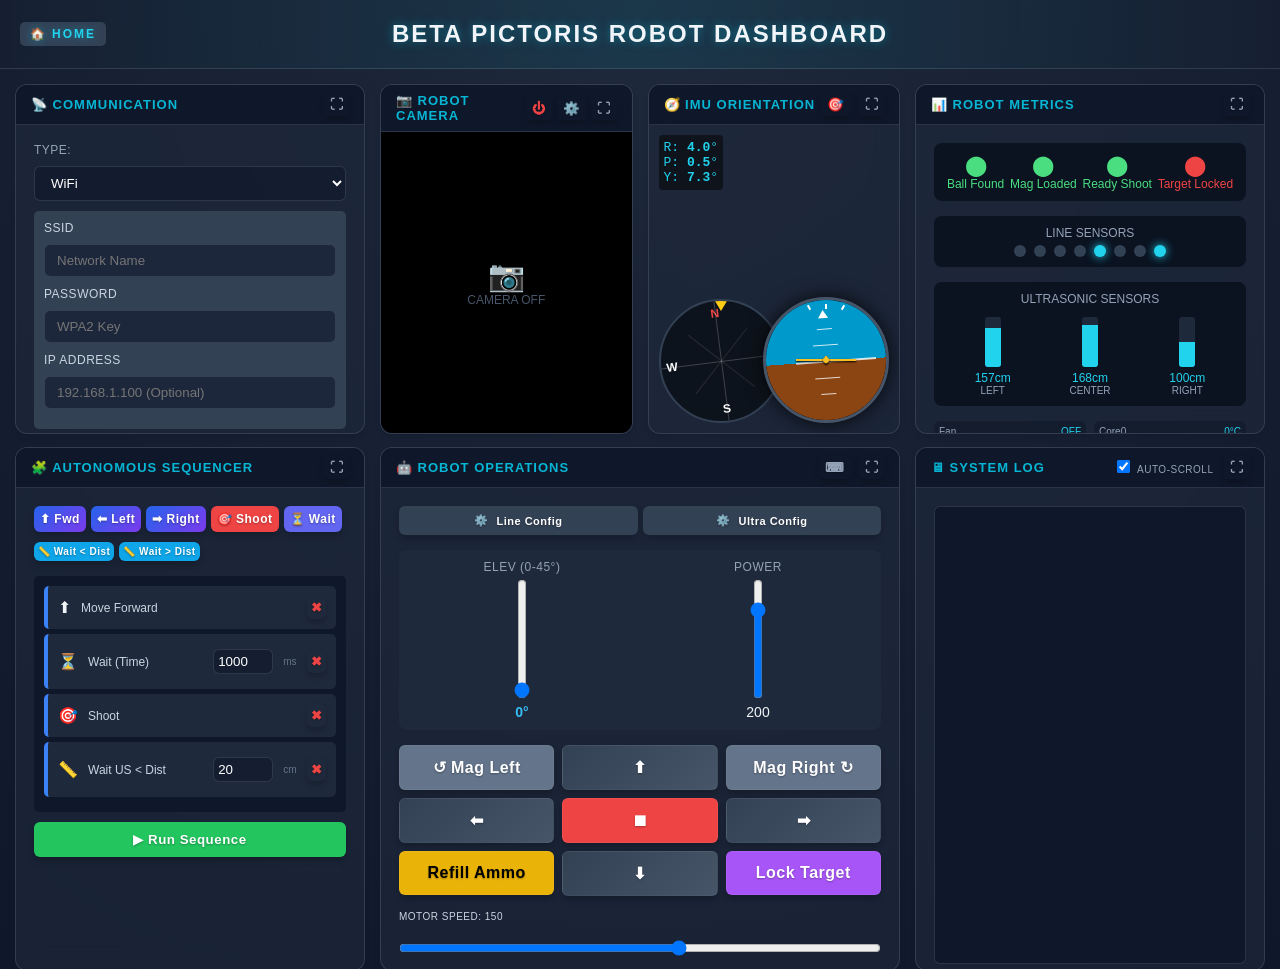
==== control-panel.html @ 8a1cc803 "add" ====
<!DOCTYPE html>
<html>

<head>
    <meta charset="UTF-8">
    <title>Advanced Robot Control Panel</title>
    <script src="https://cdnjs.cloudflare.com/ajax/libs/three.js/r128/three.min.js"></script>
    <script src="https://cdn.jsdelivr.net/npm/chart.js"></script>
    <link rel="stylesheet" href="css/style.css">

    <!-- Firebase SDKs (Compat) -->
    <script src="https://www.gstatic.com/firebasejs/8.10.1/firebase-app.js"></script>
    <script src="https://www.gstatic.com/firebasejs/8.10.1/firebase-auth.js"></script>
    <script src="https://www.gstatic.com/firebasejs/8.10.1/firebase-database.js"></script>

    <!-- Custom Config -->
    <script src="js/firebase-config.js"></script>
    <style>
        /* Small override to ensure modals work if not fully covered in CSS or for specific dynamic overrides */
        #keySettingsModal {
            display: none;
        }

        #backdrop.active {
            display: block;
        }
    </style>









    <!-- /* SHOT ANGLE SLIDER */ -->

</head>

<body>

    <div id="backdrop" onclick="closeAllZooms()"></div>

    <!-- AUTH LOGIN MODAL -->
    <div id="authModal"
        style="display:none; position:fixed; top:0; left:0; width:100%; height:100%; background:rgba(0,0,0,0.9); z-index:9999; justify-content:center; align-items:center;">
        <div
            style="background:#1e293b; padding:40px; border-radius:16px; border:1px solid #475569; text-align:center; max-width:400px; box-shadow:0 0 50px rgba(34,211,238,0.2);">
            <h2 style="color:#f1f5f9; margin-bottom:10px;">Login Required</h2>
            <p style="color:#94a3b8; margin-bottom:30px;">Accessing Real-Time Robot Telemetry & Control.</p>

            <button id="btnLoginGoogle"
                style="width:100%; padding:15px; background:#fff; color:#333; font-weight:bold; border-radius:30px; margin-bottom:15px; display:flex; align-items:center; justify-content:center; gap:10px; cursor:pointer; border:none;">
                <img src="https://www.gstatic.com/firebasejs/ui/2.0.0/images/auth/google.svg" width="20">
                Sign in with Google
            </button>

            <button id="btnContinueGuest"
                style="width:100%; padding:15px; background:rgba(255,255,255,0.1); color:#94a3b8; font-weight:normal; border-radius:30px; cursor:pointer; border:1px solid rgba(255,255,255,0.1);">
                Continue as Guest
            </button>

            <p style="font-size:12px; color:#64748b; margin-top:20px;">
                * Guest mode uses simulated data.<br>
                * Real control requires Admin approval after login.
            </p>
        </div>
    </div>

    <!-- KEY SETTINGS MODAL -->
    <div id="keySettingsModal">
        <h3>⌨ Keyboard Settings</h3>
        <div id="keyBindingList" style="max-height: 300px; overflow-y: auto;">
            <!-- Generated via JS -->
        </div>
        <div style="margin-top:15px; text-align:right;">
            <button onclick="closeKeySettings()" style="background:#64748b">Close</button>
        </div>
    </div>

    <header>
        <div style="display:flex; align-items:center; justify-content:center; gap:15px; position:relative; width:100%;">
            <!-- LOGO PLACEHOLDER -->
            <img id="dashboardLogo" src="" alt="Logo" style="height:40px; display:none;">
            <span>BETA PICTORIS ROBOT DASHBOARD</span>
            <a href="index.html"
                style="position:absolute; left:0; background:#334155; padding:5px 10px; border-radius:5px; text-decoration:none; color:#22d3ee; font-size:12px; display:flex; align-items:center; gap:5px;">
                <span>🏠</span> Home
            </a>

            <!-- USER PROFILE -->
            <div id="userProfile" style="position:absolute; right:0; display:flex; align-items:center; gap:10px;">
                <!-- Content injected via firebase-auth.js -->
            </div>
        </div>
    </header>

    <div class="container" id="dashboard">

        <!-- COMMUNICATION WIDGET -->
        <div class="widget" id="widget_comm">
            <div class="widget-header">
                <h3>📡 Communication</h3>
                <div class="widget-controls">
                    <button class="widget-btn" onclick="toggleMaximize(this)">⛶</button>
                </div>
            </div>
            <div class="widget-content">
                <label>Type:</label>
                <select id="commType" onchange="updateCommConfig()" style="width:100%; margin-bottom:10px;">
                    <option value="wifi">WiFi</option>
                    <option value="bt_classic">Bluetooth Classic</option>
                    <option value="bt_le">Bluetooth Low Energy</option>
                    <option value="esp_now">ESP-NOW</option>
                    <option value="radio">Radio (LoRa/NRF24)</option>
                    <option value="serial">USB Serial</option>
                </select>

                <!-- Dynamic Inputs -->
                <div id="commConfigInputs"
                    style="background:#334155; padding:10px; border-radius:5px; margin-bottom:10px;">
                    <!-- Injected via JS -->
                </div>

                <button onclick="connectComm()" style="width:100%;">Connect</button>

                <!-- Active Connection Status -->
                <div id="activeConnectionDisplay"
                    style="margin-top:15px; padding:10px; background:#0b1220; border-radius:5px; border-left: 4px solid #ef4444; position:relative;">
                    <div style="display:flex; justify-content:space-between; align-items:center;">
                        <div>
                            <strong>Status:</strong> <span id="commStatus">Disconnected</span>
                        </div>
                        <div style="display:flex; gap:10px;">
                            <span id="rxIndicator" style="color:#334155; font-size:14px; transition: color 0.1s;"
                                title="RX (Data In)">▼</span>
                            <span id="txIndicator" style="color:#334155; font-size:14px; transition: color 0.1s;"
                                title="TX (Data Out)">▲</span>
                        </div>
                    </div>
                    <div id="commDetails" style="font-size:12px; color:#94a3b8; margin-top:5px;"></div>
                </div>
            </div>
        </div>

        <!-- ROBOT OPERATIONS WIDGET -->
        <div class="widget" id="widget_ops">
            <div class="widget-header">
                <h3>🤖 Robot Operations</h3>
                <div class="widget-controls">
                    <button class="widget-btn" onclick="openKeySettings()">⌨</button>
                    <button class="widget-btn" onclick="toggleMaximize(this)">⛶</button>
                </div>
            </div>
            <div class="widget-content">
                <!-- SETTINGS BUTTONS (Reordered) -->
                <div style="display:flex; gap:5px; margin-bottom:15px;">
                    <button onclick="openLineSettings()"
                        style="flex:1; background:#334155; padding:8px; display:flex; align-items:center; justify-content:center; gap:8px; font-size:11px; white-space:nowrap;">
                        <span>⚙️</span> Line Config
                    </button>
                    <button onclick="openUltrasonicSettings()"
                        style="flex:1; background:#334155; padding:8px; display:flex; align-items:center; justify-content:center; gap:8px; font-size:11px; white-space:nowrap;">
                        <span>⚙️</span> Ultra Config
                    </button>
                </div>

                <!-- FIRE CONTROL (Dual Sliders) -->
                <div
                    style="display:flex; gap:10px; background:#1e293b; padding:10px; border-radius:8px; margin-bottom:15px; justify-content: center;">

                    <!-- ELEVATION SLIDER (0-45) -->
                    <div style="flex:1; display:flex; flex-direction:column; align-items:center;">
                        <label style="font-size:12px; color:#94a3b8; margin-bottom:5px;">ELEV (0-45°)</label>
                        <div style="height:120px; display:flex; align-items:center;">
                            <input type="range" orient="vertical" min="0" max="45" value="0"
                                oninput="document.getElementById('angleDisplay').innerText=this.value + '°'"
                                onchange="updateSpeed('ANGLE', this.value)"
                                style="-webkit-appearance: slider-vertical; width: 8px; height: 100%;">
                        </div>
                        <span id="angleDisplay"
                            style="font-size:14px; margin-top:5px; font-weight:bold; color:#38bdf8;">0°</span>
                        <input type="hidden" id="shotAngle" value="0">
                    </div>

                    <!-- SHOOTER SPEED SLIDER -->
                    <div style="flex:1; display:flex; flex-direction:column; align-items:center;">
                        <label style="font-size:12px; color:#94a3b8; margin-bottom:5px;">POWER</label>
                        <div style="height:120px; display:flex; align-items:center;">
                            <input type="range" orient="vertical" min="0" max="255" value="200"
                                oninput="document.getElementById('valShoot').innerText=this.value"
                                onchange="updateSpeed('SHOOT', this.value)"
                                style="-webkit-appearance: slider-vertical; width: 8px; height: 100%;">
                        </div>
                        <span id="valShoot" style="font-size:14px; margin-top:5px;">200</span>
                    </div>
                </div>

                <div class="control-grid" style="margin-bottom:15px;">
                    <div><button onclick="sendCommand('ROTATE_MAG_L')"
                            style="background:#64748b; width:100%; white-space:nowrap;">↺ Mag Left</button></div>
                    <button onclick="sendCommand('MOVE_FORWARD')">⬆</button>
                    <div><button onclick="sendCommand('ROTATE_MAG_R')"
                            style="background:#64748b; width:100%; white-space:nowrap;">Mag Right ↻</button></div>

                    <button onclick="sendCommand('TURN_LEFT')">⬅</button>
                    <button onclick="sendCommand('STOP')" style="background:#ef4444">⏹</button>
                    <button onclick="sendCommand('TURN_RIGHT')">➡</button>

                    <div><button onclick="sendCommand('REFILL')"
                            style="background:#eab308; color:black; width:100%; white-space:nowrap;">Refill
                            Ammo</button>
                    </div>
                    <button onclick="sendCommand('MOVE_BACKWARD')">⬇</button>
                    <div><button onclick="sendCommand('LOCK_TARGET')"
                            style="background:#a855f7; width:100%; white-space:nowrap;">Lock Target</button></div>
                </div>

                <!-- Motor Speed Slider (Moved down or kept simple) -->
                <div style="margin-bottom:10px;">
                    <label style="font-size:10px; color:#cbd5e1;">Motor Speed: <span id="valMotor">150</span></label>
                    <input type="range" min="0" max="255" value="150" oninput="updateSpeed('MOTOR', this.value)"
                        style="width:100%">
                </div>

                <!-- Fan Speed Slider -->
                <div style="margin-bottom:10px;">
                    <label style="font-size:10px; color:#cbd5e1;">Fan Speed: <span id="valFan">0</span></label>
                    <input type="range" min="0" max="255" value="0" oninput="updateSpeed('FAN', this.value)"
                        style="width:100%">
                </div>



                <button onclick="sendCommand('SHOOT')"
                    style="width:100%; background:#ef4444; font-weight:bold; padding:12px;">🎯 SHOOT TARGET</button>
            </div>
        </div>

        <!-- CUSTOM COMMAND WIDGET -->
        <div class="widget" id="widget_custom">
            <div class="widget-header">
                <h3>➕ Custom Command</h3>
                <div class="widget-controls">
                    <button class="widget-btn" onclick="toggleMaximize(this)">⛶</button>
                </div>
            </div>
            <div class="widget-content" style="display:flex; flex-direction:column; overflow:hidden;">
                <label>Command Name:</label>
                <input id="cmdName" placeholder="e.g. SET_LED" style="margin-bottom:5px;">

                <div style="display:flex; gap:5px; margin-bottom:5px;">
                    <div style="flex:1;">
                        <label>Control:</label>
                        <select id="controlType" onchange="toggleSliderConfig()" style="width:100%">
                            <option value="boolean">Toggle</option>
                            <option value="slider">Slider</option>
                            <option value="text">Text</option>
                            <option value="number">Num</option>
                        </select>
                    </div>
                    <div style="flex:1;">
                        <label>Mode:</label>
                        <select id="sendMode" style="width:100%">
                            <option value="instant">Instant</option>
                            <option value="manual">Button</option>
                        </select>
                    </div>
                </div>

                <!-- Slider Config -->
                <div id="sliderConfig"
                    style="display:none; background:#0f172a; padding:5px; margin:5px 0; border-radius:5px;">
                    <div style="display:flex; gap:5px;">
                        <div><label style="font-size:10px;">Min</label><input id="slideMin" type="number" value="0"
                                style="width:100%"></div>
                        <div><label style="font-size:10px;">Max</label><input id="slideMax" type="number" value="100"
                                style="width:100%"></div>
                        <div><label style="font-size:10px;">Step</label><input id="slideStep" type="number" value="1"
                                style="width:100%"></div>
                    </div>
                </div>

                <button onclick="createControl()" style="margin-bottom:10px;">Create</button>

                <div id="customControls" style="display:flex; flex-direction:column; gap:5px; overflow-y:auto; flex:1;">
                </div>
            </div>
        </div>

        <!-- SYSTEM LOG WIDGET (Consolidated) -->
        <div class="widget" id="widget_term_sys">
            <div class="widget-header">
                <h3>🖥 System Log</h3>
                <div class="widget-controls" style="display:flex; align-items:center; gap:10px;">
                    <label style="margin:0; cursor:pointer; color:var(--text-secondary); font-size:10px;">
                        <input type="checkbox" id="autoScrollLogs" checked style="width:auto; margin:0 4px 0 0;">
                        Auto-scroll
                    </label>
                    <button class="widget-btn" onclick="toggleMaximize(this)">⛶</button>
                </div>
            </div>
            <div class="widget-content">
                <div id="terminal"
                    style="background:#0f172a; height:100%; overflow-y:auto; padding:5px; font-family:monospace; font-size:12px;">
                </div>
            </div>
        </div>

        <!-- CAMERA WIDGET -->
        <div class="widget" id="widget_camera">
            <div class="widget-header">
                <h3>📷 Robot Camera</h3>
                <div class="widget-controls" style="display:flex; align-items:center; gap:5px;">
                    <button id="btnCamToggle" class="widget-btn" onclick="toggleCameraState()"
                        style="color:#ef4444; font-weight:bold;" title="Turn Camera ON/OFF">⏻</button>
                    <button class="widget-btn" onclick="openCameraSettings()">⚙️</button>
                    <button class="widget-btn" onclick="toggleMaximize(this)">⛶</button>
                </div>
            </div>
            <div class="widget-content"
                style="display:flex; align-items:center; justify-content:center; background:#000;">
                <div style="color:#475569; text-align:center;">
                    <div style="font-size:30px;">📷</div>
                    <div style="font-size:12px;">NO SIGNAL</div>
                </div>
            </div>
        </div>

        <!-- IMU WIDGET -->
        <div class="widget" id="widget_imu">
            <div class="widget-header">
                <h3>🧭 IMU Orientation</h3>
                <div class="widget-controls">
                    <button class="widget-btn" onclick="calibrateIMU()" style="color:#fbbf24;"
                        title="Calibrate Zero">🎯</button>
                    <button class="widget-btn" onclick="toggleMaximize(this)">⛶</button>
                </div>
            </div>
            <div class="widget-content" style="position:relative; padding:0; overflow:hidden;">
                <!-- 3D SCENE (Background) -->
                <div id="imu-container" style="width:100%; height:100%; position:absolute; top:0; left:0;"></div>

                <!-- OVERLAYS -->
                <div
                    style="position:absolute; top:10px; left:10px; z-index:10; font-family:monospace; color:#22d3ee; background:rgba(0,0,0,0.5); padding:5px; border-radius:4px; pointer-events:none;">
                    <div>R: <b id="valRoll">0.0</b>°</div>
                    <div>P: <b id="valPitch">0.0</b>°</div>
                    <div>Y: <b id="valYaw">0.0</b>°</div>
                </div>

                <!-- COMPASS INDICATOR -->
                <div id="compass-indicator"
                    style="position:absolute; bottom:10px; left:10px; width:120px; height:120px; background:rgba(0,0,0,0.5); border-radius:50%; border:2px solid #334155; display:flex; align-items:center; justify-content:center; overflow:hidden; z-index:10;">
                    <!-- Compass Face (Rotates) -->
                    <div id="compass-face"
                        style="position:relative; width:100%; height:100%; border-radius:50%; transition: transform 0.1s linear;">
                        <!-- N/S/E/W Labels -->
                        <div
                            style="position:absolute; top:5px; left:50%; transform:translateX(-50%); font-size:12px; font-weight:bold; color:#ef4444;">
                            N</div>
                        <div
                            style="position:absolute; bottom:5px; left:50%; transform:translateX(-50%); font-size:12px; font-weight:bold; color:white;">
                            S</div>
                        <div
                            style="position:absolute; right:5px; top:50%; transform:translateY(-50%); font-size:12px; font-weight:bold; color:white;">
                            E</div>
                        <div
                            style="position:absolute; left:5px; top:50%; transform:translateY(-50%); font-size:12px; font-weight:bold; color:white;">
                            W</div>
                        <!-- Ticks -->
                        <div
                            style="position:absolute; top:0; left:50%; width:1px; height:100%; background:rgba(255,255,255,0.2);">
                        </div>
                        <div
                            style="position:absolute; top:50%; left:0; width:100%; height:1px; background:rgba(255,255,255,0.2);">
                        </div>
                        <div
                            style="position:absolute; top:15%; left:50%; width:1px; height:70%; background:rgba(255,255,255,0.1); transform:rotate(45deg);">
                        </div>
                        <div
                            style="position:absolute; top:15%; left:50%; width:1px; height:70%; background:rgba(255,255,255,0.1); transform:rotate(-45deg);">
                        </div>
                    </div>
                    <!-- Fixed Needle/Marker -->
                    <div
                        style="position:absolute; top:0; left:50%; transform:translateX(-50%); width:0; height:0; border-left: 6px solid transparent; border-right: 6px solid transparent; border-top: 10px solid #facc15; z-index:11;">
                    </div>
                </div>

                <!-- ATTITUDE INDICATOR (PFD STYLE) - Bottom Right -->
                <div id="ai-container"
                    style="width:120px; height:120px; background:#000; border-radius:50%; border:3px solid #475569; position:absolute; bottom:10px; right:10px; overflow:hidden; box-shadow:0 0 20px rgba(0,0,0,0.8); z-index:10;">

                    <!-- ROTATING HORIZON (Handles ROLL) -->
                    <div id="ai-horizon"
                        style="width:100%; height:100%; position:absolute; top:0; left:0; transform-origin:center;">

                        <!-- PITCH PLANE (Handles PITCH) -->
                        <div id="ai-pitch-plane"
                            style="position:absolute; top:-50%; left:-50%; width:200%; height:200%; background:linear-gradient(to bottom, #0099cc 50%, #8b4513 50%);">
                            <!-- Pitch Ladder -->
                            <div
                                style="position:absolute; top:50%; left:50%; transform:translate(-50%, -50%); width:60px; text-align:center; opacity:0.8;">
                                <!-- +20 -->
                                <div style="height:1px; background:white; margin:15px auto; width:15px;"></div>
                                <!-- +10 -->
                                <div style="height:1px; background:white; margin:15px auto; width:25px;"></div>
                                <!-- Horizon -->
                                <div style="height:2px; background:white; margin:15px auto; width:80px;"></div>
                                <!-- -10 -->
                                <div style="height:1px; background:white; margin:15px auto; width:25px;"></div>
                                <!-- -20 -->
                                <div style="height:1px; background:white; margin:15px auto; width:15px;"></div>
                            </div>
                        </div>

                        <!-- Bank Pointer (Rotates with Horizon) -->
                        <div
                            style="position:absolute; top:10px; left:50%; transform:translateX(-50%); width:0; height:0; border-left:5px solid transparent; border-right:5px solid transparent; border-bottom:8px solid white;">
                        </div>
                    </div>

                    <!-- FIXED BEZEL ELEMENTS (HUD) -->
                    <!-- Center Wings (Aircraft Reference) -->
                    <div
                        style="position:absolute; top:50%; left:50%; transform:translate(-50%, -50%); width:60px; height:2px; background:#fbbf24; box-shadow:0 1px 2px black;">
                    </div>
                    <div
                        style="position:absolute; top:50%; left:50%; transform:translate(-50%, -50%); width:2px; height:8px; background:#fbbf24; box-shadow:0 1px 2px black;">
                    </div>
                    <div
                        style="position:absolute; top:50%; left:50%; width:6px; height:6px; background:#fbbf24; border-radius:50%; transform:translate(-50%, -50%); box-shadow:0 1px 2px black;">
                    </div>

                    <!-- Bank Scale (Fixed on Top) -->
                    <div style="position:absolute; top:0; left:0; width:100%; height:100%; pointer-events:none;">
                        <div
                            style="position:absolute; top:4px; left:50%; transform:translateX(-50%); width:2px; height:5px; background:white;">
                        </div> <!-- 0 -->
                        <div
                            style="position:absolute; top:5px; left:35%; transform:rotate(-30deg); width:2px; height:5px; background:white;">
                        </div> <!-- 30L -->
                        <div
                            style="position:absolute; top:5px; right:35%; transform:rotate(30deg); width:2px; height:5px; background:white;">
                        </div> <!-- 30R -->
                    </div>
                </div>
            </div>
        </div>

        <!-- AUTONOMOUS SEQUENCER WIDGET -->
        <div class="widget" id="widget_auto">
            <div class="widget-header">
                <h3>🧩 Autonomous Sequencer</h3>
                <div class="widget-controls">
                    <button class="widget-btn" onclick="toggleMaximize(this)">⛶</button>
                </div>
            </div>
            <div class="widget-content">
                <!-- Controls -->
                <div style="display:flex; gap:5px; margin-bottom:10px; flex-wrap:wrap;">
                    <button onclick="addCommand('MOVE_FORWARD')" style="font-size:12px; padding:6px;">⬆ Fwd</button>
                    <button onclick="addCommand('TURN_LEFT')" style="font-size:12px; padding:6px;">⬅ Left</button>
                    <button onclick="addCommand('TURN_RIGHT')" style="font-size:12px; padding:6px;">➡ Right</button>
                    <button onclick="addCommand('SHOOT')" style="font-size:12px; padding:6px; background:#ef4444;">🎯
                        Shoot</button>
                    <button onclick="addCommand('WAIT')" style="font-size:12px; padding:6px; background:#6366f1;">⏳
                        Wait</button>
                </div>
                <div style="display:flex; gap:5px; margin-bottom:15px; flex-wrap:wrap;">
                    <button onclick="addCommand('WAIT_US_LESS')"
                        style="font-size:10px; padding:4px; background:#0ea5e9;">📏 Wait < Dist</button>
                            <button onclick="addCommand('WAIT_US_MORE')"
                                style="font-size:10px; padding:4px; background:#0ea5e9;">📏 Wait > Dist</button>
                </div>

                <!-- Sequence List -->
                <div id="autoSequenceList"
                    style="background:#0f172a; min-height:150px; padding:10px; border-radius:5px; margin-bottom:10px; max-height:250px; overflow-y:auto;">
                    <div style="color:#64748b; text-align:center; padding:20px;">No commands added</div>
                </div>

                <!-- Execution Controls -->
                <button id="btnRunAuto" onclick="runSequence()" style="width:100%; background:#22c55e;">▶ Run
                    Sequence</button>
            </div>
        </div>

        <!-- METRICS WIDGET -->
        <div class="widget" id="widget_metrics">
            <div class="widget-header">
                <h3>📊 Robot Metrics</h3>
                <div class="widget-controls">
                    <button class="widget-btn" onclick="toggleMaximize(this)">⛶</button>
                </div>
            </div>
            <div class="widget-content">
                <!-- STATUS INDICATORS -->
                <div
                    style="display:flex; justify-content:space-around; margin-bottom:15px; background:#0b1220; padding:10px; border-radius:8px;">
                    <div id="indBall" style="text-align:center; color:#ef4444;">
                        <div style="font-size:20px;">⬤</div>
                        <div style="font-size:12px;">Ball Found</div>
                    </div>
                    <div id="indMag" style="text-align:center; color:#ef4444;">
                        <div style="font-size:20px;">⬤</div>
                        <div style="font-size:12px;">Mag Loaded</div>
                    </div>
                    <div id="indReady" style="text-align:center; color:#ef4444;">
                        <div style="font-size:20px;">⬤</div>
                        <div style="font-size:12px;">Ready Shoot</div>
                    </div>
                    <div id="indLocked" style="text-align:center; color:#ef4444;">
                        <div style="font-size:20px;">⬤</div>
                        <div style="font-size:12px;">Target Locked</div>
                    </div>
                </div>



                <!-- LINE SENSORS -->

                <!-- LINE SENSORS -->
                <div
                    style="margin-bottom:15px; background:#0b1220; padding:10px; border-radius:8px; text-align:center;">
                    <div style="font-size:12px; color:#94a3b8; margin-bottom:5px;">LINE SENSORS</div>
                    <div style="display:flex; justify-content:center; gap:8px;">
                        <div id="line_0" class="line-sensor"
                            style="width:12px; height:12px; border-radius:50%; background:#ef4444;"></div>
                        <div id="line_1" class="line-sensor"
                            style="width:12px; height:12px; border-radius:50%; background:#ef4444;"></div>
                        <div id="line_2" class="line-sensor"
                            style="width:12px; height:12px; border-radius:50%; background:#ef4444;"></div>
                        <div id="line_3" class="line-sensor"
                            style="width:12px; height:12px; border-radius:50%; background:#ef4444;"></div>
                        <div id="line_4" class="line-sensor"
                            style="width:12px; height:12px; border-radius:50%; background:#ef4444;"></div>
                        <div id="line_5" class="line-sensor"
                            style="width:12px; height:12px; border-radius:50%; background:#ef4444;"></div>
                        <div id="line_6" class="line-sensor"
                            style="width:12px; height:12px; border-radius:50%; background:#ef4444;"></div>
                        <div id="line_7" class="line-sensor"
                            style="width:12px; height:12px; border-radius:50%; background:#ef4444;"></div>
                    </div>
                </div>

                <!-- ULTRASONIC SENSORS -->
                <div
                    style="margin-bottom:15px; background:#0b1220; padding:10px; border-radius:8px; text-align:center;">
                    <div style="font-size:12px; color:#94a3b8; margin-bottom:10px;">ULTRASONIC SENSORS</div>
                    <div style="display:flex; justify-content:space-around; align-items:flex-end; height:80px;">

                        <!-- Sensor 1 -->
                        <div style="text-align:center; width:30%;">
                            <div
                                style="width:16px; height:50px; background:#1e293b; margin:0 auto; position:relative; border-radius:3px; overflow:hidden;">
                                <div id="us_bar_0"
                                    style="width:100%; height:0%; background:#22d3ee; position:absolute; bottom:0; transition: height 0.2s;">
                                </div>
                            </div>
                            <div id="us_val_0" style="font-size:12px; color:#22d3ee; margin-top:4px;">0cm</div>
                            <div style="font-size:10px; color:#94a3b8;">LEFT</div>
                        </div>

                        <!-- Sensor 2 -->
                        <div style="text-align:center; width:30%;">
                            <div
                                style="width:16px; height:50px; background:#1e293b; margin:0 auto; position:relative; border-radius:3px; overflow:hidden;">
                                <div id="us_bar_1"
                                    style="width:100%; height:0%; background:#22d3ee; position:absolute; bottom:0; transition: height 0.2s;">
                                </div>
                            </div>
                            <div id="us_val_1" style="font-size:12px; color:#22d3ee; margin-top:4px;">0cm</div>
                            <div style="font-size:10px; color:#94a3b8;">CENTER</div>
                        </div>

                        <!-- Sensor 3 -->
                        <div style="text-align:center; width:30%;">
                            <div
                                style="width:16px; height:50px; background:#1e293b; margin:0 auto; position:relative; border-radius:3px; overflow:hidden;">
                                <div id="us_bar_2"
                                    style="width:100%; height:0%; background:#22d3ee; position:absolute; bottom:0; transition: height 0.2s;">
                                </div>
                            </div>
                            <div id="us_val_2" style="font-size:12px; color:#22d3ee; margin-top:4px;">0cm</div>
                            <div style="font-size:10px; color:#94a3b8;">RIGHT</div>
                        </div>
                    </div>
                </div>

                <!-- DIAGNOSTICS CHARTS COMBINED -->
                <div class="chart-grid">
                    <!-- NEW DIAGNOSTICS -->
                    <div class="chart-wrapper-container">
                        <div class="chart-header">
                            <span>Fan</span> <span id="val_fanSpeed" style="color:#22d3ee">OFF</span>
                        </div>
                        <div class="chart-wrapper" onclick="toggleZoom(this)"><canvas id="fanSpeedChart"></canvas></div>
                    </div>
                    <div class="chart-wrapper-container">
                        <div class="chart-header">
                            <span>Core0</span> <span id="val_core0Temp" style="color:#22d3ee">0°C</span>
                        </div>
                        <div class="chart-wrapper" onclick="toggleZoom(this)"><canvas id="core0TempChart"></canvas>
                        </div>
                    </div>
                    <div class="chart-wrapper-container">
                        <div class="chart-header">
                            <span>Core1</span> <span id="val_core1Temp" style="color:#22d3ee">0°C</span>
                        </div>
                        <div class="chart-wrapper" onclick="toggleZoom(this)"><canvas id="core1TempChart"></canvas>
                        </div>
                    </div>
                    <div class="chart-wrapper-container">
                        <div class="chart-header">
                            <span>MotA</span> <span id="val_motorATemp" style="color:#22d3ee">0°C</span>
                        </div>
                        <div class="chart-wrapper" onclick="toggleZoom(this)"><canvas id="motorATempChart"></canvas>
                        </div>
                    </div>
                    <div class="chart-wrapper-container">
                        <div class="chart-header">
                            <span>MotB</span> <span id="val_motorBTemp" style="color:#22d3ee">0°C</span>
                        </div>
                        <div class="chart-wrapper" onclick="toggleZoom(this)"><canvas id="motorBTempChart"></canvas>
                        </div>
                    </div>

                    <!-- EXISTING METRICS -->
                    <div class="chart-wrapper-container">
                        <div class="chart-header">
                            <span>Bat</span> <span id="val_batteryChart" style="color:#22d3ee">0%</span>
                        </div>
                        <div class="chart-wrapper" onclick="toggleZoom(this)"><canvas id="batteryChart"></canvas></div>
                    </div>
                    <div class="chart-wrapper-container">
                        <div class="chart-header">
                            <span>Temp</span> <span id="val_tempChart" style="color:#22d3ee">0°C</span>
                        </div>
                        <div class="chart-wrapper" onclick="toggleZoom(this)"><canvas id="tempChart"></canvas></div>
                    </div>
                    <div class="chart-wrapper-container">
                        <div class="chart-header">
                            <span>Spd</span> <span id="val_speedChart" style="color:#22d3ee">0</span>
                        </div>
                        <div class="chart-wrapper" onclick="toggleZoom(this)"><canvas id="speedChart"></canvas></div>
                    </div>
                    <div class="chart-wrapper-container">
                        <div class="chart-header">
                            <span>Sig</span> <span id="val_signalChart" style="color:#22d3ee">0dB</span>
                        </div>
                        <div class="chart-wrapper" onclick="toggleZoom(this)"><canvas id="signalChart"></canvas></div>
                    </div>
                    <div class="chart-wrapper-container">
                        <div class="chart-header">
                            <span>Ping</span> <span id="val_pingChart" style="color:#22d3ee">0ms</span>
                        </div>
                        <div class="chart-wrapper" onclick="toggleZoom(this)"><canvas id="pingChart"></canvas></div>
                    </div>
                </div>
            </div>
        </div>

    </div>

    <!-- LINE SENSOR CONFIG MODAL -->
    <div id="lineConfigModal"
        style="display:none; position:fixed; top:50%; left:50%; transform:translate(-50%, -50%); background:#1e293b; padding:20px; border-radius:12px; z-index:2100; border:1px solid #475569; width:300px; box-shadow:0 0 30px rgba(0,0,0,0.8);">
        <h3 style="color:#22d3ee; margin-top:0;">Line Sensor Config</h3>
        <label style="display:flex; align-items:center; gap:10px; margin-bottom:15px; cursor:pointer;">
            <input type="checkbox" id="line_global_enable" checked> Enable Line Sensors
        </label>
        <div style="display:grid; grid-template-columns: 1fr 1fr; gap:10px; margin-bottom:15px;">
            <label><input type="checkbox" class="line-mask" data-idx="0" checked> Sensor 1</label>
            <label><input type="checkbox" class="line-mask" data-idx="1" checked> Sensor 2</label>
            <label><input type="checkbox" class="line-mask" data-idx="2" checked> Sensor 3</label>
            <label><input type="checkbox" class="line-mask" data-idx="3" checked> Sensor 4</label>
            <label><input type="checkbox" class="line-mask" data-idx="4" checked> Sensor 5</label>
            <label><input type="checkbox" class="line-mask" data-idx="5" checked> Sensor 6</label>
            <label><input type="checkbox" class="line-mask" data-idx="6" checked> Sensor 7</label>
            <label><input type="checkbox" class="line-mask" data-idx="7" checked> Sensor 8</label>
        </div>
        <div style="text-align:right;">
            <button onclick="saveLineConfig()" style="background:#22c55e;">Save</button>
            <button onclick="closeLineSettings()" style="background:#ef4444;">Close</button>
        </div>
    </div>

    <!-- ULTRASONIC CONFIG MODAL -->
    <div id="ultrasonicConfigModal"
        style="display:none; position:fixed; top:50%; left:50%; transform:translate(-50%, -50%); background:#1e293b; padding:20px; border-radius:12px; z-index:2100; border:1px solid #475569; width:300px; box-shadow:0 0 30px rgba(0,0,0,0.8);">
        <h3 style="color:#22d3ee; margin-top:0;">Ultrasonic Config</h3>
        <label style="display:flex; align-items:center; gap:10px; margin-bottom:15px; cursor:pointer;">
            <input type="checkbox" id="us_global_enable" checked> Enable Ultrasonic
        </label>
        <div style="display:grid; grid-template-columns: 1fr; gap:10px; margin-bottom:15px;">
            <label><input type="checkbox" class="us-mask" data-idx="0" checked> Left Sensor</label>
            <label><input type="checkbox" class="us-mask" data-idx="1" checked> Center Sensor</label>
            <label><input type="checkbox" class="us-mask" data-idx="2" checked> Right Sensor</label>
        </div>
        <div style="text-align:right;">
            <button onclick="saveUltrasonicConfig()" style="background:#22c55e;">Save</button>
            <button onclick="closeUltrasonicSettings()" style="background:#ef4444;">Close</button>
        </div>
    </div>
    <!-- CAMERA SETTINGS MODAL -->
    <div id="cameraSettingsModal"
        style="display:none; position:fixed; top:50%; left:50%; transform:translate(-50%, -50%); background:#1e293b; padding:20px; border-radius:12px; z-index:2100; border:1px solid #475569; width:300px; box-shadow:0 0 30px rgba(0,0,0,0.8);">
        <h3 style="color:#22d3ee; margin-top:0;">Camera Settings</h3>

        <label>Source</label>
        <select id="cam_source" onchange="saveCameraSettings(false)" style="margin-bottom:10px;">
            <option value="ip">IP Camera</option>
            <option value="webcam">Desktop Webcam</option>
        </select>

        <div id="ip_settings">
            <label>Stream URL / IP</label>
            <input id="cam_ip" placeholder="http://192.168.4.1:81/stream" value="http://192.168.4.1:81/stream">

            <div style="display:grid; grid-template-columns: 1fr 1fr; gap:10px;">
                <div>
                    <label>Resolution</label>
                    <select id="cam_framesize" onchange="updateCameraParam('framesize', this.value)">
                        <option value="13">UXGA (1600x1200)</option>
                        <option value="12">SXGA (1280x1024)</option>
                        <option value="10">XGA (1024x768)</option>
                        <option value="9">SVGA (800x600)</option>
                        <option value="8">VGA (640x480)</option>
                        <option value="6">CIF (400x296)</option>
                        <option value="5">QVGA (320x240)</option>
                        <option value="3" selected>HQVGA (240x176)</option>
                    </select>
                </div>
                <div>
                    <label>Quality (10-63)</label>
                    <input type="number" id="cam_quality" value="12" min="10" max="63"
                        onchange="updateCameraParam('quality', this.value)">
                </div>
            </div>

            <div style="display:flex; gap:10px; margin-top:10px;">
                <button onclick="toggleCameraFlash()" style="flex:1; background:#eab308; color:black;">🔦 Flash</button>
            </div>
            <div style="margin-top:10px; border-top:1px solid #334155; padding-top:10px;">
                <label style="display:flex; align-items:center; gap:5px;"><input type="checkbox" id="cam_vflip"
                        onchange="updateCameraParam('vflip', this.checked ? 1 : 0)"> Vertical Flip</label>
                <label style="display:flex; align-items:center; gap:5px;"><input type="checkbox" id="cam_hmirror"
                        onchange="updateCameraParam('hmirror', this.checked ? 1 : 0)"> Horizontal Mirror</label>
            </div>
        </div>

        <div style="text-align:right; margin-top:15px;">
            <button onclick="saveCameraSettings()" style="background:#22c55e;">Save & Close</button>
            <button onclick="closeCameraSettings()" style="background:#ef4444;">Close</button>
        </div>
    </div>

    <script src="js/communication.js"></script>
    <script src="js/robot-ops.js"></script>
    <script src="js/autonomous.js"></script>
    <script src="js/charts.js"></script>
    <script src="js/terminals.js"></script>
    <script src="js/custom-controls.js"></script>
    <script src="js/camera.js"></script>
    <script src="js/imu.js"></script>
    <script src="js/dummy-data.js"></script>
    <script src="js/firebase-auth.js"></script>
    <script src="js/main.js"></script>
</body>

</html>
---- css/style.css ----
/* FUTURISTIC THEME */
:root {
    --bg-dark: #0f172a;
    --bg-panel: rgba(30, 41, 59, 0.7);
    --border-color: rgba(148, 163, 184, 0.2);
    --text-primary: #f1f5f9;
    --text-secondary: #94a3b8;
    --accent-cyan: #06b6d4;
    --accent-purple: #8b5cf6;
    --accent-green: #10b981;
    --accent-red: #ef4444;
    --glass-backdrop: blur(12px);
    --shadow-glow: 0 0 10px rgba(6, 182, 212, 0.3);
}

body {
    margin: 0;
    font-family: 'Segoe UI', Roboto, Helvetica, Arial, sans-serif;
    background: radial-gradient(circle at top center, #1e293b, #0f172a);
    color: var(--text-primary);
    min-height: 100vh;
}

header {
    background: rgba(15, 23, 42, 0.9);
    padding: 20px;
    text-align: center;
    font-size: 24px;
    font-weight: 700;
    letter-spacing: 2px;
    text-transform: uppercase;
    border-bottom: 1px solid var(--border-color);
    background: linear-gradient(90deg, transparent, rgba(6, 182, 212, 0.1), transparent);
    text-shadow: 0 0 10px rgba(6, 182, 212, 0.5);
}

/* CUSTOM SCROLLBAR */
::-webkit-scrollbar {
    width: 8px;
    height: 8px;
}

::-webkit-scrollbar-track {
    background: #0f172a;
}

::-webkit-scrollbar-thumb {
    background: #334155;
    border-radius: 4px;
}

::-webkit-scrollbar-thumb:hover {
    background: #475569;
}

/* DASHBOARD STYLES (GCS GRID) */
.container {
    display: grid;
    /* 4 Columns: Left(350), Mid-Left(1fr), Mid-Right(1fr), Right(350) */
    grid-template-columns: 350px 1fr 1fr 350px;
    grid-template-rows: 1fr 1fr;
    gap: 15px;
    padding: 15px;
    height: 100vh;
    box-sizing: border-box;
    overflow: hidden;
    grid-template-areas:
        "comm camera imu metrics"
        "auto ops ops logs";
}

/* WIDGET SPECIFIC LOCATIONS */
#widget_comm {
    grid-area: comm;
}

#widget_ops {
    grid-area: ops;
}

#widget_auto {
    grid-area: auto;
}

/* Swapped with Ops (was bottom-center, now bottom-left) */
#widget_metrics {
    grid-area: metrics;
}

#widget_imu {
    grid-area: imu;
}

#widget_term_sys {
    grid-area: logs;
}

#widget_custom {
    display: none;
    /* Hidden for now or could be a tab in Ops */
}

#widget_camera {
    grid-area: camera;
}

.widget {
    background: var(--bg-panel);
    backdrop-filter: var(--glass-backdrop);
    border-radius: 12px;
    display: flex;
    flex-direction: column;
    overflow: hidden;
    border: 1px solid var(--border-color);
    box-shadow: 0 4px 6px -1px rgba(0, 0, 0, 0.1);
    height: 100%;
    /* Fill grid cell */
}

/* Adjust Ops/Custom to share space if needed, or toggle */
/* For this request, let's stack Ops and Custom using flex if we want both, 
   but user asked for single screen. Let's make Ops take the slot and maybe tab Custom later.
   For now, I'll put Custom in 'ops' area but hidden, or simply stack them.
   Actually, let's split the left column rows if needed.
   Let's try a 3-row layout for left: Comm (small), Ops (med), Custom (small).
   Or just Grid:
   L: Comm, Ops
   C: IMU, Auto
   R: Metrics, Logs
   And squeeze Custom into Ops or below Ops.
   Let's modify container rows to be flexible.
*/
.container {
    grid-template-rows: auto 1fr;
    /* Top row auto height? No, we want fixed viewport. */
    grid-template-rows: 40% 60%;
}

.widget-header {
    background: rgba(15, 23, 42, 0.9);
    padding: 8px 15px;
    display: flex;
    justify-content: space-between;
    align-items: center;
    border-bottom: 1px solid var(--border-color);
    flex-shrink: 0;
    /* Header doesn't shrink */
    cursor: default;
    /* Remove move cursor since grid is fixed? Or keep for reordering if implemented */
}

.widget-content {
    padding: 10px;
    overflow-y: auto;
    /* Scroll inside widgets */
    flex-grow: 1;
}

.widget-header h3 {
    margin: 0;
    font-size: 13px;
    font-weight: 600;
    letter-spacing: 1px;
    color: var(--accent-cyan);
    text-transform: uppercase;

    display: flex;
    align-items: center;
    gap: 10px;
}

.widget-controls {
    display: flex;
    gap: 8px;
}

.widget-btn {
    background: transparent;
    border: none;
    color: var(--text-secondary);
    cursor: pointer;
    padding: 4px 6px;
    border-radius: 4px;
    transition: color 0.2s;
}

.widget-btn:hover {
    color: var(--text-primary);
    text-shadow: 0 0 8px white;
}

.widget-content {
    padding: 18px;
    flex-grow: 1;
    overflow-y: auto;
}

/* DRAG & DROP STATES */
.widget.dragging {
    opacity: 0.5;
    border: 2px dashed var(--text-secondary);
    transform: scale(0.98);
}

.widget.drag-over {
    border: 2px solid var(--accent-cyan);
    box-shadow: 0 0 20px rgba(6, 182, 212, 0.6);
}

/* MAXIMIZE MODE */
.widget.maximized {
    position: fixed;
    top: 0;
    left: 0;
    width: 100vw;
    height: 100vh;
    z-index: 2000;
    border-radius: 0;
    margin: 0;
    background: #0f172a;
    transform: none !important;
    /* Fix stacking context issue */
}

.widget.maximized .widget-content {
    height: 100%;
}

/* CONTROLS */
button {
    padding: 10px 16px;
    background: linear-gradient(135deg, #2563eb, #7c3aed);
    border: none;
    border-radius: 6px;
    color: white;
    cursor: pointer;
    font-weight: 600;
    letter-spacing: 0.5px;
    transition: all 0.2s;
    box-shadow: 0 4px 6px rgba(0, 0, 0, 0.2);
    text-shadow: 0 1px 2px rgba(0, 0, 0, 0.3);
}

button:hover {
    transform: translateY(-1px);
    box-shadow: 0 6px 10px rgba(0, 0, 0, 0.3), 0 0 15px rgba(37, 99, 235, 0.5);
    filter: brightness(110%);
}

button:active {
    transform: translateY(0);
}

label {
    font-size: 12px;
    text-transform: uppercase;
    letter-spacing: 0.5px;
    color: var(--text-secondary);
    margin-bottom: 4px;
    display: block;
}

input,
select {
    padding: 8px 12px;
    border-radius: 6px;
    border: 1px solid var(--border-color);
    background: rgba(15, 23, 42, 0.6);
    color: white;
    margin: 5px 0;
    width: 100%;
    box-sizing: border-box;
    transition: border-color 0.2s;
}

input:focus,
select:focus {
    outline: none;
    border-color: var(--accent-cyan);
    box-shadow: 0 0 0 2px rgba(6, 182, 212, 0.2);
}

/* SPECIFIC WIDGET OVERRIDES */
#backendTerminal,
#terminal {
    background: rgba(0, 0, 0, 0.6);
    border: 1px solid var(--border-color);
    border-radius: 6px;
    font-family: 'Fira Code', 'Courier New', monospace;
    padding: 10px;
}

.control-grid {
    display: grid;
    grid-template-columns: repeat(3, 1fr);
    gap: 8px;
    text-align: center;
}

.control-grid button {
    background: linear-gradient(135deg, #334155, #475569);
    border: 1px solid rgba(255, 255, 255, 0.05);
    padding: 12px 0;
    font-size: 16px;
}

.control-grid button:hover {
    background: linear-gradient(135deg, #475569, #64748b);
    border-color: rgba(255, 255, 255, 0.2);
}

/* SHOT ANGLE SLIDER */
.shot-angle-container {
    display: flex;
    align-items: center;
    justify-content: center;
    gap: 20px;
    background: rgba(0, 0, 0, 0.3);
    border-radius: 8px;
    padding: 15px;
    margin-bottom: 15px;
}

.angle-slider-wrapper {
    position: relative;
    height: 120px;
    width: 40px;
    display: flex;
    justify-content: center;
}

input[type=range][orient=vertical] {
    writing-mode: bt-rl;
    /* IE */
    -webkit-appearance: slider-vertical;
    /* WebKit */
    width: 8px;
    height: 100%;
    padding: 0 5px;
}

.angle-value-display {
    font-size: 28px;
    font-weight: bold;
    color: var(--accent-cyan);
    text-shadow: 0 0 10px rgba(6, 182, 212, 0.6);
    min-width: 60px;
    text-align: center;
}

/* CHART STYLES */
.chart-grid {
    display: grid;
    grid-template-columns: repeat(auto-fit, minmax(100px, 1fr));
    /* Auto fit charts */
    gap: 8px;
    margin-top: 10px;
}

.chart-wrapper-container {
    /* Container to hold header + chart */
    background: rgba(11, 18, 32, 0.4);
    border-radius: 6px;
    padding: 5px;
}

.chart-header {
    display: flex;
    justify-content: space-between;
    align-items: center;
    margin-bottom: 2px;
    font-size: 10px;
    color: var(--text-secondary);
    white-space: nowrap;
}

.chart-wrapper {
    background: rgba(11, 18, 32, 0.6);
    border-radius: 4px;
    padding: 0;
    transition: all 0.2s;
    cursor: pointer;
    position: relative;
    height: 80px;
    /* Smaller charts to fit many */
    border: 1px solid transparent;
    display: flex;
    align-items: center;
    justify-content: center;
    overflow: hidden;
}

.chart-wrapper:hover {
    transform: scale(1.02);
    border-color: var(--accent-cyan);
    background: rgba(11, 18, 32, 0.8);
    z-index: 10;
}

canvas {
    width: 100% !important;
    height: 100% !important;
}

/* ZOOM EFFECT */
.chart-wrapper.zoomed {
    position: fixed;
    top: 50%;
    left: 50%;
    transform: translate(-50%, -50%);
    width: 80vw;
    height: 60vh;
    z-index: 2200;
    box-shadow: 0 0 50px rgba(0, 0, 0, 0.9);
    background: #0f172a;
    padding: 20px;
    border: 2px solid var(--accent-cyan);
    border-radius: 12px;
}

/* PROTRACTOR SCALING */
.protractor-container {
    position: relative;
    width: 100%;
    max-width: 180px;
    /* Limit width */
    height: 90px;
    /* Aspect ratio 2:1 */
    margin: 5px auto;
    overflow: hidden;
}

.protractor-arc {
    width: 180px;
    height: 180px;
    background: radial-gradient(circle, transparent 60%, #334155 60%);
    border-radius: 50%;
    position: absolute;
    top: 0;
    left: 50%;
    transform: translateX(-50%);
    clip-path: polygon(0 0, 100% 0, 100% 50%, 0 50%);
}

.protractor-needle {
    width: 2px;
    height: 80px;
    background: #ef4444;
    position: absolute;
    bottom: 0;
    left: 50%;
    transform-origin: bottom center;
    transform: translateX(-50%) rotate(-45deg);
    pointer-events: none;
    transition: transform 0.1s;
}

/* KEYBOARD SETTINGS MODAL */
#keySettingsModal {
    position: fixed;
    top: 50%;
    left: 50%;
    transform: translate(-50%, -50%);
    background: rgba(30, 41, 59, 0.95);
    backdrop-filter: blur(10px);
    padding: 25px;
    border-radius: 12px;
    z-index: 2100;
    width: 350px;
    box-shadow: 0 0 30px rgba(0, 0, 0, 0.7);
    display: none;
    border: 1px solid var(--border-color);
}

#backdrop.active {
    position: fixed;
    top: 0;
    left: 0;
    width: 100vw;
    height: 100vh;
    background: rgba(0, 0, 0, 0.7);
    backdrop-filter: blur(4px);
    z-index: 2050;
}

.key-row {
    display: flex;
    justify-content: space-between;
    align-items: center;
    margin-bottom: 8px;
    padding: 8px 12px;
    background: rgba(0, 0, 0, 0.3);
    border-radius: 6px;
    border: 1px solid transparent;
    transition: 0.2s;
}

.key-row:hover {
    border-color: var(--accent-purple);
    background: rgba(139, 92, 246, 0.1);
}

.key-btn {
    background: #334155;
    border: 1px solid #475569;
    color: white;
    padding: 4px 10px;
    border-radius: 4px;
    cursor: pointer;
    min-width: 80px;
    text-align: center;
    font-family: monospace;
    box-shadow: 0 2px 0 rgba(0, 0, 0, 0.3);
}

.key-btn:active {
    box-shadow: none;
    transform: translateY(2px);
}

.key-btn.listening {
    background: var(--accent-cyan);
    color: black;
    border-color: var(--accent-cyan);
    animation: pulse 1.5s infinite;
}

@keyframes pulse {
    0% {
        opacity: 1;
    }

    50% {
        opacity: 0.5;
    }

    100% {
        opacity: 1;
    }
}
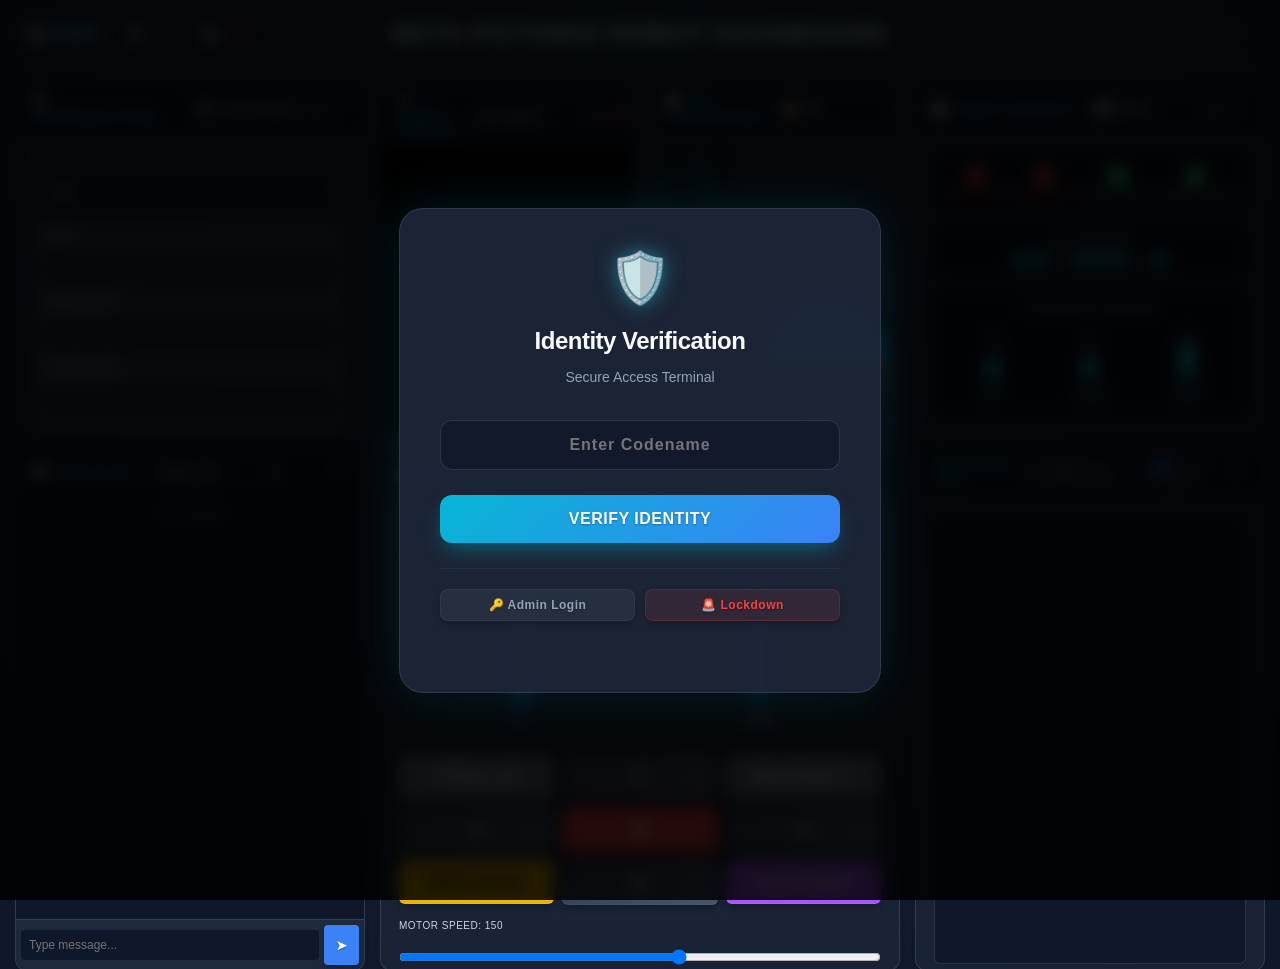
==== commit dd426325: "feat: implement core control panel functionalities including dummy data simulation, protocol mapping" ====
--- a/control-panel.html
+++ b/control-panel.html
@@ -42,29 +42,136 @@
 
     <div id="backdrop" onclick="closeAllZooms()"></div>
 
-    <!-- AUTH LOGIN MODAL -->
+    <!-- AUTH & USER MODAL (REDESIGNED) -->
     <div id="authModal"
-        style="display:none; position:fixed; top:0; left:0; width:100%; height:100%; background:rgba(0,0,0,0.9); z-index:9999; justify-content:center; align-items:center;">
+        style="display:flex; position:fixed; top:0; left:0; width:100%; height:100%; background:rgba(0,0,0,0.85); z-index:3000; align-items:center; justify-content:center; backdrop-filter:blur(8px);">
         <div
-            style="background:#1e293b; padding:40px; border-radius:16px; border:1px solid #475569; text-align:center; max-width:400px; box-shadow:0 0 50px rgba(34,211,238,0.2);">
-            <h2 style="color:#f1f5f9; margin-bottom:10px;">Login Required</h2>
-            <p style="color:#94a3b8; margin-bottom:30px;">Accessing Real-Time Robot Telemetry & Control.</p>
-
-            <button id="btnLoginGoogle"
-                style="width:100%; padding:15px; background:#fff; color:#333; font-weight:bold; border-radius:30px; margin-bottom:15px; display:flex; align-items:center; justify-content:center; gap:10px; cursor:pointer; border:none;">
-                <img src="https://www.gstatic.com/firebasejs/ui/2.0.0/images/auth/google.svg" width="20">
-                Sign in with Google
+            style="background: rgba(30, 41, 59, 0.9); padding: 40px; border-radius: 24px; text-align: center; border: 1px solid rgba(255, 255, 255, 0.1); max-width: 400px; width: 90%; box-shadow: 0 0 50px rgba(6, 182, 212, 0.15);">
+            <div style="font-size: 50px; margin-bottom: 20px; filter: drop-shadow(0 0 10px rgba(34, 211, 238, 0.5));">
+                🛡️</div>
+            <h2 style="color: #f8fafc; margin: 0 0 10px 0; font-weight: 700; letter-spacing: -0.5px;">Identity
+                Verification</h2>
+            <p style="color: #94a3b8; font-size: 14px; margin-bottom: 30px;">Secure Access Terminal</p>
+
+            <div style="position: relative; margin-bottom: 20px;">
+                <input type="text" id="usernameInput" placeholder="Enter Codename" autocomplete="off"
+                    style="width: 100%; padding: 15px; border-radius: 12px; border: 1px solid rgba(71, 85, 105, 0.5); background: rgba(15, 23, 42, 0.8); color: white; text-align: center; font-size: 16px; font-weight: 600; letter-spacing: 1px; outline: none; transition: border-color 0.3s; box-sizing: border-box;">
+            </div>
+
+            <button id="btnRequestAccess"
+                style="width: 100%; padding: 15px; border-radius: 12px; border: none; background: linear-gradient(135deg, #06b6d4, #3b82f6); color: white; font-weight: 700; cursor: pointer; font-size: 16px; margin-bottom: 25px; transition: transform 0.2s, box-shadow 0.2s; box-shadow: 0 10px 20px -5px rgba(6, 182, 212, 0.4);">
+                VERIFY IDENTITY
             </button>
 
-            <button id="btnContinueGuest"
-                style="width:100%; padding:15px; background:rgba(255,255,255,0.1); color:#94a3b8; font-weight:normal; border-radius:30px; cursor:pointer; border:1px solid rgba(255,255,255,0.1);">
-                Continue as Guest
-            </button>
-
-            <p style="font-size:12px; color:#64748b; margin-top:20px;">
-                * Guest mode uses simulated data.<br>
-                * Real control requires Admin approval after login.
-            </p>
+            <div
+                style="display: flex; gap: 10px; justify-content: center; border-top: 1px solid rgba(255, 255, 255, 0.05); padding-top: 20px;">
+                <button id="btnShowAdmin"
+                    style="flex: 1; background: rgba(255, 255, 255, 0.05); border: 1px solid rgba(255, 255, 255, 0.05); color: #94a3b8; font-size: 12px; padding: 8px; border-radius: 8px; cursor: pointer; transition: all 0.2s;">
+                    🔑 Admin Login
+                </button>
+                <button id="btnShowLockdown"
+                    style="flex: 1; background: rgba(239, 68, 68, 0.1); border: 1px solid rgba(239, 68, 68, 0.2); color: #ef4444; font-size: 12px; padding: 8px; border-radius: 8px; cursor: pointer; transition: all 0.2s;">
+                    🚨 Lockdown
+                </button>
+            </div>
+
+            <div id="authError"
+                style="color: #f87171; font-size: 12px; margin-top: 15px; min-height: 16px; font-weight: 600;"></div>
+        </div>
+    </div>
+
+    <!-- ADMIN LOGIN MODAL -->
+    <div id="adminLoginModal"
+        style="display:none; position:fixed; top:0; left:0; width:100%; height:100%; background:rgba(0,0,0,0.9); z-index:3100; align-items:center; justify-content:center;">
+        <div
+            style="background:#1e293b; padding:25px; border-radius:12px; border:1px solid #facc15; text-align:center; width:300px;">
+            <h3 style="color:#facc15; margin-top:0;">Admin Access</h3>
+            <input type="password" id="adminPassInput" placeholder="Admin Password"
+                style="width:100%; padding:10px; margin-bottom:15px; background:#0f172a; border:1px solid #475569; color:white; text-align:center;">
+            <div style="display:flex; gap:10px;">
+                <button onclick="handleAdminLogin()"
+                    style="flex:1; background:#facc15; color:black; border:none; padding:8px; border-radius:5px; font-weight:bold; cursor:pointer;">Login</button>
+                <button onclick="closeAdminLogin()"
+                    style="flex:1; background:#334155; color:white; border:none; padding:8px; border-radius:5px; cursor:pointer;">Cancel</button>
+            </div>
+            <div id="adminLoginError" style="color:#ef4444; font-size:12px; margin-top:10px;"></div>
+        </div>
+    </div>
+
+    <!-- LOCKDOWN MODAL (Code Entry) -->
+    <div id="lockdownModal"
+        style="display:none; position:fixed; top:0; left:0; width:100%; height:100%; background:rgba(0,0,0,0.95); z-index:3200; align-items:center; justify-content:center;">
+        <div
+            style="background:#1e293b; padding:25px; border-radius:12px; border:2px solid #ef4444; text-align:center; width:300px;">
+            <h3 style="color:#ef4444; margin-top:0;" id="lockdownTitle">SYSTEM LOCK</h3>
+            <p style="color:#94a3b8; font-size:12px; margin-bottom:15px;" id="lockdownDesc">Enter code to LOCK the
+                system.</p>
+
+            <input type="text" id="lockdownReasonInput" placeholder="Reason (Optional)"
+                style="width:100%; padding:10px; margin-bottom:10px; background:#0f172a; border:1px solid #475569; color:white; text-align:center; font-size:14px; display:none;">
+
+            <input type="password" id="lockdownInput" placeholder="8-Digit Code" maxlength="12"
+                style="width:100%; padding:10px; margin-bottom:15px; background:#450a0a; border:1px solid #7f1d1d; color:white; text-align:center; font-size:18px; letter-spacing:3px;">
+            <div style="display:flex; gap:10px;">
+                <button id="btnLockAction"
+                    style="flex:1; background:#ef4444; color:white; border:none; padding:8px; border-radius:5px; font-weight:bold; cursor:pointer;">CONFIRM</button>
+                <button onclick="closeLockdownModal()"
+                    style="flex:1; background:#334155; color:white; border:none; padding:8px; border-radius:5px; cursor:pointer;">Cancel</button>
+            </div>
+            <div id="lockdownError" style="color:#ef4444; font-size:12px; margin-top:10px;"></div>
+        </div>
+    </div>
+
+    <!-- LOCKDOWN SCREEN OVERLAY (Global Lock) -->
+    <div id="systemLockOverlay"
+        style="display:none; position:fixed; top:0; left:0; width:100%; height:100%; background:#290202; z-index:9000; flex-direction:column; align-items:center; justify-content:center;">
+        <h1 style="color:#ef4444; font-size:48px; border:4px solid #ef4444; padding:20px; border-radius:10px;">⚠
+            DETENTION ⚠</h1>
+        <p style="color:#f87171; font-size:18px; margin-top:20px;">SYSTEM HAS BEEN LOCKED.</p>
+        <p id="lockdownReasonDisplay"
+            style="color:#facc15; font-size:16px; font-weight:bold; margin:10px 0; max-width:80%; text-align:center;">
+        </p>
+        <p style="color:#fca5a5; font-size:14px;">Contact Admin to manually unlock via Database.</p>
+    </div>
+
+    <!-- NETWORK & ADMIN PANEL MODAL -->
+    <div id="networkPanelModal"
+        style="display:none; position:fixed; top:0; left:0; width:100%; height:100%; background:rgba(0,0,0,0.85); z-index:2900; align-items:center; justify-content:center; backdrop-filter:blur(3px);">
+        <div
+            style="background:#1e293b; padding:20px; border-radius:12px; border:1px solid #475569; width:600px; max-width:90%; height:80%; display:flex; flex-direction:column; box-shadow:0 0 50px rgba(0,0,0,0.5);">
+            <div
+                style="display:flex; justify-content:space-between; align-items:center; margin-bottom:15px; border-bottom:1px solid #334155; padding-bottom:10px;">
+                <h3 style="margin:0; color:#f8fafc;">🌐 Network & Users</h3>
+                <button onclick="closeNetworkPanel()"
+                    style="background:#ef4444; border:none; color:white; padding:5px 10px; border-radius:5px; cursor:pointer;">Close</button>
+            </div>
+
+            <!-- ADMIN CONTROLS (Hidden for regular users) -->
+            <div id="adminControlsArea"
+                style="display:none; background:#0f172a; padding:10px; border-radius:8px; margin-bottom:15px; border:1px solid #334155;">
+                <div style="display:flex; justify-content:space-between; align-items:center;">
+                    <span style="color:#facc15; font-weight:bold;">🛡 Admin Controls</span>
+                    <label style="color:#cbd5e1; font-size:12px; display:flex; align-items:center; cursor:pointer;">
+                        <input type="checkbox" id="chkAutoAccept" onchange="toggleAutoAccept(this)"
+                            style="margin-right:5px;">
+                        Auto-Accept New Users
+                    </label>
+                </div>
+            </div>
+
+            <div style="flex:1; overflow-y:auto;">
+                <div style="display:flex; justify-content:space-between; align-items:center; margin-bottom:10px;">
+                    <h4 style="color:#94a3b8; margin:0;">📡 Online Users</h4>
+                    <span id="userCountBadge"
+                        style="background:#334155; color:white; padding:2px 8px; border-radius:10px; font-size:10px;">0</span>
+                </div>
+
+                <div id="connectedUsersList" style="display:grid; grid-template-columns: 1fr; gap:10px;">
+                    <!-- Injected via JS -->
+                    <div style="padding:10px; background:#0f172a; border-radius:5px; color:#64748b; text-align:center;">
+                        Loading...</div>
+                </div>
+            </div>
         </div>
     </div>
 
@@ -84,10 +191,24 @@
             <!-- LOGO PLACEHOLDER -->
             <img id="dashboardLogo" src="" alt="Logo" style="height:40px; display:none;">
             <span>BETA PICTORIS ROBOT DASHBOARD</span>
-            <a href="index.html"
-                style="position:absolute; left:0; background:#334155; padding:5px 10px; border-radius:5px; text-decoration:none; color:#22d3ee; font-size:12px; display:flex; align-items:center; gap:5px;">
-                <span>🏠</span> Home
-            </a>
+            <div style="position:absolute; left:0; display:flex; gap:10px; align-items:center;">
+                <a href="index.html"
+                    style="background:#334155; padding:5px 10px; border-radius:5px; text-decoration:none; color:#22d3ee; font-size:12px; display:flex; align-items:center; gap:5px;">
+                    <span>🏠</span> Home
+                </a>
+
+                <!-- Layout Controls -->
+                <div style="display:flex; gap:5px;">
+                    <button onclick="saveLayout()" title="Save Layout as Default"
+                        style="padding:5px 10px; font-size:12px; background:#0f172a; border:1px solid #475569; color:#94a3b8;">
+                        💾 Save
+                    </button>
+                    <button onclick="resetLayout()" title="Reset Layout"
+                        style="padding:5px 10px; font-size:12px; background:#0f172a; border:1px solid #475569; color:#ef4444;">
+                        🔄 Reset
+                    </button>
+                </div>
+            </div>
 
             <!-- USER PROFILE -->
             <div id="userProfile" style="position:absolute; right:0; display:flex; align-items:center; gap:10px;">
@@ -220,15 +341,15 @@
                 <!-- Motor Speed Slider (Moved down or kept simple) -->
                 <div style="margin-bottom:10px;">
                     <label style="font-size:10px; color:#cbd5e1;">Motor Speed: <span id="valMotor">150</span></label>
-                    <input type="range" min="0" max="255" value="150" oninput="updateSpeed('MOTOR', this.value)"
-                        style="width:100%">
+                    <input type="range" min="0" max="255" value="150" oninput="updateSpeedDisplay('MOTOR', this.value)"
+                        onchange="updateSpeed('MOTOR', this.value)" style="width:100%">
                 </div>
 
                 <!-- Fan Speed Slider -->
                 <div style="margin-bottom:10px;">
                     <label style="font-size:10px; color:#cbd5e1;">Fan Speed: <span id="valFan">0</span></label>
-                    <input type="range" min="0" max="255" value="0" oninput="updateSpeed('FAN', this.value)"
-                        style="width:100%">
+                    <input type="range" min="0" max="255" value="0" oninput="updateSpeedDisplay('FAN', this.value)"
+                        onchange="updateSpeed('FAN', this.value)" style="width:100%">
                 </div>
 
 
@@ -289,6 +410,30 @@
             </div>
         </div>
 
+        <!-- CHAT WIDGET -->
+        <div class="widget" id="widget_chat">
+            <div class="widget-header">
+                <h3>💬 Team Chat</h3>
+                <div class="widget-controls" style="display:flex; align-items:center; gap:5px;">
+                    <button id="btnClearChat" onclick="clearChat()"
+                        style="display:none; background:#ef4444; border:none; color:white; font-size:10px; padding:2px 5px; border-radius:3px; cursor:pointer;"
+                        title="Clear All Chat">🗑 Clear</button>
+                    <button class="widget-btn" onclick="toggleMaximize(this)">⛶</button>
+                </div>
+            </div>
+            <div class="widget-content" style="display:flex; flex-direction:column; padding:0;">
+                <div id="chatMessages" style="flex:1; overflow-y:auto; padding:10px; background:#0f172a;">
+                    <div style="color:#64748b; font-size:12px; text-align:center;">--- Chat Started ---</div>
+                </div>
+                <div style="display:flex; padding:5px; background:#1e293b; border-top:1px solid #334155;">
+                    <input id="chatInput" placeholder="Type message..."
+                        style="flex:1; background:#0f172a; border:none; color:white; padding:8px; border-radius:4px; font-size:12px;">
+                    <button id="chatSendBtn"
+                        style="background:#3b82f6; border:none; color:white; padding:0 12px; margin-left:5px; border-radius:4px; cursor:pointer;">➤</button>
+                </div>
+            </div>
+        </div>
+
         <!-- SYSTEM LOG WIDGET (Consolidated) -->
         <div class="widget" id="widget_term_sys">
             <div class="widget-header">
@@ -390,6 +535,7 @@
                 </div>
 
                 <!-- ATTITUDE INDICATOR (PFD STYLE) - Bottom Right -->
+
                 <div id="ai-container"
                     style="width:120px; height:120px; background:#000; border-radius:50%; border:3px solid #475569; position:absolute; bottom:10px; right:10px; overflow:hidden; box-shadow:0 0 20px rgba(0,0,0,0.8); z-index:10;">
 
@@ -663,6 +809,80 @@
             </div>
         </div>
 
+        <!-- ROBOT INFO WIDGET -->
+        <div class="widget" id="widget_info" style="display:none;">
+            <div class="widget-header">
+                <h3>ℹ Robot Specs</h3>
+                <div class="widget-controls">
+                    <button class="widget-btn" onclick="toggleMaximize(this)">⛶</button>
+                </div>
+            </div>
+            <div class="widget-content" style="padding:15px; font-size:13px; line-height:1.6; color:#e2e8f0;">
+
+                <div style="margin-bottom:15px; border-bottom:1px solid #334155; padding-bottom:10px;">
+                    <h4 style="color:#22d3ee; margin:0 0 5px 0;">🧠 Processing Unit</h4>
+                    <div style="display:flex; justify-content:space-between;">
+                        <span>Microcontroller:</span> <span style="color:#94a3b8">ESP32-WROOM-32 (DevKit V1)</span>
+                    </div>
+                    <div style="display:flex; justify-content:space-between;">
+                        <span>Architecture:</span> <span style="color:#94a3b8">Dual Core Xtensa® 32-bit LX6</span>
+                    </div>
+                    <div style="display:flex; justify-content:space-between;">
+                        <span>Clock Speed:</span> <span style="color:#94a3b8">Up to 240 MHz</span>
+                    </div>
+                    <div style="display:flex; justify-content:space-between;">
+                        <span>Memory:</span> <span style="color:#94a3b8">520 KB SRAM / 4 MB Flash</span>
+                    </div>
+                </div>
+
+                <div style="margin-bottom:15px; border-bottom:1px solid #334155; padding-bottom:10px;">
+                    <h4 style="color:#a855f7; margin:0 0 5px 0;">🔌 Power System</h4>
+                    <div style="display:flex; justify-content:space-between;">
+                        <span>Battery:</span> <span style="color:#94a3b8">3S LiPo (11.1V - 12.6V)</span>
+                    </div>
+                    <div style="display:flex; justify-content:space-between;">
+                        <span>Voltage Reg:</span> <span style="color:#94a3b8">LM2596 (Buck Converter 5V 3A)</span>
+                    </div>
+                    <div style="display:flex; justify-content:space-between;">
+                        <span>Motor Driver:</span> <span style="color:#94a3b8">2x L298N (Dual H-Bridge)</span>
+                    </div>
+                </div>
+
+                <div style="margin-bottom:15px; border-bottom:1px solid #334155; padding-bottom:10px;">
+                    <h4 style="color:#ef4444; margin:0 0 5px 0;">⚙ Actuators</h4>
+                    <div style="display:flex; justify-content:space-between;">
+                        <span>Drive Motors:</span> <span style="color:#94a3b8">4x TT DC Gear Motors (1:48)</span>
+                    </div>
+                    <div style="display:flex; justify-content:space-between;">
+                        <span>Shooter:</span> <span style="color:#94a3b8">2x High-RPM DC Motors (Flywheel)</span>
+                    </div>
+                    <div style="display:flex; justify-content:space-between;">
+                        <span>Turret:</span> <span style="color:#94a3b8">1x MG996R Servo (Pitch Control)</span>
+                    </div>
+                    <div style="display:flex; justify-content:space-between;">
+                        <span>Cooling:</span> <span style="color:#94a3b8">1x 12V DC Fan (Active Cooling)</span>
+                    </div>
+                </div>
+
+                <div>
+                    <h4 style="color:#fbbf24; margin:0 0 5px 0;">📡 Sensors & Vision</h4>
+                    <div style="display:flex; justify-content:space-between;">
+                        <span>Camera:</span> <span style="color:#94a3b8">OV2640 (2 Megapixel)</span>
+                    </div>
+                    <div style="display:flex; justify-content:space-between;">
+                        <span>IMU (Gyro/Acc):</span> <span style="color:#94a3b8">MPU6050 (6-Axis I2C)</span>
+                    </div>
+                    <div style="display:flex; justify-content:space-between;">
+                        <span>Line Sensors:</span> <span style="color:#94a3b8">8-Channel IR Array (TCRT5000)</span>
+                    </div>
+                    <div style="display:flex; justify-content:space-between;">
+                        <span>Distance:</span> <span style="color:#94a3b8">3x HC-SR04 Ultrasonic</span>
+                    </div>
+                </div>
+
+            </div>
+        </div>
+
     </div>
 
     <!-- LINE SENSOR CONFIG MODAL -->
@@ -758,6 +978,7 @@
         </div>
     </div>
 
+    <script src="js/protocol-map.js"></script>
     <script src="js/communication.js"></script>
     <script src="js/robot-ops.js"></script>
     <script src="js/autonomous.js"></script>
@@ -768,7 +989,9 @@
     <script src="js/imu.js"></script>
     <script src="js/dummy-data.js"></script>
     <script src="js/firebase-auth.js"></script>
+    <script src="js/panel-switcher.js"></script>
     <script src="js/main.js"></script>
+    <script src="js/chat.js"></script> <!-- Chat Logic -->
 </body>
 
 </html>
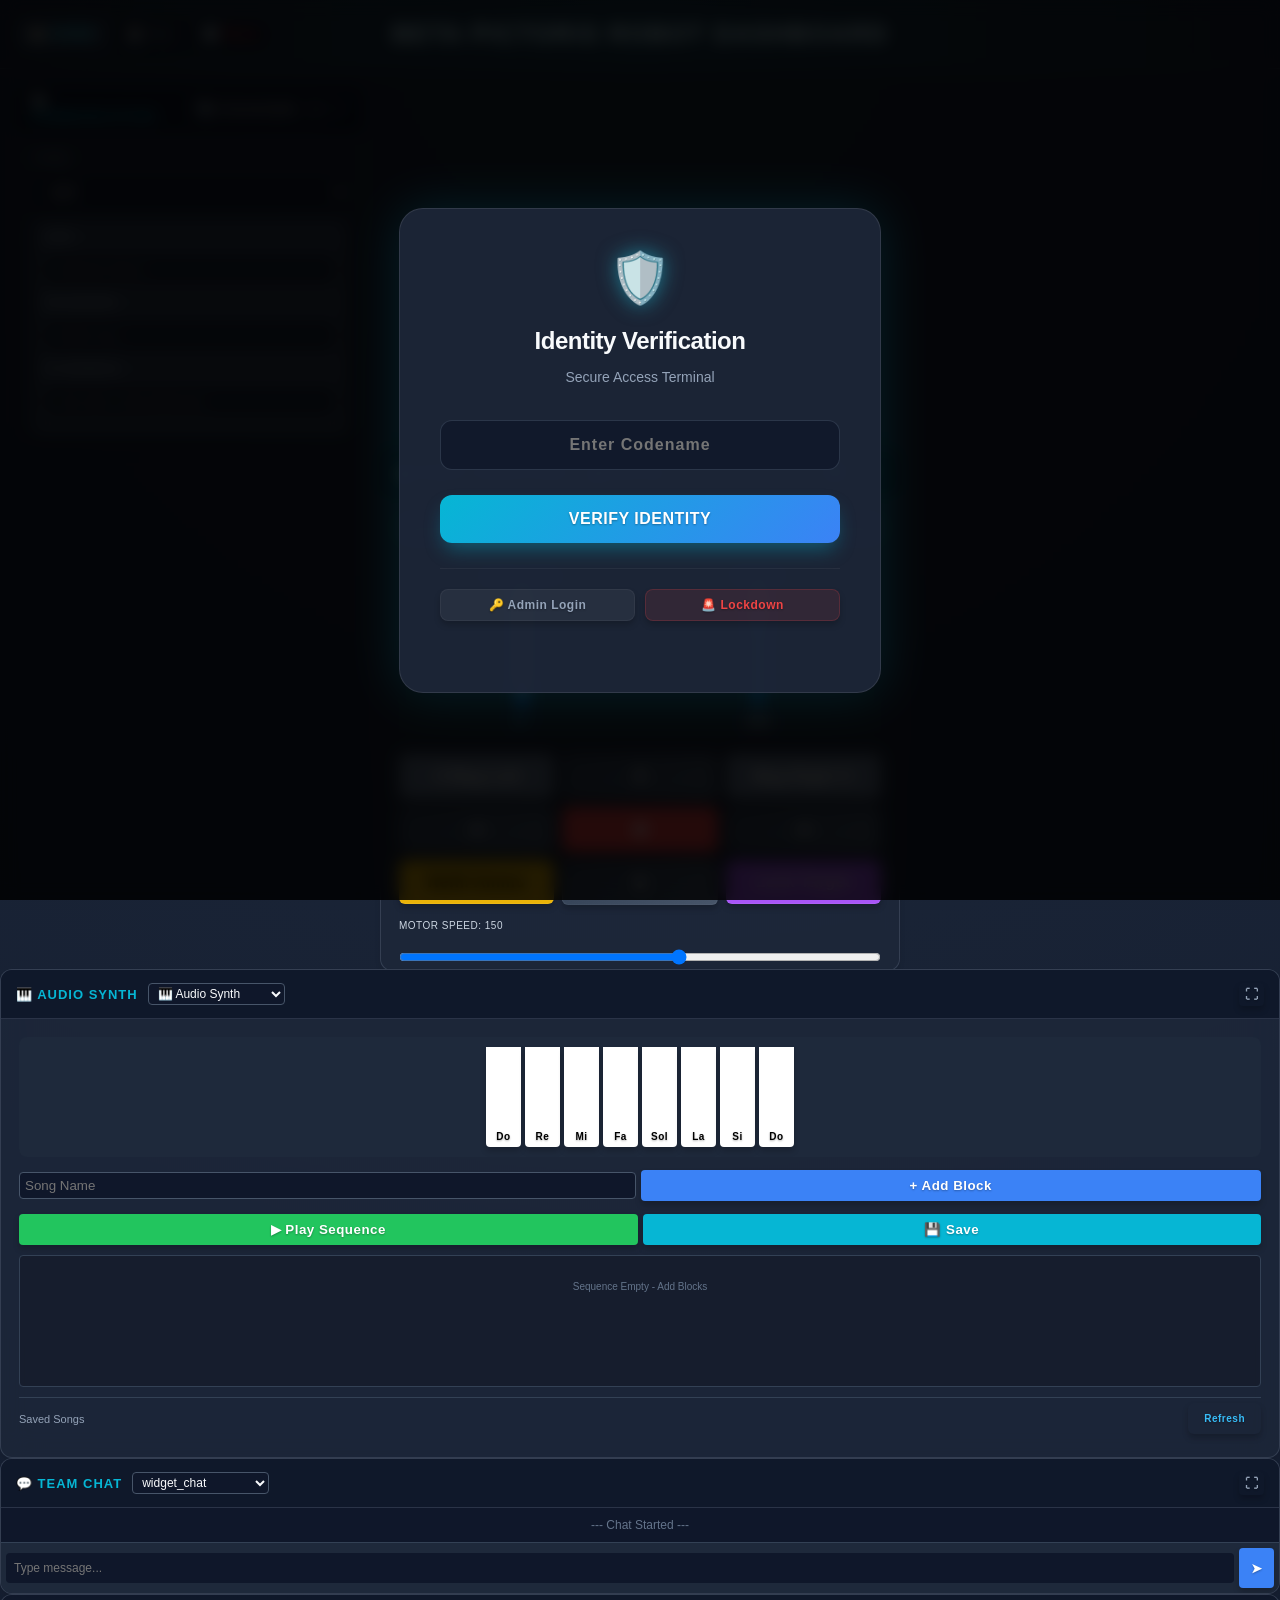
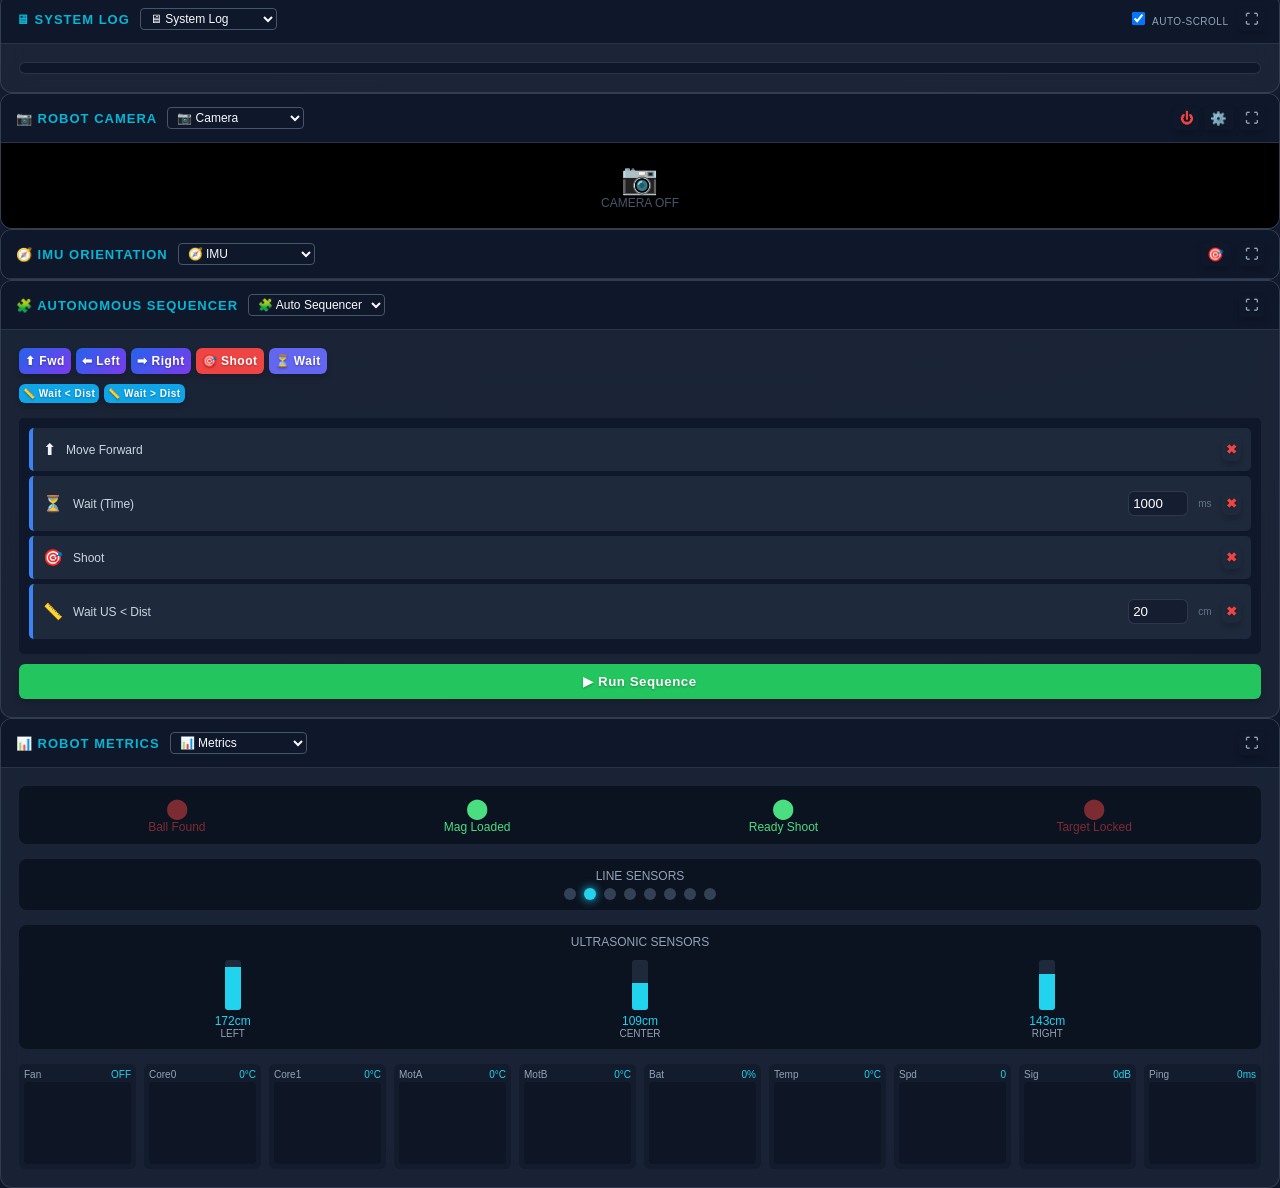
==== commit b0a5a9c7: "feat: Implement Firebase authentication, panel switching, buzzer control, and initial control panel " ====
--- a/control-panel.html
+++ b/control-panel.html
@@ -410,478 +410,567 @@
             </div>
         </div>
 
-        <!-- CHAT WIDGET -->
-        <div class="widget" id="widget_chat">
-            <div class="widget-header">
-                <h3>💬 Team Chat</h3>
-                <div class="widget-controls" style="display:flex; align-items:center; gap:5px;">
-                    <button id="btnClearChat" onclick="clearChat()"
-                        style="display:none; background:#ef4444; border:none; color:white; font-size:10px; padding:2px 5px; border-radius:3px; cursor:pointer;"
-                        title="Clear All Chat">🗑 Clear</button>
-                    <button class="widget-btn" onclick="toggleMaximize(this)">⛶</button>
-                </div>
-            </div>
-            <div class="widget-content" style="display:flex; flex-direction:column; padding:0;">
-                <div id="chatMessages" style="flex:1; overflow-y:auto; padding:10px; background:#0f172a;">
-                    <div style="color:#64748b; font-size:12px; text-align:center;">--- Chat Started ---</div>
-                </div>
-                <div style="display:flex; padding:5px; background:#1e293b; border-top:1px solid #334155;">
-                    <input id="chatInput" placeholder="Type message..."
-                        style="flex:1; background:#0f172a; border:none; color:white; padding:8px; border-radius:4px; font-size:12px;">
-                    <button id="chatSendBtn"
-                        style="background:#3b82f6; border:none; color:white; padding:0 12px; margin-left:5px; border-radius:4px; cursor:pointer;">➤</button>
-                </div>
-            </div>
-        </div>
-
-        <!-- SYSTEM LOG WIDGET (Consolidated) -->
-        <div class="widget" id="widget_term_sys">
-            <div class="widget-header">
-                <h3>🖥 System Log</h3>
-                <div class="widget-controls" style="display:flex; align-items:center; gap:10px;">
-                    <label style="margin:0; cursor:pointer; color:var(--text-secondary); font-size:10px;">
-                        <input type="checkbox" id="autoScrollLogs" checked style="width:auto; margin:0 4px 0 0;">
-                        Auto-scroll
-                    </label>
-                    <button class="widget-btn" onclick="toggleMaximize(this)">⛶</button>
-                </div>
-            </div>
-            <div class="widget-content">
-                <div id="terminal"
-                    style="background:#0f172a; height:100%; overflow-y:auto; padding:5px; font-family:monospace; font-size:12px;">
-                </div>
-            </div>
-        </div>
-
-        <!-- CAMERA WIDGET -->
-        <div class="widget" id="widget_camera">
-            <div class="widget-header">
-                <h3>📷 Robot Camera</h3>
-                <div class="widget-controls" style="display:flex; align-items:center; gap:5px;">
-                    <button id="btnCamToggle" class="widget-btn" onclick="toggleCameraState()"
-                        style="color:#ef4444; font-weight:bold;" title="Turn Camera ON/OFF">⏻</button>
-                    <button class="widget-btn" onclick="openCameraSettings()">⚙️</button>
-                    <button class="widget-btn" onclick="toggleMaximize(this)">⛶</button>
-                </div>
-            </div>
-            <div class="widget-content"
-                style="display:flex; align-items:center; justify-content:center; background:#000;">
-                <div style="color:#475569; text-align:center;">
-                    <div style="font-size:30px;">📷</div>
-                    <div style="font-size:12px;">NO SIGNAL</div>
-                </div>
-            </div>
-        </div>
-
-        <!-- IMU WIDGET -->
-        <div class="widget" id="widget_imu">
-            <div class="widget-header">
-                <h3>🧭 IMU Orientation</h3>
-                <div class="widget-controls">
-                    <button class="widget-btn" onclick="calibrateIMU()" style="color:#fbbf24;"
-                        title="Calibrate Zero">🎯</button>
-                    <button class="widget-btn" onclick="toggleMaximize(this)">⛶</button>
-                </div>
-            </div>
-            <div class="widget-content" style="position:relative; padding:0; overflow:hidden;">
-                <!-- 3D SCENE (Background) -->
-                <div id="imu-container" style="width:100%; height:100%; position:absolute; top:0; left:0;"></div>
-
-                <!-- OVERLAYS -->
+    </div>
+
+    <!-- BUZZER WIDGET -->
+    <div class="widget" id="widget_buzzer">
+        <div class="widget-header">
+            <h3>🎹 Audio Synth</h3>
+            <div class="widget-controls">
+                <button class="widget-btn" onclick="toggleMaximize(this)">⛶</button>
+            </div>
+        </div>
+        <div class="widget-content" style="display:flex; flex-direction:column; gap:10px;">
+            <!-- PIANO KEYS (Do to Do) -->
+            <div
+                style="background: #1e293b; padding: 10px; border-radius: 8px; overflow-x:auto; display:flex; justify-content:center; gap:4px;">
+                <button class="piano-key" onclick="playTone('C4')"
+                    style="width:35px; height:100px; background:white; color:black; border:none; border-radius:0 0 4px 4px; cursor:pointer; position:relative;">
+                    <span
+                        style="position:absolute; bottom:5px; left:0; width:100%; text-align:center; font-size:10px; font-weight:bold;">Do</span>
+                </button>
+                <button class="piano-key" onclick="playTone('D4')"
+                    style="width:35px; height:100px; background:white; color:black; border:none; border-radius:0 0 4px 4px; cursor:pointer; position:relative;">
+                    <span
+                        style="position:absolute; bottom:5px; left:0; width:100%; text-align:center; font-size:10px; font-weight:bold;">Re</span>
+                </button>
+                <button class="piano-key" onclick="playTone('E4')"
+                    style="width:35px; height:100px; background:white; color:black; border:none; border-radius:0 0 4px 4px; cursor:pointer; position:relative;">
+                    <span
+                        style="position:absolute; bottom:5px; left:0; width:100%; text-align:center; font-size:10px; font-weight:bold;">Mi</span>
+                </button>
+                <button class="piano-key" onclick="playTone('F4')"
+                    style="width:35px; height:100px; background:white; color:black; border:none; border-radius:0 0 4px 4px; cursor:pointer; position:relative;">
+                    <span
+                        style="position:absolute; bottom:5px; left:0; width:100%; text-align:center; font-size:10px; font-weight:bold;">Fa</span>
+                </button>
+                <button class="piano-key" onclick="playTone('G4')"
+                    style="width:35px; height:100px; background:white; color:black; border:none; border-radius:0 0 4px 4px; cursor:pointer; position:relative;">
+                    <span
+                        style="position:absolute; bottom:5px; left:0; width:100%; text-align:center; font-size:10px; font-weight:bold;">Sol</span>
+                </button>
+                <button class="piano-key" onclick="playTone('A4')"
+                    style="width:35px; height:100px; background:white; color:black; border:none; border-radius:0 0 4px 4px; cursor:pointer; position:relative;">
+                    <span
+                        style="position:absolute; bottom:5px; left:0; width:100%; text-align:center; font-size:10px; font-weight:bold;">La</span>
+                </button>
+                <button class="piano-key" onclick="playTone('B4')"
+                    style="width:35px; height:100px; background:white; color:black; border:none; border-radius:0 0 4px 4px; cursor:pointer; position:relative;">
+                    <span
+                        style="position:absolute; bottom:5px; left:0; width:100%; text-align:center; font-size:10px; font-weight:bold;">Si</span>
+                </button>
+                <button class="piano-key" onclick="playTone('C5')"
+                    style="width:35px; height:100px; background:white; color:black; border:none; border-radius:0 0 4px 4px; cursor:pointer; position:relative;">
+                    <span
+                        style="position:absolute; bottom:5px; left:0; width:100%; text-align:center; font-size:10px; font-weight:bold;">Do</span>
+                </button>
+            </div>
+
+            <!-- CONTROLS -->
+            <div style="display:flex; gap:5px; align-items:center;">
+                <input id="songNameInput" placeholder="Song Name"
+                    style="flex:1; width:50px; background:#0f172a; border:1px solid #475569; color:white; padding:5px; border-radius:4px;">
+                <button onclick="addNoteBlock()"
+                    style="flex:1; background:#3b82f6; color:white; border:none; padding:8px; border-radius:4px; cursor:pointer;">+
+                    Add Block</button>
+            </div>
+            <div style="display:flex; gap:5px;">
+                <button onclick="playSequence()"
+                    style="flex:1; background:#22c55e; color:white; border:none; padding:8px; border-radius:4px; cursor:pointer; font-weight:bold;">▶
+                    Play Sequence</button>
+                <button onclick="saveSong()"
+                    style="flex:1; background:#06b6d4; color:white; border:none; padding:8px; border-radius:4px; cursor:pointer;">💾
+                    Save</button>
+            </div>
+
+            <!-- COMPOSER AREA -->
+            <div id="composerSequence"
+                style="flex:1; background:rgba(0,0,0,0.2); overflow-y:auto; padding:5px; border-radius:4px; min-height:120px; border:1px solid #334155;">
+                <div style="text-align:center; color:#64748b; font-size:10px; margin-top:20px;">Sequence Empty - Add
+                    Blocks</div>
+            </div>
+
+            <!-- LIBRARY -->
+            <div style="border-top:1px solid #334155; padding-top:5px;">
+                <div style="display:flex; justify-content:space-between; align-items:center; margin-bottom:5px;">
+                    <span style="font-size:11px; color:#94a3b8;">Saved Songs</span>
+                    <button onclick="loadCommonSongs()"
+                        style="font-size:10px; background:transparent; border:none; color:#38bdf8; cursor:pointer;">Refresh</button>
+                </div>
+                <div id="savedSongsList" style="max-height:80px; overflow-y:auto; font-size:10px;"></div>
+            </div>
+        </div>
+    </div>
+
+    <!-- CHAT WIDGET -->
+    <div class="widget" id="widget_chat">
+        <div class="widget-header">
+            <h3>💬 Team Chat</h3>
+            <div class="widget-controls" style="display:flex; align-items:center; gap:5px;">
+                <button id="btnClearChat" onclick="clearChat()"
+                    style="display:none; background:#ef4444; border:none; color:white; font-size:10px; padding:2px 5px; border-radius:3px; cursor:pointer;"
+                    title="Clear All Chat">🗑 Clear</button>
+                <button class="widget-btn" onclick="toggleMaximize(this)">⛶</button>
+            </div>
+        </div>
+        <div class="widget-content" style="display:flex; flex-direction:column; padding:0;">
+            <div id="chatMessages" style="flex:1; overflow-y:auto; padding:10px; background:#0f172a;">
+                <div style="color:#64748b; font-size:12px; text-align:center;">--- Chat Started ---</div>
+            </div>
+            <div style="display:flex; padding:5px; background:#1e293b; border-top:1px solid #334155;">
+                <input id="chatInput" placeholder="Type message..."
+                    style="flex:1; background:#0f172a; border:none; color:white; padding:8px; border-radius:4px; font-size:12px;">
+                <button id="chatSendBtn"
+                    style="background:#3b82f6; border:none; color:white; padding:0 12px; margin-left:5px; border-radius:4px; cursor:pointer;">➤</button>
+            </div>
+        </div>
+    </div>
+
+    <!-- SYSTEM LOG WIDGET (Consolidated) -->
+    <div class="widget" id="widget_term_sys">
+        <div class="widget-header">
+            <h3>🖥 System Log</h3>
+            <div class="widget-controls" style="display:flex; align-items:center; gap:10px;">
+                <label style="margin:0; cursor:pointer; color:var(--text-secondary); font-size:10px;">
+                    <input type="checkbox" id="autoScrollLogs" checked style="width:auto; margin:0 4px 0 0;">
+                    Auto-scroll
+                </label>
+                <button class="widget-btn" onclick="toggleMaximize(this)">⛶</button>
+            </div>
+        </div>
+        <div class="widget-content">
+            <div id="terminal"
+                style="background:#0f172a; height:100%; overflow-y:auto; padding:5px; font-family:monospace; font-size:12px;">
+            </div>
+        </div>
+    </div>
+
+    <!-- CAMERA WIDGET -->
+    <div class="widget" id="widget_camera">
+        <div class="widget-header">
+            <h3>📷 Robot Camera</h3>
+            <div class="widget-controls" style="display:flex; align-items:center; gap:5px;">
+                <button id="btnCamToggle" class="widget-btn" onclick="toggleCameraState()"
+                    style="color:#ef4444; font-weight:bold;" title="Turn Camera ON/OFF">⏻</button>
+                <button class="widget-btn" onclick="openCameraSettings()">⚙️</button>
+                <button class="widget-btn" onclick="toggleMaximize(this)">⛶</button>
+            </div>
+        </div>
+        <div class="widget-content" style="display:flex; align-items:center; justify-content:center; background:#000;">
+            <div style="color:#475569; text-align:center;">
+                <div style="font-size:30px;">📷</div>
+                <div style="font-size:12px;">NO SIGNAL</div>
+            </div>
+        </div>
+    </div>
+
+    <!-- IMU WIDGET -->
+    <div class="widget" id="widget_imu">
+        <div class="widget-header">
+            <h3>🧭 IMU Orientation</h3>
+            <div class="widget-controls">
+                <button class="widget-btn" onclick="calibrateIMU()" style="color:#fbbf24;"
+                    title="Calibrate Zero">🎯</button>
+                <button class="widget-btn" onclick="toggleMaximize(this)">⛶</button>
+            </div>
+        </div>
+        <div class="widget-content" style="position:relative; padding:0; overflow:hidden;">
+            <!-- 3D SCENE (Background) -->
+            <div id="imu-container" style="width:100%; height:100%; position:absolute; top:0; left:0;"></div>
+
+            <!-- OVERLAYS -->
+            <div
+                style="position:absolute; top:10px; left:10px; z-index:10; font-family:monospace; color:#22d3ee; background:rgba(0,0,0,0.5); padding:5px; border-radius:4px; pointer-events:none;">
+                <div>R: <b id="valRoll">0.0</b>°</div>
+                <div>P: <b id="valPitch">0.0</b>°</div>
+                <div>Y: <b id="valYaw">0.0</b>°</div>
+            </div>
+
+            <!-- COMPASS INDICATOR -->
+            <div id="compass-indicator"
+                style="position:absolute; bottom:10px; left:10px; width:120px; height:120px; background:rgba(0,0,0,0.5); border-radius:50%; border:2px solid #334155; display:flex; align-items:center; justify-content:center; overflow:hidden; z-index:10;">
+                <!-- Compass Face (Rotates) -->
+                <div id="compass-face"
+                    style="position:relative; width:100%; height:100%; border-radius:50%; transition: transform 0.1s linear;">
+                    <!-- N/S/E/W Labels -->
+                    <div
+                        style="position:absolute; top:5px; left:50%; transform:translateX(-50%); font-size:12px; font-weight:bold; color:#ef4444;">
+                        N</div>
+                    <div
+                        style="position:absolute; bottom:5px; left:50%; transform:translateX(-50%); font-size:12px; font-weight:bold; color:white;">
+                        S</div>
+                    <div
+                        style="position:absolute; right:5px; top:50%; transform:translateY(-50%); font-size:12px; font-weight:bold; color:white;">
+                        E</div>
+                    <div
+                        style="position:absolute; left:5px; top:50%; transform:translateY(-50%); font-size:12px; font-weight:bold; color:white;">
+                        W</div>
+                    <!-- Ticks -->
+                    <div
+                        style="position:absolute; top:0; left:50%; width:1px; height:100%; background:rgba(255,255,255,0.2);">
+                    </div>
+                    <div
+                        style="position:absolute; top:50%; left:0; width:100%; height:1px; background:rgba(255,255,255,0.2);">
+                    </div>
+                    <div
+                        style="position:absolute; top:15%; left:50%; width:1px; height:70%; background:rgba(255,255,255,0.1); transform:rotate(45deg);">
+                    </div>
+                    <div
+                        style="position:absolute; top:15%; left:50%; width:1px; height:70%; background:rgba(255,255,255,0.1); transform:rotate(-45deg);">
+                    </div>
+                </div>
+                <!-- Fixed Needle/Marker -->
                 <div
-                    style="position:absolute; top:10px; left:10px; z-index:10; font-family:monospace; color:#22d3ee; background:rgba(0,0,0,0.5); padding:5px; border-radius:4px; pointer-events:none;">
-                    <div>R: <b id="valRoll">0.0</b>°</div>
-                    <div>P: <b id="valPitch">0.0</b>°</div>
-                    <div>Y: <b id="valYaw">0.0</b>°</div>
-                </div>
-
-                <!-- COMPASS INDICATOR -->
-                <div id="compass-indicator"
-                    style="position:absolute; bottom:10px; left:10px; width:120px; height:120px; background:rgba(0,0,0,0.5); border-radius:50%; border:2px solid #334155; display:flex; align-items:center; justify-content:center; overflow:hidden; z-index:10;">
-                    <!-- Compass Face (Rotates) -->
-                    <div id="compass-face"
-                        style="position:relative; width:100%; height:100%; border-radius:50%; transition: transform 0.1s linear;">
-                        <!-- N/S/E/W Labels -->
+                    style="position:absolute; top:0; left:50%; transform:translateX(-50%); width:0; height:0; border-left: 6px solid transparent; border-right: 6px solid transparent; border-top: 10px solid #facc15; z-index:11;">
+                </div>
+            </div>
+
+            <!-- ATTITUDE INDICATOR (PFD STYLE) - Bottom Right -->
+
+            <div id="ai-container"
+                style="width:120px; height:120px; background:#000; border-radius:50%; border:3px solid #475569; position:absolute; bottom:10px; right:10px; overflow:hidden; box-shadow:0 0 20px rgba(0,0,0,0.8); z-index:10;">
+
+                <!-- ROTATING HORIZON (Handles ROLL) -->
+                <div id="ai-horizon"
+                    style="width:100%; height:100%; position:absolute; top:0; left:0; transform-origin:center;">
+
+                    <!-- PITCH PLANE (Handles PITCH) -->
+                    <div id="ai-pitch-plane"
+                        style="position:absolute; top:-50%; left:-50%; width:200%; height:200%; background:linear-gradient(to bottom, #0099cc 50%, #8b4513 50%);">
+                        <!-- Pitch Ladder -->
                         <div
-                            style="position:absolute; top:5px; left:50%; transform:translateX(-50%); font-size:12px; font-weight:bold; color:#ef4444;">
-                            N</div>
+                            style="position:absolute; top:50%; left:50%; transform:translate(-50%, -50%); width:60px; text-align:center; opacity:0.8;">
+                            <!-- +20 -->
+                            <div style="height:1px; background:white; margin:15px auto; width:15px;"></div>
+                            <!-- +10 -->
+                            <div style="height:1px; background:white; margin:15px auto; width:25px;"></div>
+                            <!-- Horizon -->
+                            <div style="height:2px; background:white; margin:15px auto; width:80px;"></div>
+                            <!-- -10 -->
+                            <div style="height:1px; background:white; margin:15px auto; width:25px;"></div>
+                            <!-- -20 -->
+                            <div style="height:1px; background:white; margin:15px auto; width:15px;"></div>
+                        </div>
+                    </div>
+
+                    <!-- Bank Pointer (Rotates with Horizon) -->
+                    <div
+                        style="position:absolute; top:10px; left:50%; transform:translateX(-50%); width:0; height:0; border-left:5px solid transparent; border-right:5px solid transparent; border-bottom:8px solid white;">
+                    </div>
+                </div>
+
+                <!-- FIXED BEZEL ELEMENTS (HUD) -->
+                <!-- Center Wings (Aircraft Reference) -->
+                <div
+                    style="position:absolute; top:50%; left:50%; transform:translate(-50%, -50%); width:60px; height:2px; background:#fbbf24; box-shadow:0 1px 2px black;">
+                </div>
+                <div
+                    style="position:absolute; top:50%; left:50%; transform:translate(-50%, -50%); width:2px; height:8px; background:#fbbf24; box-shadow:0 1px 2px black;">
+                </div>
+                <div
+                    style="position:absolute; top:50%; left:50%; width:6px; height:6px; background:#fbbf24; border-radius:50%; transform:translate(-50%, -50%); box-shadow:0 1px 2px black;">
+                </div>
+
+                <!-- Bank Scale (Fixed on Top) -->
+                <div style="position:absolute; top:0; left:0; width:100%; height:100%; pointer-events:none;">
+                    <div
+                        style="position:absolute; top:4px; left:50%; transform:translateX(-50%); width:2px; height:5px; background:white;">
+                    </div> <!-- 0 -->
+                    <div
+                        style="position:absolute; top:5px; left:35%; transform:rotate(-30deg); width:2px; height:5px; background:white;">
+                    </div> <!-- 30L -->
+                    <div
+                        style="position:absolute; top:5px; right:35%; transform:rotate(30deg); width:2px; height:5px; background:white;">
+                    </div> <!-- 30R -->
+                </div>
+            </div>
+        </div>
+    </div>
+
+    <!-- AUTONOMOUS SEQUENCER WIDGET -->
+    <div class="widget" id="widget_auto">
+        <div class="widget-header">
+            <h3>🧩 Autonomous Sequencer</h3>
+            <div class="widget-controls">
+                <button class="widget-btn" onclick="toggleMaximize(this)">⛶</button>
+            </div>
+        </div>
+        <div class="widget-content">
+            <!-- Controls -->
+            <div style="display:flex; gap:5px; margin-bottom:10px; flex-wrap:wrap;">
+                <button onclick="addCommand('MOVE_FORWARD')" style="font-size:12px; padding:6px;">⬆ Fwd</button>
+                <button onclick="addCommand('TURN_LEFT')" style="font-size:12px; padding:6px;">⬅ Left</button>
+                <button onclick="addCommand('TURN_RIGHT')" style="font-size:12px; padding:6px;">➡ Right</button>
+                <button onclick="addCommand('SHOOT')" style="font-size:12px; padding:6px; background:#ef4444;">🎯
+                    Shoot</button>
+                <button onclick="addCommand('WAIT')" style="font-size:12px; padding:6px; background:#6366f1;">⏳
+                    Wait</button>
+            </div>
+            <div style="display:flex; gap:5px; margin-bottom:15px; flex-wrap:wrap;">
+                <button onclick="addCommand('WAIT_US_LESS')" style="font-size:10px; padding:4px; background:#0ea5e9;">📏
+                    Wait < Dist</button>
+                        <button onclick="addCommand('WAIT_US_MORE')"
+                            style="font-size:10px; padding:4px; background:#0ea5e9;">📏 Wait > Dist</button>
+            </div>
+
+            <!-- Sequence List -->
+            <div id="autoSequenceList"
+                style="background:#0f172a; min-height:150px; padding:10px; border-radius:5px; margin-bottom:10px; max-height:250px; overflow-y:auto;">
+                <div style="color:#64748b; text-align:center; padding:20px;">No commands added</div>
+            </div>
+
+            <!-- Execution Controls -->
+            <button id="btnRunAuto" onclick="runSequence()" style="width:100%; background:#22c55e;">▶ Run
+                Sequence</button>
+        </div>
+    </div>
+
+    <!-- METRICS WIDGET -->
+    <div class="widget" id="widget_metrics">
+        <div class="widget-header">
+            <h3>📊 Robot Metrics</h3>
+            <div class="widget-controls">
+                <button class="widget-btn" onclick="toggleMaximize(this)">⛶</button>
+            </div>
+        </div>
+        <div class="widget-content">
+            <!-- STATUS INDICATORS -->
+            <div
+                style="display:flex; justify-content:space-around; margin-bottom:15px; background:#0b1220; padding:10px; border-radius:8px;">
+                <div id="indBall" style="text-align:center; color:#ef4444;">
+                    <div style="font-size:20px;">⬤</div>
+                    <div style="font-size:12px;">Ball Found</div>
+                </div>
+                <div id="indMag" style="text-align:center; color:#ef4444;">
+                    <div style="font-size:20px;">⬤</div>
+                    <div style="font-size:12px;">Mag Loaded</div>
+                </div>
+                <div id="indReady" style="text-align:center; color:#ef4444;">
+                    <div style="font-size:20px;">⬤</div>
+                    <div style="font-size:12px;">Ready Shoot</div>
+                </div>
+                <div id="indLocked" style="text-align:center; color:#ef4444;">
+                    <div style="font-size:20px;">⬤</div>
+                    <div style="font-size:12px;">Target Locked</div>
+                </div>
+            </div>
+
+
+
+            <!-- LINE SENSORS -->
+
+            <!-- LINE SENSORS -->
+            <div style="margin-bottom:15px; background:#0b1220; padding:10px; border-radius:8px; text-align:center;">
+                <div style="font-size:12px; color:#94a3b8; margin-bottom:5px;">LINE SENSORS</div>
+                <div style="display:flex; justify-content:center; gap:8px;">
+                    <div id="line_0" class="line-sensor"
+                        style="width:12px; height:12px; border-radius:50%; background:#ef4444;"></div>
+                    <div id="line_1" class="line-sensor"
+                        style="width:12px; height:12px; border-radius:50%; background:#ef4444;"></div>
+                    <div id="line_2" class="line-sensor"
+                        style="width:12px; height:12px; border-radius:50%; background:#ef4444;"></div>
+                    <div id="line_3" class="line-sensor"
+                        style="width:12px; height:12px; border-radius:50%; background:#ef4444;"></div>
+                    <div id="line_4" class="line-sensor"
+                        style="width:12px; height:12px; border-radius:50%; background:#ef4444;"></div>
+                    <div id="line_5" class="line-sensor"
+                        style="width:12px; height:12px; border-radius:50%; background:#ef4444;"></div>
+                    <div id="line_6" class="line-sensor"
+                        style="width:12px; height:12px; border-radius:50%; background:#ef4444;"></div>
+                    <div id="line_7" class="line-sensor"
+                        style="width:12px; height:12px; border-radius:50%; background:#ef4444;"></div>
+                </div>
+            </div>
+
+            <!-- ULTRASONIC SENSORS -->
+            <div style="margin-bottom:15px; background:#0b1220; padding:10px; border-radius:8px; text-align:center;">
+                <div style="font-size:12px; color:#94a3b8; margin-bottom:10px;">ULTRASONIC SENSORS</div>
+                <div style="display:flex; justify-content:space-around; align-items:flex-end; height:80px;">
+
+                    <!-- Sensor 1 -->
+                    <div style="text-align:center; width:30%;">
                         <div
-                            style="position:absolute; bottom:5px; left:50%; transform:translateX(-50%); font-size:12px; font-weight:bold; color:white;">
-                            S</div>
-                        <div
-                            style="position:absolute; right:5px; top:50%; transform:translateY(-50%); font-size:12px; font-weight:bold; color:white;">
-                            E</div>
-                        <div
-                            style="position:absolute; left:5px; top:50%; transform:translateY(-50%); font-size:12px; font-weight:bold; color:white;">
-                            W</div>
-                        <!-- Ticks -->
-                        <div
-                            style="position:absolute; top:0; left:50%; width:1px; height:100%; background:rgba(255,255,255,0.2);">
-                        </div>
-                        <div
-                            style="position:absolute; top:50%; left:0; width:100%; height:1px; background:rgba(255,255,255,0.2);">
-                        </div>
-                        <div
-                            style="position:absolute; top:15%; left:50%; width:1px; height:70%; background:rgba(255,255,255,0.1); transform:rotate(45deg);">
-                        </div>
-                        <div
-                            style="position:absolute; top:15%; left:50%; width:1px; height:70%; background:rgba(255,255,255,0.1); transform:rotate(-45deg);">
-                        </div>
-                    </div>
-                    <!-- Fixed Needle/Marker -->
-                    <div
-                        style="position:absolute; top:0; left:50%; transform:translateX(-50%); width:0; height:0; border-left: 6px solid transparent; border-right: 6px solid transparent; border-top: 10px solid #facc15; z-index:11;">
-                    </div>
-                </div>
-
-                <!-- ATTITUDE INDICATOR (PFD STYLE) - Bottom Right -->
-
-                <div id="ai-container"
-                    style="width:120px; height:120px; background:#000; border-radius:50%; border:3px solid #475569; position:absolute; bottom:10px; right:10px; overflow:hidden; box-shadow:0 0 20px rgba(0,0,0,0.8); z-index:10;">
-
-                    <!-- ROTATING HORIZON (Handles ROLL) -->
-                    <div id="ai-horizon"
-                        style="width:100%; height:100%; position:absolute; top:0; left:0; transform-origin:center;">
-
-                        <!-- PITCH PLANE (Handles PITCH) -->
-                        <div id="ai-pitch-plane"
-                            style="position:absolute; top:-50%; left:-50%; width:200%; height:200%; background:linear-gradient(to bottom, #0099cc 50%, #8b4513 50%);">
-                            <!-- Pitch Ladder -->
-                            <div
-                                style="position:absolute; top:50%; left:50%; transform:translate(-50%, -50%); width:60px; text-align:center; opacity:0.8;">
-                                <!-- +20 -->
-                                <div style="height:1px; background:white; margin:15px auto; width:15px;"></div>
-                                <!-- +10 -->
-                                <div style="height:1px; background:white; margin:15px auto; width:25px;"></div>
-                                <!-- Horizon -->
-                                <div style="height:2px; background:white; margin:15px auto; width:80px;"></div>
-                                <!-- -10 -->
-                                <div style="height:1px; background:white; margin:15px auto; width:25px;"></div>
-                                <!-- -20 -->
-                                <div style="height:1px; background:white; margin:15px auto; width:15px;"></div>
+                            style="width:16px; height:50px; background:#1e293b; margin:0 auto; position:relative; border-radius:3px; overflow:hidden;">
+                            <div id="us_bar_0"
+                                style="width:100%; height:0%; background:#22d3ee; position:absolute; bottom:0; transition: height 0.2s;">
                             </div>
                         </div>
-
-                        <!-- Bank Pointer (Rotates with Horizon) -->
+                        <div id="us_val_0" style="font-size:12px; color:#22d3ee; margin-top:4px;">0cm</div>
+                        <div style="font-size:10px; color:#94a3b8;">LEFT</div>
+                    </div>
+
+                    <!-- Sensor 2 -->
+                    <div style="text-align:center; width:30%;">
                         <div
-                            style="position:absolute; top:10px; left:50%; transform:translateX(-50%); width:0; height:0; border-left:5px solid transparent; border-right:5px solid transparent; border-bottom:8px solid white;">
+                            style="width:16px; height:50px; background:#1e293b; margin:0 auto; position:relative; border-radius:3px; overflow:hidden;">
+                            <div id="us_bar_1"
+                                style="width:100%; height:0%; background:#22d3ee; position:absolute; bottom:0; transition: height 0.2s;">
+                            </div>
                         </div>
-                    </div>
-
-                    <!-- FIXED BEZEL ELEMENTS (HUD) -->
-                    <!-- Center Wings (Aircraft Reference) -->
-                    <div
-                        style="position:absolute; top:50%; left:50%; transform:translate(-50%, -50%); width:60px; height:2px; background:#fbbf24; box-shadow:0 1px 2px black;">
-                    </div>
-                    <div
-                        style="position:absolute; top:50%; left:50%; transform:translate(-50%, -50%); width:2px; height:8px; background:#fbbf24; box-shadow:0 1px 2px black;">
-                    </div>
-                    <div
-                        style="position:absolute; top:50%; left:50%; width:6px; height:6px; background:#fbbf24; border-radius:50%; transform:translate(-50%, -50%); box-shadow:0 1px 2px black;">
-                    </div>
-
-                    <!-- Bank Scale (Fixed on Top) -->
-                    <div style="position:absolute; top:0; left:0; width:100%; height:100%; pointer-events:none;">
+                        <div id="us_val_1" style="font-size:12px; color:#22d3ee; margin-top:4px;">0cm</div>
+                        <div style="font-size:10px; color:#94a3b8;">CENTER</div>
+                    </div>
+
+                    <!-- Sensor 3 -->
+                    <div style="text-align:center; width:30%;">
                         <div
-                            style="position:absolute; top:4px; left:50%; transform:translateX(-50%); width:2px; height:5px; background:white;">
-                        </div> <!-- 0 -->
-                        <div
-                            style="position:absolute; top:5px; left:35%; transform:rotate(-30deg); width:2px; height:5px; background:white;">
-                        </div> <!-- 30L -->
-                        <div
-                            style="position:absolute; top:5px; right:35%; transform:rotate(30deg); width:2px; height:5px; background:white;">
-                        </div> <!-- 30R -->
-                    </div>
-                </div>
-            </div>
-        </div>
-
-        <!-- AUTONOMOUS SEQUENCER WIDGET -->
-        <div class="widget" id="widget_auto">
-            <div class="widget-header">
-                <h3>🧩 Autonomous Sequencer</h3>
-                <div class="widget-controls">
-                    <button class="widget-btn" onclick="toggleMaximize(this)">⛶</button>
-                </div>
-            </div>
-            <div class="widget-content">
-                <!-- Controls -->
-                <div style="display:flex; gap:5px; margin-bottom:10px; flex-wrap:wrap;">
-                    <button onclick="addCommand('MOVE_FORWARD')" style="font-size:12px; padding:6px;">⬆ Fwd</button>
-                    <button onclick="addCommand('TURN_LEFT')" style="font-size:12px; padding:6px;">⬅ Left</button>
-                    <button onclick="addCommand('TURN_RIGHT')" style="font-size:12px; padding:6px;">➡ Right</button>
-                    <button onclick="addCommand('SHOOT')" style="font-size:12px; padding:6px; background:#ef4444;">🎯
-                        Shoot</button>
-                    <button onclick="addCommand('WAIT')" style="font-size:12px; padding:6px; background:#6366f1;">⏳
-                        Wait</button>
-                </div>
-                <div style="display:flex; gap:5px; margin-bottom:15px; flex-wrap:wrap;">
-                    <button onclick="addCommand('WAIT_US_LESS')"
-                        style="font-size:10px; padding:4px; background:#0ea5e9;">📏 Wait < Dist</button>
-                            <button onclick="addCommand('WAIT_US_MORE')"
-                                style="font-size:10px; padding:4px; background:#0ea5e9;">📏 Wait > Dist</button>
-                </div>
-
-                <!-- Sequence List -->
-                <div id="autoSequenceList"
-                    style="background:#0f172a; min-height:150px; padding:10px; border-radius:5px; margin-bottom:10px; max-height:250px; overflow-y:auto;">
-                    <div style="color:#64748b; text-align:center; padding:20px;">No commands added</div>
-                </div>
-
-                <!-- Execution Controls -->
-                <button id="btnRunAuto" onclick="runSequence()" style="width:100%; background:#22c55e;">▶ Run
-                    Sequence</button>
-            </div>
-        </div>
-
-        <!-- METRICS WIDGET -->
-        <div class="widget" id="widget_metrics">
-            <div class="widget-header">
-                <h3>📊 Robot Metrics</h3>
-                <div class="widget-controls">
-                    <button class="widget-btn" onclick="toggleMaximize(this)">⛶</button>
-                </div>
-            </div>
-            <div class="widget-content">
-                <!-- STATUS INDICATORS -->
-                <div
-                    style="display:flex; justify-content:space-around; margin-bottom:15px; background:#0b1220; padding:10px; border-radius:8px;">
-                    <div id="indBall" style="text-align:center; color:#ef4444;">
-                        <div style="font-size:20px;">⬤</div>
-                        <div style="font-size:12px;">Ball Found</div>
-                    </div>
-                    <div id="indMag" style="text-align:center; color:#ef4444;">
-                        <div style="font-size:20px;">⬤</div>
-                        <div style="font-size:12px;">Mag Loaded</div>
-                    </div>
-                    <div id="indReady" style="text-align:center; color:#ef4444;">
-                        <div style="font-size:20px;">⬤</div>
-                        <div style="font-size:12px;">Ready Shoot</div>
-                    </div>
-                    <div id="indLocked" style="text-align:center; color:#ef4444;">
-                        <div style="font-size:20px;">⬤</div>
-                        <div style="font-size:12px;">Target Locked</div>
-                    </div>
-                </div>
-
-
-
-                <!-- LINE SENSORS -->
-
-                <!-- LINE SENSORS -->
-                <div
-                    style="margin-bottom:15px; background:#0b1220; padding:10px; border-radius:8px; text-align:center;">
-                    <div style="font-size:12px; color:#94a3b8; margin-bottom:5px;">LINE SENSORS</div>
-                    <div style="display:flex; justify-content:center; gap:8px;">
-                        <div id="line_0" class="line-sensor"
-                            style="width:12px; height:12px; border-radius:50%; background:#ef4444;"></div>
-                        <div id="line_1" class="line-sensor"
-                            style="width:12px; height:12px; border-radius:50%; background:#ef4444;"></div>
-                        <div id="line_2" class="line-sensor"
-                            style="width:12px; height:12px; border-radius:50%; background:#ef4444;"></div>
-                        <div id="line_3" class="line-sensor"
-                            style="width:12px; height:12px; border-radius:50%; background:#ef4444;"></div>
-                        <div id="line_4" class="line-sensor"
-                            style="width:12px; height:12px; border-radius:50%; background:#ef4444;"></div>
-                        <div id="line_5" class="line-sensor"
-                            style="width:12px; height:12px; border-radius:50%; background:#ef4444;"></div>
-                        <div id="line_6" class="line-sensor"
-                            style="width:12px; height:12px; border-radius:50%; background:#ef4444;"></div>
-                        <div id="line_7" class="line-sensor"
-                            style="width:12px; height:12px; border-radius:50%; background:#ef4444;"></div>
-                    </div>
-                </div>
-
-                <!-- ULTRASONIC SENSORS -->
-                <div
-                    style="margin-bottom:15px; background:#0b1220; padding:10px; border-radius:8px; text-align:center;">
-                    <div style="font-size:12px; color:#94a3b8; margin-bottom:10px;">ULTRASONIC SENSORS</div>
-                    <div style="display:flex; justify-content:space-around; align-items:flex-end; height:80px;">
-
-                        <!-- Sensor 1 -->
-                        <div style="text-align:center; width:30%;">
-                            <div
-                                style="width:16px; height:50px; background:#1e293b; margin:0 auto; position:relative; border-radius:3px; overflow:hidden;">
-                                <div id="us_bar_0"
-                                    style="width:100%; height:0%; background:#22d3ee; position:absolute; bottom:0; transition: height 0.2s;">
-                                </div>
+                            style="width:16px; height:50px; background:#1e293b; margin:0 auto; position:relative; border-radius:3px; overflow:hidden;">
+                            <div id="us_bar_2"
+                                style="width:100%; height:0%; background:#22d3ee; position:absolute; bottom:0; transition: height 0.2s;">
                             </div>
-                            <div id="us_val_0" style="font-size:12px; color:#22d3ee; margin-top:4px;">0cm</div>
-                            <div style="font-size:10px; color:#94a3b8;">LEFT</div>
                         </div>
-
-                        <!-- Sensor 2 -->
-                        <div style="text-align:center; width:30%;">
-                            <div
-                                style="width:16px; height:50px; background:#1e293b; margin:0 auto; position:relative; border-radius:3px; overflow:hidden;">
-                                <div id="us_bar_1"
-                                    style="width:100%; height:0%; background:#22d3ee; position:absolute; bottom:0; transition: height 0.2s;">
-                                </div>
-                            </div>
-                            <div id="us_val_1" style="font-size:12px; color:#22d3ee; margin-top:4px;">0cm</div>
-                            <div style="font-size:10px; color:#94a3b8;">CENTER</div>
-                        </div>
-
-                        <!-- Sensor 3 -->
-                        <div style="text-align:center; width:30%;">
-                            <div
-                                style="width:16px; height:50px; background:#1e293b; margin:0 auto; position:relative; border-radius:3px; overflow:hidden;">
-                                <div id="us_bar_2"
-                                    style="width:100%; height:0%; background:#22d3ee; position:absolute; bottom:0; transition: height 0.2s;">
-                                </div>
-                            </div>
-                            <div id="us_val_2" style="font-size:12px; color:#22d3ee; margin-top:4px;">0cm</div>
-                            <div style="font-size:10px; color:#94a3b8;">RIGHT</div>
-                        </div>
-                    </div>
-                </div>
-
-                <!-- DIAGNOSTICS CHARTS COMBINED -->
-                <div class="chart-grid">
-                    <!-- NEW DIAGNOSTICS -->
-                    <div class="chart-wrapper-container">
-                        <div class="chart-header">
-                            <span>Fan</span> <span id="val_fanSpeed" style="color:#22d3ee">OFF</span>
-                        </div>
-                        <div class="chart-wrapper" onclick="toggleZoom(this)"><canvas id="fanSpeedChart"></canvas></div>
-                    </div>
-                    <div class="chart-wrapper-container">
-                        <div class="chart-header">
-                            <span>Core0</span> <span id="val_core0Temp" style="color:#22d3ee">0°C</span>
-                        </div>
-                        <div class="chart-wrapper" onclick="toggleZoom(this)"><canvas id="core0TempChart"></canvas>
-                        </div>
-                    </div>
-                    <div class="chart-wrapper-container">
-                        <div class="chart-header">
-                            <span>Core1</span> <span id="val_core1Temp" style="color:#22d3ee">0°C</span>
-                        </div>
-                        <div class="chart-wrapper" onclick="toggleZoom(this)"><canvas id="core1TempChart"></canvas>
-                        </div>
-                    </div>
-                    <div class="chart-wrapper-container">
-                        <div class="chart-header">
-                            <span>MotA</span> <span id="val_motorATemp" style="color:#22d3ee">0°C</span>
-                        </div>
-                        <div class="chart-wrapper" onclick="toggleZoom(this)"><canvas id="motorATempChart"></canvas>
-                        </div>
-                    </div>
-                    <div class="chart-wrapper-container">
-                        <div class="chart-header">
-                            <span>MotB</span> <span id="val_motorBTemp" style="color:#22d3ee">0°C</span>
-                        </div>
-                        <div class="chart-wrapper" onclick="toggleZoom(this)"><canvas id="motorBTempChart"></canvas>
-                        </div>
-                    </div>
-
-                    <!-- EXISTING METRICS -->
-                    <div class="chart-wrapper-container">
-                        <div class="chart-header">
-                            <span>Bat</span> <span id="val_batteryChart" style="color:#22d3ee">0%</span>
-                        </div>
-                        <div class="chart-wrapper" onclick="toggleZoom(this)"><canvas id="batteryChart"></canvas></div>
-                    </div>
-                    <div class="chart-wrapper-container">
-                        <div class="chart-header">
-                            <span>Temp</span> <span id="val_tempChart" style="color:#22d3ee">0°C</span>
-                        </div>
-                        <div class="chart-wrapper" onclick="toggleZoom(this)"><canvas id="tempChart"></canvas></div>
-                    </div>
-                    <div class="chart-wrapper-container">
-                        <div class="chart-header">
-                            <span>Spd</span> <span id="val_speedChart" style="color:#22d3ee">0</span>
-                        </div>
-                        <div class="chart-wrapper" onclick="toggleZoom(this)"><canvas id="speedChart"></canvas></div>
-                    </div>
-                    <div class="chart-wrapper-container">
-                        <div class="chart-header">
-                            <span>Sig</span> <span id="val_signalChart" style="color:#22d3ee">0dB</span>
-                        </div>
-                        <div class="chart-wrapper" onclick="toggleZoom(this)"><canvas id="signalChart"></canvas></div>
-                    </div>
-                    <div class="chart-wrapper-container">
-                        <div class="chart-header">
-                            <span>Ping</span> <span id="val_pingChart" style="color:#22d3ee">0ms</span>
-                        </div>
-                        <div class="chart-wrapper" onclick="toggleZoom(this)"><canvas id="pingChart"></canvas></div>
-                    </div>
-                </div>
-            </div>
-        </div>
-
-        <!-- ROBOT INFO WIDGET -->
-        <div class="widget" id="widget_info" style="display:none;">
-            <div class="widget-header">
-                <h3>ℹ Robot Specs</h3>
-                <div class="widget-controls">
-                    <button class="widget-btn" onclick="toggleMaximize(this)">⛶</button>
-                </div>
-            </div>
-            <div class="widget-content" style="padding:15px; font-size:13px; line-height:1.6; color:#e2e8f0;">
-
-                <div style="margin-bottom:15px; border-bottom:1px solid #334155; padding-bottom:10px;">
-                    <h4 style="color:#22d3ee; margin:0 0 5px 0;">🧠 Processing Unit</h4>
-                    <div style="display:flex; justify-content:space-between;">
-                        <span>Microcontroller:</span> <span style="color:#94a3b8">ESP32-WROOM-32 (DevKit V1)</span>
-                    </div>
-                    <div style="display:flex; justify-content:space-between;">
-                        <span>Architecture:</span> <span style="color:#94a3b8">Dual Core Xtensa® 32-bit LX6</span>
-                    </div>
-                    <div style="display:flex; justify-content:space-between;">
-                        <span>Clock Speed:</span> <span style="color:#94a3b8">Up to 240 MHz</span>
-                    </div>
-                    <div style="display:flex; justify-content:space-between;">
-                        <span>Memory:</span> <span style="color:#94a3b8">520 KB SRAM / 4 MB Flash</span>
-                    </div>
-                </div>
-
-                <div style="margin-bottom:15px; border-bottom:1px solid #334155; padding-bottom:10px;">
-                    <h4 style="color:#a855f7; margin:0 0 5px 0;">🔌 Power System</h4>
-                    <div style="display:flex; justify-content:space-between;">
-                        <span>Battery:</span> <span style="color:#94a3b8">3S LiPo (11.1V - 12.6V)</span>
-                    </div>
-                    <div style="display:flex; justify-content:space-between;">
-                        <span>Voltage Reg:</span> <span style="color:#94a3b8">LM2596 (Buck Converter 5V 3A)</span>
-                    </div>
-                    <div style="display:flex; justify-content:space-between;">
-                        <span>Motor Driver:</span> <span style="color:#94a3b8">2x L298N (Dual H-Bridge)</span>
-                    </div>
-                </div>
-
-                <div style="margin-bottom:15px; border-bottom:1px solid #334155; padding-bottom:10px;">
-                    <h4 style="color:#ef4444; margin:0 0 5px 0;">⚙ Actuators</h4>
-                    <div style="display:flex; justify-content:space-between;">
-                        <span>Drive Motors:</span> <span style="color:#94a3b8">4x TT DC Gear Motors (1:48)</span>
-                    </div>
-                    <div style="display:flex; justify-content:space-between;">
-                        <span>Shooter:</span> <span style="color:#94a3b8">2x High-RPM DC Motors (Flywheel)</span>
-                    </div>
-                    <div style="display:flex; justify-content:space-between;">
-                        <span>Turret:</span> <span style="color:#94a3b8">1x MG996R Servo (Pitch Control)</span>
-                    </div>
-                    <div style="display:flex; justify-content:space-between;">
-                        <span>Cooling:</span> <span style="color:#94a3b8">1x 12V DC Fan (Active Cooling)</span>
-                    </div>
-                </div>
-
-                <div>
-                    <h4 style="color:#fbbf24; margin:0 0 5px 0;">📡 Sensors & Vision</h4>
-                    <div style="display:flex; justify-content:space-between;">
-                        <span>Camera:</span> <span style="color:#94a3b8">OV2640 (2 Megapixel)</span>
-                    </div>
-                    <div style="display:flex; justify-content:space-between;">
-                        <span>IMU (Gyro/Acc):</span> <span style="color:#94a3b8">MPU6050 (6-Axis I2C)</span>
-                    </div>
-                    <div style="display:flex; justify-content:space-between;">
-                        <span>Line Sensors:</span> <span style="color:#94a3b8">8-Channel IR Array (TCRT5000)</span>
-                    </div>
-                    <div style="display:flex; justify-content:space-between;">
-                        <span>Distance:</span> <span style="color:#94a3b8">3x HC-SR04 Ultrasonic</span>
-                    </div>
-                </div>
-
-            </div>
-        </div>
+                        <div id="us_val_2" style="font-size:12px; color:#22d3ee; margin-top:4px;">0cm</div>
+                        <div style="font-size:10px; color:#94a3b8;">RIGHT</div>
+                    </div>
+                </div>
+            </div>
+
+            <!-- DIAGNOSTICS CHARTS COMBINED -->
+            <div class="chart-grid">
+                <!-- NEW DIAGNOSTICS -->
+                <div class="chart-wrapper-container">
+                    <div class="chart-header">
+                        <span>Fan</span> <span id="val_fanSpeed" style="color:#22d3ee">OFF</span>
+                    </div>
+                    <div class="chart-wrapper" onclick="toggleZoom(this)"><canvas id="fanSpeedChart"></canvas></div>
+                </div>
+                <div class="chart-wrapper-container">
+                    <div class="chart-header">
+                        <span>Core0</span> <span id="val_core0Temp" style="color:#22d3ee">0°C</span>
+                    </div>
+                    <div class="chart-wrapper" onclick="toggleZoom(this)"><canvas id="core0TempChart"></canvas>
+                    </div>
+                </div>
+                <div class="chart-wrapper-container">
+                    <div class="chart-header">
+                        <span>Core1</span> <span id="val_core1Temp" style="color:#22d3ee">0°C</span>
+                    </div>
+                    <div class="chart-wrapper" onclick="toggleZoom(this)"><canvas id="core1TempChart"></canvas>
+                    </div>
+                </div>
+                <div class="chart-wrapper-container">
+                    <div class="chart-header">
+                        <span>MotA</span> <span id="val_motorATemp" style="color:#22d3ee">0°C</span>
+                    </div>
+                    <div class="chart-wrapper" onclick="toggleZoom(this)"><canvas id="motorATempChart"></canvas>
+                    </div>
+                </div>
+                <div class="chart-wrapper-container">
+                    <div class="chart-header">
+                        <span>MotB</span> <span id="val_motorBTemp" style="color:#22d3ee">0°C</span>
+                    </div>
+                    <div class="chart-wrapper" onclick="toggleZoom(this)"><canvas id="motorBTempChart"></canvas>
+                    </div>
+                </div>
+
+                <!-- EXISTING METRICS -->
+                <div class="chart-wrapper-container">
+                    <div class="chart-header">
+                        <span>Bat</span> <span id="val_batteryChart" style="color:#22d3ee">0%</span>
+                    </div>
+                    <div class="chart-wrapper" onclick="toggleZoom(this)"><canvas id="batteryChart"></canvas></div>
+                </div>
+                <div class="chart-wrapper-container">
+                    <div class="chart-header">
+                        <span>Temp</span> <span id="val_tempChart" style="color:#22d3ee">0°C</span>
+                    </div>
+                    <div class="chart-wrapper" onclick="toggleZoom(this)"><canvas id="tempChart"></canvas></div>
+                </div>
+                <div class="chart-wrapper-container">
+                    <div class="chart-header">
+                        <span>Spd</span> <span id="val_speedChart" style="color:#22d3ee">0</span>
+                    </div>
+                    <div class="chart-wrapper" onclick="toggleZoom(this)"><canvas id="speedChart"></canvas></div>
+                </div>
+                <div class="chart-wrapper-container">
+                    <div class="chart-header">
+                        <span>Sig</span> <span id="val_signalChart" style="color:#22d3ee">0dB</span>
+                    </div>
+                    <div class="chart-wrapper" onclick="toggleZoom(this)"><canvas id="signalChart"></canvas></div>
+                </div>
+                <div class="chart-wrapper-container">
+                    <div class="chart-header">
+                        <span>Ping</span> <span id="val_pingChart" style="color:#22d3ee">0ms</span>
+                    </div>
+                    <div class="chart-wrapper" onclick="toggleZoom(this)"><canvas id="pingChart"></canvas></div>
+                </div>
+            </div>
+        </div>
+    </div>
+
+    <!-- ROBOT INFO WIDGET -->
+    <div class="widget" id="widget_info" style="display:none;">
+        <div class="widget-header">
+            <h3>ℹ Robot Specs</h3>
+            <div class="widget-controls">
+                <button class="widget-btn" onclick="toggleMaximize(this)">⛶</button>
+            </div>
+        </div>
+        <div class="widget-content" style="padding:15px; font-size:13px; line-height:1.6; color:#e2e8f0;">
+
+            <div style="margin-bottom:15px; border-bottom:1px solid #334155; padding-bottom:10px;">
+                <h4 style="color:#22d3ee; margin:0 0 5px 0;">🧠 Processing Unit</h4>
+                <div style="display:flex; justify-content:space-between;">
+                    <span>Microcontroller:</span> <span style="color:#94a3b8">ESP32-WROOM-32 (DevKit V1)</span>
+                </div>
+                <div style="display:flex; justify-content:space-between;">
+                    <span>Architecture:</span> <span style="color:#94a3b8">Dual Core Xtensa® 32-bit LX6</span>
+                </div>
+                <div style="display:flex; justify-content:space-between;">
+                    <span>Clock Speed:</span> <span style="color:#94a3b8">Up to 240 MHz</span>
+                </div>
+                <div style="display:flex; justify-content:space-between;">
+                    <span>Memory:</span> <span style="color:#94a3b8">520 KB SRAM / 4 MB Flash</span>
+                </div>
+            </div>
+
+            <div style="margin-bottom:15px; border-bottom:1px solid #334155; padding-bottom:10px;">
+                <h4 style="color:#a855f7; margin:0 0 5px 0;">🔌 Power System</h4>
+                <div style="display:flex; justify-content:space-between;">
+                    <span>Battery:</span> <span style="color:#94a3b8">3S LiPo (11.1V - 12.6V)</span>
+                </div>
+                <div style="display:flex; justify-content:space-between;">
+                    <span>Voltage Reg:</span> <span style="color:#94a3b8">LM2596 (Buck Converter 5V 3A)</span>
+                </div>
+                <div style="display:flex; justify-content:space-between;">
+                    <span>Motor Driver:</span> <span style="color:#94a3b8">2x L298N (Dual H-Bridge)</span>
+                </div>
+            </div>
+
+            <div style="margin-bottom:15px; border-bottom:1px solid #334155; padding-bottom:10px;">
+                <h4 style="color:#ef4444; margin:0 0 5px 0;">⚙ Actuators</h4>
+                <div style="display:flex; justify-content:space-between;">
+                    <span>Drive Motors:</span> <span style="color:#94a3b8">4x TT DC Gear Motors (1:48)</span>
+                </div>
+                <div style="display:flex; justify-content:space-between;">
+                    <span>Shooter:</span> <span style="color:#94a3b8">2x High-RPM DC Motors (Flywheel)</span>
+                </div>
+                <div style="display:flex; justify-content:space-between;">
+                    <span>Turret:</span> <span style="color:#94a3b8">1x MG996R Servo (Pitch Control)</span>
+                </div>
+                <div style="display:flex; justify-content:space-between;">
+                    <span>Cooling:</span> <span style="color:#94a3b8">1x 12V DC Fan (Active Cooling)</span>
+                </div>
+            </div>
+
+            <div>
+                <h4 style="color:#fbbf24; margin:0 0 5px 0;">📡 Sensors & Vision</h4>
+                <div style="display:flex; justify-content:space-between;">
+                    <span>Camera:</span> <span style="color:#94a3b8">OV2640 (2 Megapixel)</span>
+                </div>
+                <div style="display:flex; justify-content:space-between;">
+                    <span>IMU (Gyro/Acc):</span> <span style="color:#94a3b8">MPU6050 (6-Axis I2C)</span>
+                </div>
+                <div style="display:flex; justify-content:space-between;">
+                    <span>Line Sensors:</span> <span style="color:#94a3b8">8-Channel IR Array (TCRT5000)</span>
+                </div>
+                <div style="display:flex; justify-content:space-between;">
+                    <span>Distance:</span> <span style="color:#94a3b8">3x HC-SR04 Ultrasonic</span>
+                </div>
+            </div>
+
+        </div>
+    </div>
 
     </div>
 
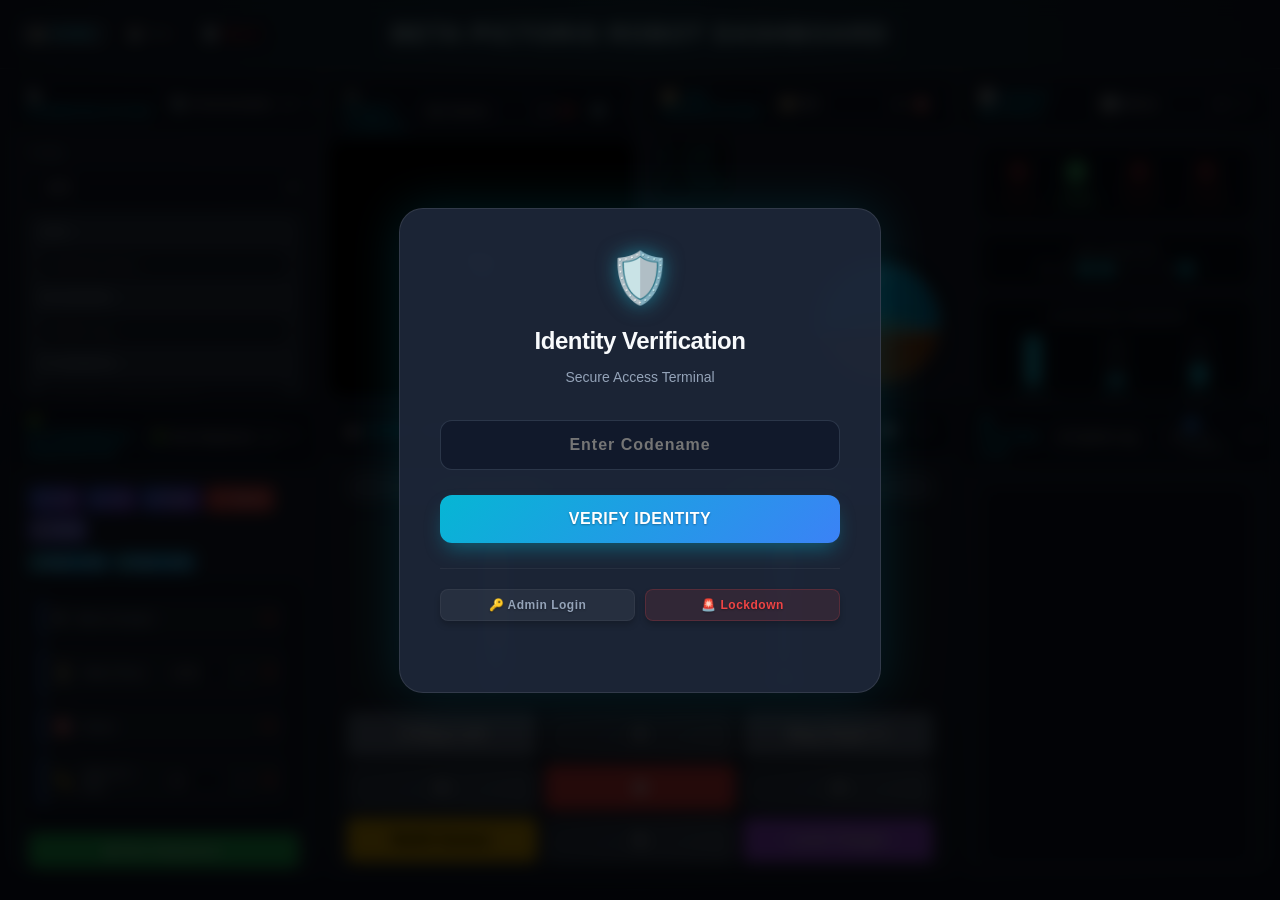
==== commit 7158988c: "Refactor dashboard layout and remove unused buzzer functionality - Updated CSS for the dashboard gri" ====
--- a/control-panel.html
+++ b/control-panel.html
@@ -410,567 +410,478 @@
             </div>
         </div>
 
-    </div>
-
-    <!-- BUZZER WIDGET -->
-    <div class="widget" id="widget_buzzer">
-        <div class="widget-header">
-            <h3>🎹 Audio Synth</h3>
-            <div class="widget-controls">
-                <button class="widget-btn" onclick="toggleMaximize(this)">⛶</button>
-            </div>
-        </div>
-        <div class="widget-content" style="display:flex; flex-direction:column; gap:10px;">
-            <!-- PIANO KEYS (Do to Do) -->
-            <div
-                style="background: #1e293b; padding: 10px; border-radius: 8px; overflow-x:auto; display:flex; justify-content:center; gap:4px;">
-                <button class="piano-key" onclick="playTone('C4')"
-                    style="width:35px; height:100px; background:white; color:black; border:none; border-radius:0 0 4px 4px; cursor:pointer; position:relative;">
-                    <span
-                        style="position:absolute; bottom:5px; left:0; width:100%; text-align:center; font-size:10px; font-weight:bold;">Do</span>
-                </button>
-                <button class="piano-key" onclick="playTone('D4')"
-                    style="width:35px; height:100px; background:white; color:black; border:none; border-radius:0 0 4px 4px; cursor:pointer; position:relative;">
-                    <span
-                        style="position:absolute; bottom:5px; left:0; width:100%; text-align:center; font-size:10px; font-weight:bold;">Re</span>
-                </button>
-                <button class="piano-key" onclick="playTone('E4')"
-                    style="width:35px; height:100px; background:white; color:black; border:none; border-radius:0 0 4px 4px; cursor:pointer; position:relative;">
-                    <span
-                        style="position:absolute; bottom:5px; left:0; width:100%; text-align:center; font-size:10px; font-weight:bold;">Mi</span>
-                </button>
-                <button class="piano-key" onclick="playTone('F4')"
-                    style="width:35px; height:100px; background:white; color:black; border:none; border-radius:0 0 4px 4px; cursor:pointer; position:relative;">
-                    <span
-                        style="position:absolute; bottom:5px; left:0; width:100%; text-align:center; font-size:10px; font-weight:bold;">Fa</span>
-                </button>
-                <button class="piano-key" onclick="playTone('G4')"
-                    style="width:35px; height:100px; background:white; color:black; border:none; border-radius:0 0 4px 4px; cursor:pointer; position:relative;">
-                    <span
-                        style="position:absolute; bottom:5px; left:0; width:100%; text-align:center; font-size:10px; font-weight:bold;">Sol</span>
-                </button>
-                <button class="piano-key" onclick="playTone('A4')"
-                    style="width:35px; height:100px; background:white; color:black; border:none; border-radius:0 0 4px 4px; cursor:pointer; position:relative;">
-                    <span
-                        style="position:absolute; bottom:5px; left:0; width:100%; text-align:center; font-size:10px; font-weight:bold;">La</span>
-                </button>
-                <button class="piano-key" onclick="playTone('B4')"
-                    style="width:35px; height:100px; background:white; color:black; border:none; border-radius:0 0 4px 4px; cursor:pointer; position:relative;">
-                    <span
-                        style="position:absolute; bottom:5px; left:0; width:100%; text-align:center; font-size:10px; font-weight:bold;">Si</span>
-                </button>
-                <button class="piano-key" onclick="playTone('C5')"
-                    style="width:35px; height:100px; background:white; color:black; border:none; border-radius:0 0 4px 4px; cursor:pointer; position:relative;">
-                    <span
-                        style="position:absolute; bottom:5px; left:0; width:100%; text-align:center; font-size:10px; font-weight:bold;">Do</span>
-                </button>
-            </div>
-
-            <!-- CONTROLS -->
-            <div style="display:flex; gap:5px; align-items:center;">
-                <input id="songNameInput" placeholder="Song Name"
-                    style="flex:1; width:50px; background:#0f172a; border:1px solid #475569; color:white; padding:5px; border-radius:4px;">
-                <button onclick="addNoteBlock()"
-                    style="flex:1; background:#3b82f6; color:white; border:none; padding:8px; border-radius:4px; cursor:pointer;">+
-                    Add Block</button>
-            </div>
-            <div style="display:flex; gap:5px;">
-                <button onclick="playSequence()"
-                    style="flex:1; background:#22c55e; color:white; border:none; padding:8px; border-radius:4px; cursor:pointer; font-weight:bold;">▶
-                    Play Sequence</button>
-                <button onclick="saveSong()"
-                    style="flex:1; background:#06b6d4; color:white; border:none; padding:8px; border-radius:4px; cursor:pointer;">💾
-                    Save</button>
-            </div>
-
-            <!-- COMPOSER AREA -->
-            <div id="composerSequence"
-                style="flex:1; background:rgba(0,0,0,0.2); overflow-y:auto; padding:5px; border-radius:4px; min-height:120px; border:1px solid #334155;">
-                <div style="text-align:center; color:#64748b; font-size:10px; margin-top:20px;">Sequence Empty - Add
-                    Blocks</div>
-            </div>
-
-            <!-- LIBRARY -->
-            <div style="border-top:1px solid #334155; padding-top:5px;">
-                <div style="display:flex; justify-content:space-between; align-items:center; margin-bottom:5px;">
-                    <span style="font-size:11px; color:#94a3b8;">Saved Songs</span>
-                    <button onclick="loadCommonSongs()"
-                        style="font-size:10px; background:transparent; border:none; color:#38bdf8; cursor:pointer;">Refresh</button>
-                </div>
-                <div id="savedSongsList" style="max-height:80px; overflow-y:auto; font-size:10px;"></div>
-            </div>
-        </div>
-    </div>
-
-    <!-- CHAT WIDGET -->
-    <div class="widget" id="widget_chat">
-        <div class="widget-header">
-            <h3>💬 Team Chat</h3>
-            <div class="widget-controls" style="display:flex; align-items:center; gap:5px;">
-                <button id="btnClearChat" onclick="clearChat()"
-                    style="display:none; background:#ef4444; border:none; color:white; font-size:10px; padding:2px 5px; border-radius:3px; cursor:pointer;"
-                    title="Clear All Chat">🗑 Clear</button>
-                <button class="widget-btn" onclick="toggleMaximize(this)">⛶</button>
-            </div>
-        </div>
-        <div class="widget-content" style="display:flex; flex-direction:column; padding:0;">
-            <div id="chatMessages" style="flex:1; overflow-y:auto; padding:10px; background:#0f172a;">
-                <div style="color:#64748b; font-size:12px; text-align:center;">--- Chat Started ---</div>
-            </div>
-            <div style="display:flex; padding:5px; background:#1e293b; border-top:1px solid #334155;">
-                <input id="chatInput" placeholder="Type message..."
-                    style="flex:1; background:#0f172a; border:none; color:white; padding:8px; border-radius:4px; font-size:12px;">
-                <button id="chatSendBtn"
-                    style="background:#3b82f6; border:none; color:white; padding:0 12px; margin-left:5px; border-radius:4px; cursor:pointer;">➤</button>
-            </div>
-        </div>
-    </div>
-
-    <!-- SYSTEM LOG WIDGET (Consolidated) -->
-    <div class="widget" id="widget_term_sys">
-        <div class="widget-header">
-            <h3>🖥 System Log</h3>
-            <div class="widget-controls" style="display:flex; align-items:center; gap:10px;">
-                <label style="margin:0; cursor:pointer; color:var(--text-secondary); font-size:10px;">
-                    <input type="checkbox" id="autoScrollLogs" checked style="width:auto; margin:0 4px 0 0;">
-                    Auto-scroll
-                </label>
-                <button class="widget-btn" onclick="toggleMaximize(this)">⛶</button>
-            </div>
-        </div>
-        <div class="widget-content">
-            <div id="terminal"
-                style="background:#0f172a; height:100%; overflow-y:auto; padding:5px; font-family:monospace; font-size:12px;">
-            </div>
-        </div>
-    </div>
-
-    <!-- CAMERA WIDGET -->
-    <div class="widget" id="widget_camera">
-        <div class="widget-header">
-            <h3>📷 Robot Camera</h3>
-            <div class="widget-controls" style="display:flex; align-items:center; gap:5px;">
-                <button id="btnCamToggle" class="widget-btn" onclick="toggleCameraState()"
-                    style="color:#ef4444; font-weight:bold;" title="Turn Camera ON/OFF">⏻</button>
-                <button class="widget-btn" onclick="openCameraSettings()">⚙️</button>
-                <button class="widget-btn" onclick="toggleMaximize(this)">⛶</button>
-            </div>
-        </div>
-        <div class="widget-content" style="display:flex; align-items:center; justify-content:center; background:#000;">
-            <div style="color:#475569; text-align:center;">
-                <div style="font-size:30px;">📷</div>
-                <div style="font-size:12px;">NO SIGNAL</div>
-            </div>
-        </div>
-    </div>
-
-    <!-- IMU WIDGET -->
-    <div class="widget" id="widget_imu">
-        <div class="widget-header">
-            <h3>🧭 IMU Orientation</h3>
-            <div class="widget-controls">
-                <button class="widget-btn" onclick="calibrateIMU()" style="color:#fbbf24;"
-                    title="Calibrate Zero">🎯</button>
-                <button class="widget-btn" onclick="toggleMaximize(this)">⛶</button>
-            </div>
-        </div>
-        <div class="widget-content" style="position:relative; padding:0; overflow:hidden;">
-            <!-- 3D SCENE (Background) -->
-            <div id="imu-container" style="width:100%; height:100%; position:absolute; top:0; left:0;"></div>
-
-            <!-- OVERLAYS -->
-            <div
-                style="position:absolute; top:10px; left:10px; z-index:10; font-family:monospace; color:#22d3ee; background:rgba(0,0,0,0.5); padding:5px; border-radius:4px; pointer-events:none;">
-                <div>R: <b id="valRoll">0.0</b>°</div>
-                <div>P: <b id="valPitch">0.0</b>°</div>
-                <div>Y: <b id="valYaw">0.0</b>°</div>
-            </div>
-
-            <!-- COMPASS INDICATOR -->
-            <div id="compass-indicator"
-                style="position:absolute; bottom:10px; left:10px; width:120px; height:120px; background:rgba(0,0,0,0.5); border-radius:50%; border:2px solid #334155; display:flex; align-items:center; justify-content:center; overflow:hidden; z-index:10;">
-                <!-- Compass Face (Rotates) -->
-                <div id="compass-face"
-                    style="position:relative; width:100%; height:100%; border-radius:50%; transition: transform 0.1s linear;">
-                    <!-- N/S/E/W Labels -->
+        <!-- CHAT WIDGET -->
+        <div class="widget" id="widget_chat">
+            <div class="widget-header">
+                <h3>💬 Team Chat</h3>
+                <div class="widget-controls" style="display:flex; align-items:center; gap:5px;">
+                    <button id="btnClearChat" onclick="clearChat()"
+                        style="display:none; background:#ef4444; border:none; color:white; font-size:10px; padding:2px 5px; border-radius:3px; cursor:pointer;"
+                        title="Clear All Chat">🗑 Clear</button>
+                    <button class="widget-btn" onclick="toggleMaximize(this)">⛶</button>
+                </div>
+            </div>
+            <div class="widget-content" style="display:flex; flex-direction:column; padding:0;">
+                <div id="chatMessages" style="flex:1; overflow-y:auto; padding:10px; background:#0f172a;">
+                    <div style="color:#64748b; font-size:12px; text-align:center;">--- Chat Started ---</div>
+                </div>
+                <div style="display:flex; padding:5px; background:#1e293b; border-top:1px solid #334155;">
+                    <input id="chatInput" placeholder="Type message..."
+                        style="flex:1; background:#0f172a; border:none; color:white; padding:8px; border-radius:4px; font-size:12px;">
+                    <button id="chatSendBtn"
+                        style="background:#3b82f6; border:none; color:white; padding:0 12px; margin-left:5px; border-radius:4px; cursor:pointer;">➤</button>
+                </div>
+            </div>
+        </div>
+
+        <!-- SYSTEM LOG WIDGET (Consolidated) -->
+        <div class="widget" id="widget_term_sys">
+            <div class="widget-header">
+                <h3>🖥 System Log</h3>
+                <div class="widget-controls" style="display:flex; align-items:center; gap:10px;">
+                    <label style="margin:0; cursor:pointer; color:var(--text-secondary); font-size:10px;">
+                        <input type="checkbox" id="autoScrollLogs" checked style="width:auto; margin:0 4px 0 0;">
+                        Auto-scroll
+                    </label>
+                    <button class="widget-btn" onclick="toggleMaximize(this)">⛶</button>
+                </div>
+            </div>
+            <div class="widget-content">
+                <div id="terminal"
+                    style="background:#0f172a; height:100%; overflow-y:auto; padding:5px; font-family:monospace; font-size:12px;">
+                </div>
+            </div>
+        </div>
+
+        <!-- CAMERA WIDGET -->
+        <div class="widget" id="widget_camera">
+            <div class="widget-header">
+                <h3>📷 Robot Camera</h3>
+                <div class="widget-controls" style="display:flex; align-items:center; gap:5px;">
+                    <button id="btnCamToggle" class="widget-btn" onclick="toggleCameraState()"
+                        style="color:#ef4444; font-weight:bold;" title="Turn Camera ON/OFF">⏻</button>
+                    <button class="widget-btn" onclick="openCameraSettings()">⚙️</button>
+                    <button class="widget-btn" onclick="toggleMaximize(this)">⛶</button>
+                </div>
+            </div>
+            <div class="widget-content"
+                style="display:flex; align-items:center; justify-content:center; background:#000;">
+                <div style="color:#475569; text-align:center;">
+                    <div style="font-size:30px;">📷</div>
+                    <div style="font-size:12px;">NO SIGNAL</div>
+                </div>
+            </div>
+        </div>
+
+        <!-- IMU WIDGET -->
+        <div class="widget" id="widget_imu">
+            <div class="widget-header">
+                <h3>🧭 IMU Orientation</h3>
+                <div class="widget-controls">
+                    <button class="widget-btn" onclick="calibrateIMU()" style="color:#fbbf24;"
+                        title="Calibrate Zero">🎯</button>
+                    <button class="widget-btn" onclick="toggleMaximize(this)">⛶</button>
+                </div>
+            </div>
+            <div class="widget-content" style="position:relative; padding:0; overflow:hidden;">
+                <!-- 3D SCENE (Background) -->
+                <div id="imu-container" style="width:100%; height:100%; position:absolute; top:0; left:0;"></div>
+
+                <!-- OVERLAYS -->
+                <div
+                    style="position:absolute; top:10px; left:10px; z-index:10; font-family:monospace; color:#22d3ee; background:rgba(0,0,0,0.5); padding:5px; border-radius:4px; pointer-events:none;">
+                    <div>R: <b id="valRoll">0.0</b>°</div>
+                    <div>P: <b id="valPitch">0.0</b>°</div>
+                    <div>Y: <b id="valYaw">0.0</b>°</div>
+                </div>
+
+                <!-- COMPASS INDICATOR -->
+                <div id="compass-indicator"
+                    style="position:absolute; bottom:10px; left:10px; width:120px; height:120px; background:rgba(0,0,0,0.5); border-radius:50%; border:2px solid #334155; display:flex; align-items:center; justify-content:center; overflow:hidden; z-index:10;">
+                    <!-- Compass Face (Rotates) -->
+                    <div id="compass-face"
+                        style="position:relative; width:100%; height:100%; border-radius:50%; transition: transform 0.1s linear;">
+                        <!-- N/S/E/W Labels -->
+                        <div
+                            style="position:absolute; top:5px; left:50%; transform:translateX(-50%); font-size:12px; font-weight:bold; color:#ef4444;">
+                            N</div>
+                        <div
+                            style="position:absolute; bottom:5px; left:50%; transform:translateX(-50%); font-size:12px; font-weight:bold; color:white;">
+                            S</div>
+                        <div
+                            style="position:absolute; right:5px; top:50%; transform:translateY(-50%); font-size:12px; font-weight:bold; color:white;">
+                            E</div>
+                        <div
+                            style="position:absolute; left:5px; top:50%; transform:translateY(-50%); font-size:12px; font-weight:bold; color:white;">
+                            W</div>
+                        <!-- Ticks -->
+                        <div
+                            style="position:absolute; top:0; left:50%; width:1px; height:100%; background:rgba(255,255,255,0.2);">
+                        </div>
+                        <div
+                            style="position:absolute; top:50%; left:0; width:100%; height:1px; background:rgba(255,255,255,0.2);">
+                        </div>
+                        <div
+                            style="position:absolute; top:15%; left:50%; width:1px; height:70%; background:rgba(255,255,255,0.1); transform:rotate(45deg);">
+                        </div>
+                        <div
+                            style="position:absolute; top:15%; left:50%; width:1px; height:70%; background:rgba(255,255,255,0.1); transform:rotate(-45deg);">
+                        </div>
+                    </div>
+                    <!-- Fixed Needle/Marker -->
                     <div
-                        style="position:absolute; top:5px; left:50%; transform:translateX(-50%); font-size:12px; font-weight:bold; color:#ef4444;">
-                        N</div>
+                        style="position:absolute; top:0; left:50%; transform:translateX(-50%); width:0; height:0; border-left: 6px solid transparent; border-right: 6px solid transparent; border-top: 10px solid #facc15; z-index:11;">
+                    </div>
+                </div>
+
+                <!-- ATTITUDE INDICATOR (PFD STYLE) - Bottom Right -->
+
+                <div id="ai-container"
+                    style="width:120px; height:120px; background:#000; border-radius:50%; border:3px solid #475569; position:absolute; bottom:10px; right:10px; overflow:hidden; box-shadow:0 0 20px rgba(0,0,0,0.8); z-index:10;">
+
+                    <!-- ROTATING HORIZON (Handles ROLL) -->
+                    <div id="ai-horizon"
+                        style="width:100%; height:100%; position:absolute; top:0; left:0; transform-origin:center;">
+
+                        <!-- PITCH PLANE (Handles PITCH) -->
+                        <div id="ai-pitch-plane"
+                            style="position:absolute; top:-50%; left:-50%; width:200%; height:200%; background:linear-gradient(to bottom, #0099cc 50%, #8b4513 50%);">
+                            <!-- Pitch Ladder -->
+                            <div
+                                style="position:absolute; top:50%; left:50%; transform:translate(-50%, -50%); width:60px; text-align:center; opacity:0.8;">
+                                <!-- +20 -->
+                                <div style="height:1px; background:white; margin:15px auto; width:15px;"></div>
+                                <!-- +10 -->
+                                <div style="height:1px; background:white; margin:15px auto; width:25px;"></div>
+                                <!-- Horizon -->
+                                <div style="height:2px; background:white; margin:15px auto; width:80px;"></div>
+                                <!-- -10 -->
+                                <div style="height:1px; background:white; margin:15px auto; width:25px;"></div>
+                                <!-- -20 -->
+                                <div style="height:1px; background:white; margin:15px auto; width:15px;"></div>
+                            </div>
+                        </div>
+
+                        <!-- Bank Pointer (Rotates with Horizon) -->
+                        <div
+                            style="position:absolute; top:10px; left:50%; transform:translateX(-50%); width:0; height:0; border-left:5px solid transparent; border-right:5px solid transparent; border-bottom:8px solid white;">
+                        </div>
+                    </div>
+
+                    <!-- FIXED BEZEL ELEMENTS (HUD) -->
+                    <!-- Center Wings (Aircraft Reference) -->
                     <div
-                        style="position:absolute; bottom:5px; left:50%; transform:translateX(-50%); font-size:12px; font-weight:bold; color:white;">
-                        S</div>
+                        style="position:absolute; top:50%; left:50%; transform:translate(-50%, -50%); width:60px; height:2px; background:#fbbf24; box-shadow:0 1px 2px black;">
+                    </div>
                     <div
-                        style="position:absolute; right:5px; top:50%; transform:translateY(-50%); font-size:12px; font-weight:bold; color:white;">
-                        E</div>
+                        style="position:absolute; top:50%; left:50%; transform:translate(-50%, -50%); width:2px; height:8px; background:#fbbf24; box-shadow:0 1px 2px black;">
+                    </div>
                     <div
-                        style="position:absolute; left:5px; top:50%; transform:translateY(-50%); font-size:12px; font-weight:bold; color:white;">
-                        W</div>
-                    <!-- Ticks -->
-                    <div
-                        style="position:absolute; top:0; left:50%; width:1px; height:100%; background:rgba(255,255,255,0.2);">
-                    </div>
-                    <div
-                        style="position:absolute; top:50%; left:0; width:100%; height:1px; background:rgba(255,255,255,0.2);">
-                    </div>
-                    <div
-                        style="position:absolute; top:15%; left:50%; width:1px; height:70%; background:rgba(255,255,255,0.1); transform:rotate(45deg);">
-                    </div>
-                    <div
-                        style="position:absolute; top:15%; left:50%; width:1px; height:70%; background:rgba(255,255,255,0.1); transform:rotate(-45deg);">
-                    </div>
-                </div>
-                <!-- Fixed Needle/Marker -->
+                        style="position:absolute; top:50%; left:50%; width:6px; height:6px; background:#fbbf24; border-radius:50%; transform:translate(-50%, -50%); box-shadow:0 1px 2px black;">
+                    </div>
+
+                    <!-- Bank Scale (Fixed on Top) -->
+                    <div style="position:absolute; top:0; left:0; width:100%; height:100%; pointer-events:none;">
+                        <div
+                            style="position:absolute; top:4px; left:50%; transform:translateX(-50%); width:2px; height:5px; background:white;">
+                        </div> <!-- 0 -->
+                        <div
+                            style="position:absolute; top:5px; left:35%; transform:rotate(-30deg); width:2px; height:5px; background:white;">
+                        </div> <!-- 30L -->
+                        <div
+                            style="position:absolute; top:5px; right:35%; transform:rotate(30deg); width:2px; height:5px; background:white;">
+                        </div> <!-- 30R -->
+                    </div>
+                </div>
+            </div>
+        </div>
+
+        <!-- AUTONOMOUS SEQUENCER WIDGET -->
+        <div class="widget" id="widget_auto">
+            <div class="widget-header">
+                <h3>🧩 Autonomous Sequencer</h3>
+                <div class="widget-controls">
+                    <button class="widget-btn" onclick="toggleMaximize(this)">⛶</button>
+                </div>
+            </div>
+            <div class="widget-content">
+                <!-- Controls -->
+                <div style="display:flex; gap:5px; margin-bottom:10px; flex-wrap:wrap;">
+                    <button onclick="addCommand('MOVE_FORWARD')" style="font-size:12px; padding:6px;">⬆ Fwd</button>
+                    <button onclick="addCommand('TURN_LEFT')" style="font-size:12px; padding:6px;">⬅ Left</button>
+                    <button onclick="addCommand('TURN_RIGHT')" style="font-size:12px; padding:6px;">➡ Right</button>
+                    <button onclick="addCommand('SHOOT')" style="font-size:12px; padding:6px; background:#ef4444;">🎯
+                        Shoot</button>
+                    <button onclick="addCommand('WAIT')" style="font-size:12px; padding:6px; background:#6366f1;">⏳
+                        Wait</button>
+                </div>
+                <div style="display:flex; gap:5px; margin-bottom:15px; flex-wrap:wrap;">
+                    <button onclick="addCommand('WAIT_US_LESS')"
+                        style="font-size:10px; padding:4px; background:#0ea5e9;">📏 Wait < Dist</button>
+                            <button onclick="addCommand('WAIT_US_MORE')"
+                                style="font-size:10px; padding:4px; background:#0ea5e9;">📏 Wait > Dist</button>
+                </div>
+
+                <!-- Sequence List -->
+                <div id="autoSequenceList"
+                    style="background:#0f172a; min-height:150px; padding:10px; border-radius:5px; margin-bottom:10px; max-height:250px; overflow-y:auto;">
+                    <div style="color:#64748b; text-align:center; padding:20px;">No commands added</div>
+                </div>
+
+                <!-- Execution Controls -->
+                <button id="btnRunAuto" onclick="runSequence()" style="width:100%; background:#22c55e;">▶ Run
+                    Sequence</button>
+            </div>
+        </div>
+
+        <!-- METRICS WIDGET -->
+        <div class="widget" id="widget_metrics">
+            <div class="widget-header">
+                <h3>📊 Robot Metrics</h3>
+                <div class="widget-controls">
+                    <button class="widget-btn" onclick="toggleMaximize(this)">⛶</button>
+                </div>
+            </div>
+            <div class="widget-content">
+                <!-- STATUS INDICATORS -->
                 <div
-                    style="position:absolute; top:0; left:50%; transform:translateX(-50%); width:0; height:0; border-left: 6px solid transparent; border-right: 6px solid transparent; border-top: 10px solid #facc15; z-index:11;">
-                </div>
-            </div>
-
-            <!-- ATTITUDE INDICATOR (PFD STYLE) - Bottom Right -->
-
-            <div id="ai-container"
-                style="width:120px; height:120px; background:#000; border-radius:50%; border:3px solid #475569; position:absolute; bottom:10px; right:10px; overflow:hidden; box-shadow:0 0 20px rgba(0,0,0,0.8); z-index:10;">
-
-                <!-- ROTATING HORIZON (Handles ROLL) -->
-                <div id="ai-horizon"
-                    style="width:100%; height:100%; position:absolute; top:0; left:0; transform-origin:center;">
-
-                    <!-- PITCH PLANE (Handles PITCH) -->
-                    <div id="ai-pitch-plane"
-                        style="position:absolute; top:-50%; left:-50%; width:200%; height:200%; background:linear-gradient(to bottom, #0099cc 50%, #8b4513 50%);">
-                        <!-- Pitch Ladder -->
-                        <div
-                            style="position:absolute; top:50%; left:50%; transform:translate(-50%, -50%); width:60px; text-align:center; opacity:0.8;">
-                            <!-- +20 -->
-                            <div style="height:1px; background:white; margin:15px auto; width:15px;"></div>
-                            <!-- +10 -->
-                            <div style="height:1px; background:white; margin:15px auto; width:25px;"></div>
-                            <!-- Horizon -->
-                            <div style="height:2px; background:white; margin:15px auto; width:80px;"></div>
-                            <!-- -10 -->
-                            <div style="height:1px; background:white; margin:15px auto; width:25px;"></div>
-                            <!-- -20 -->
-                            <div style="height:1px; background:white; margin:15px auto; width:15px;"></div>
-                        </div>
-                    </div>
-
-                    <!-- Bank Pointer (Rotates with Horizon) -->
-                    <div
-                        style="position:absolute; top:10px; left:50%; transform:translateX(-50%); width:0; height:0; border-left:5px solid transparent; border-right:5px solid transparent; border-bottom:8px solid white;">
-                    </div>
-                </div>
-
-                <!-- FIXED BEZEL ELEMENTS (HUD) -->
-                <!-- Center Wings (Aircraft Reference) -->
+                    style="display:flex; justify-content:space-around; margin-bottom:15px; background:#0b1220; padding:10px; border-radius:8px;">
+                    <div id="indBall" style="text-align:center; color:#ef4444;">
+                        <div style="font-size:20px;">⬤</div>
+                        <div style="font-size:12px;">Ball Found</div>
+                    </div>
+                    <div id="indMag" style="text-align:center; color:#ef4444;">
+                        <div style="font-size:20px;">⬤</div>
+                        <div style="font-size:12px;">Mag Loaded</div>
+                    </div>
+                    <div id="indReady" style="text-align:center; color:#ef4444;">
+                        <div style="font-size:20px;">⬤</div>
+                        <div style="font-size:12px;">Ready Shoot</div>
+                    </div>
+                    <div id="indLocked" style="text-align:center; color:#ef4444;">
+                        <div style="font-size:20px;">⬤</div>
+                        <div style="font-size:12px;">Target Locked</div>
+                    </div>
+                </div>
+
+
+
+                <!-- LINE SENSORS -->
+
+                <!-- LINE SENSORS -->
                 <div
-                    style="position:absolute; top:50%; left:50%; transform:translate(-50%, -50%); width:60px; height:2px; background:#fbbf24; box-shadow:0 1px 2px black;">
-                </div>
+                    style="margin-bottom:15px; background:#0b1220; padding:10px; border-radius:8px; text-align:center;">
+                    <div style="font-size:12px; color:#94a3b8; margin-bottom:5px;">LINE SENSORS</div>
+                    <div style="display:flex; justify-content:center; gap:8px;">
+                        <div id="line_0" class="line-sensor"
+                            style="width:12px; height:12px; border-radius:50%; background:#ef4444;"></div>
+                        <div id="line_1" class="line-sensor"
+                            style="width:12px; height:12px; border-radius:50%; background:#ef4444;"></div>
+                        <div id="line_2" class="line-sensor"
+                            style="width:12px; height:12px; border-radius:50%; background:#ef4444;"></div>
+                        <div id="line_3" class="line-sensor"
+                            style="width:12px; height:12px; border-radius:50%; background:#ef4444;"></div>
+                        <div id="line_4" class="line-sensor"
+                            style="width:12px; height:12px; border-radius:50%; background:#ef4444;"></div>
+                        <div id="line_5" class="line-sensor"
+                            style="width:12px; height:12px; border-radius:50%; background:#ef4444;"></div>
+                        <div id="line_6" class="line-sensor"
+                            style="width:12px; height:12px; border-radius:50%; background:#ef4444;"></div>
+                        <div id="line_7" class="line-sensor"
+                            style="width:12px; height:12px; border-radius:50%; background:#ef4444;"></div>
+                    </div>
+                </div>
+
+                <!-- ULTRASONIC SENSORS -->
                 <div
-                    style="position:absolute; top:50%; left:50%; transform:translate(-50%, -50%); width:2px; height:8px; background:#fbbf24; box-shadow:0 1px 2px black;">
-                </div>
-                <div
-                    style="position:absolute; top:50%; left:50%; width:6px; height:6px; background:#fbbf24; border-radius:50%; transform:translate(-50%, -50%); box-shadow:0 1px 2px black;">
-                </div>
-
-                <!-- Bank Scale (Fixed on Top) -->
-                <div style="position:absolute; top:0; left:0; width:100%; height:100%; pointer-events:none;">
-                    <div
-                        style="position:absolute; top:4px; left:50%; transform:translateX(-50%); width:2px; height:5px; background:white;">
-                    </div> <!-- 0 -->
-                    <div
-                        style="position:absolute; top:5px; left:35%; transform:rotate(-30deg); width:2px; height:5px; background:white;">
-                    </div> <!-- 30L -->
-                    <div
-                        style="position:absolute; top:5px; right:35%; transform:rotate(30deg); width:2px; height:5px; background:white;">
-                    </div> <!-- 30R -->
-                </div>
-            </div>
-        </div>
-    </div>
-
-    <!-- AUTONOMOUS SEQUENCER WIDGET -->
-    <div class="widget" id="widget_auto">
-        <div class="widget-header">
-            <h3>🧩 Autonomous Sequencer</h3>
-            <div class="widget-controls">
-                <button class="widget-btn" onclick="toggleMaximize(this)">⛶</button>
-            </div>
-        </div>
-        <div class="widget-content">
-            <!-- Controls -->
-            <div style="display:flex; gap:5px; margin-bottom:10px; flex-wrap:wrap;">
-                <button onclick="addCommand('MOVE_FORWARD')" style="font-size:12px; padding:6px;">⬆ Fwd</button>
-                <button onclick="addCommand('TURN_LEFT')" style="font-size:12px; padding:6px;">⬅ Left</button>
-                <button onclick="addCommand('TURN_RIGHT')" style="font-size:12px; padding:6px;">➡ Right</button>
-                <button onclick="addCommand('SHOOT')" style="font-size:12px; padding:6px; background:#ef4444;">🎯
-                    Shoot</button>
-                <button onclick="addCommand('WAIT')" style="font-size:12px; padding:6px; background:#6366f1;">⏳
-                    Wait</button>
-            </div>
-            <div style="display:flex; gap:5px; margin-bottom:15px; flex-wrap:wrap;">
-                <button onclick="addCommand('WAIT_US_LESS')" style="font-size:10px; padding:4px; background:#0ea5e9;">📏
-                    Wait < Dist</button>
-                        <button onclick="addCommand('WAIT_US_MORE')"
-                            style="font-size:10px; padding:4px; background:#0ea5e9;">📏 Wait > Dist</button>
-            </div>
-
-            <!-- Sequence List -->
-            <div id="autoSequenceList"
-                style="background:#0f172a; min-height:150px; padding:10px; border-radius:5px; margin-bottom:10px; max-height:250px; overflow-y:auto;">
-                <div style="color:#64748b; text-align:center; padding:20px;">No commands added</div>
-            </div>
-
-            <!-- Execution Controls -->
-            <button id="btnRunAuto" onclick="runSequence()" style="width:100%; background:#22c55e;">▶ Run
-                Sequence</button>
-        </div>
-    </div>
-
-    <!-- METRICS WIDGET -->
-    <div class="widget" id="widget_metrics">
-        <div class="widget-header">
-            <h3>📊 Robot Metrics</h3>
-            <div class="widget-controls">
-                <button class="widget-btn" onclick="toggleMaximize(this)">⛶</button>
-            </div>
-        </div>
-        <div class="widget-content">
-            <!-- STATUS INDICATORS -->
-            <div
-                style="display:flex; justify-content:space-around; margin-bottom:15px; background:#0b1220; padding:10px; border-radius:8px;">
-                <div id="indBall" style="text-align:center; color:#ef4444;">
-                    <div style="font-size:20px;">⬤</div>
-                    <div style="font-size:12px;">Ball Found</div>
-                </div>
-                <div id="indMag" style="text-align:center; color:#ef4444;">
-                    <div style="font-size:20px;">⬤</div>
-                    <div style="font-size:12px;">Mag Loaded</div>
-                </div>
-                <div id="indReady" style="text-align:center; color:#ef4444;">
-                    <div style="font-size:20px;">⬤</div>
-                    <div style="font-size:12px;">Ready Shoot</div>
-                </div>
-                <div id="indLocked" style="text-align:center; color:#ef4444;">
-                    <div style="font-size:20px;">⬤</div>
-                    <div style="font-size:12px;">Target Locked</div>
-                </div>
-            </div>
-
-
-
-            <!-- LINE SENSORS -->
-
-            <!-- LINE SENSORS -->
-            <div style="margin-bottom:15px; background:#0b1220; padding:10px; border-radius:8px; text-align:center;">
-                <div style="font-size:12px; color:#94a3b8; margin-bottom:5px;">LINE SENSORS</div>
-                <div style="display:flex; justify-content:center; gap:8px;">
-                    <div id="line_0" class="line-sensor"
-                        style="width:12px; height:12px; border-radius:50%; background:#ef4444;"></div>
-                    <div id="line_1" class="line-sensor"
-                        style="width:12px; height:12px; border-radius:50%; background:#ef4444;"></div>
-                    <div id="line_2" class="line-sensor"
-                        style="width:12px; height:12px; border-radius:50%; background:#ef4444;"></div>
-                    <div id="line_3" class="line-sensor"
-                        style="width:12px; height:12px; border-radius:50%; background:#ef4444;"></div>
-                    <div id="line_4" class="line-sensor"
-                        style="width:12px; height:12px; border-radius:50%; background:#ef4444;"></div>
-                    <div id="line_5" class="line-sensor"
-                        style="width:12px; height:12px; border-radius:50%; background:#ef4444;"></div>
-                    <div id="line_6" class="line-sensor"
-                        style="width:12px; height:12px; border-radius:50%; background:#ef4444;"></div>
-                    <div id="line_7" class="line-sensor"
-                        style="width:12px; height:12px; border-radius:50%; background:#ef4444;"></div>
-                </div>
-            </div>
-
-            <!-- ULTRASONIC SENSORS -->
-            <div style="margin-bottom:15px; background:#0b1220; padding:10px; border-radius:8px; text-align:center;">
-                <div style="font-size:12px; color:#94a3b8; margin-bottom:10px;">ULTRASONIC SENSORS</div>
-                <div style="display:flex; justify-content:space-around; align-items:flex-end; height:80px;">
-
-                    <!-- Sensor 1 -->
-                    <div style="text-align:center; width:30%;">
-                        <div
-                            style="width:16px; height:50px; background:#1e293b; margin:0 auto; position:relative; border-radius:3px; overflow:hidden;">
-                            <div id="us_bar_0"
-                                style="width:100%; height:0%; background:#22d3ee; position:absolute; bottom:0; transition: height 0.2s;">
+                    style="margin-bottom:15px; background:#0b1220; padding:10px; border-radius:8px; text-align:center;">
+                    <div style="font-size:12px; color:#94a3b8; margin-bottom:10px;">ULTRASONIC SENSORS</div>
+                    <div style="display:flex; justify-content:space-around; align-items:flex-end; height:80px;">
+
+                        <!-- Sensor 1 -->
+                        <div style="text-align:center; width:30%;">
+                            <div
+                                style="width:16px; height:50px; background:#1e293b; margin:0 auto; position:relative; border-radius:3px; overflow:hidden;">
+                                <div id="us_bar_0"
+                                    style="width:100%; height:0%; background:#22d3ee; position:absolute; bottom:0; transition: height 0.2s;">
+                                </div>
                             </div>
-                        </div>
-                        <div id="us_val_0" style="font-size:12px; color:#22d3ee; margin-top:4px;">0cm</div>
-                        <div style="font-size:10px; color:#94a3b8;">LEFT</div>
-                    </div>
-
-                    <!-- Sensor 2 -->
-                    <div style="text-align:center; width:30%;">
-                        <div
-                            style="width:16px; height:50px; background:#1e293b; margin:0 auto; position:relative; border-radius:3px; overflow:hidden;">
-                            <div id="us_bar_1"
-                                style="width:100%; height:0%; background:#22d3ee; position:absolute; bottom:0; transition: height 0.2s;">
+                            <div id="us_val_0" style="font-size:12px; color:#22d3ee; margin-top:4px;">0cm</div>
+                            <div style="font-size:10px; color:#94a3b8;">LEFT</div>
+                        </div>
+
+                        <!-- Sensor 2 -->
+                        <div style="text-align:center; width:30%;">
+                            <div
+                                style="width:16px; height:50px; background:#1e293b; margin:0 auto; position:relative; border-radius:3px; overflow:hidden;">
+                                <div id="us_bar_1"
+                                    style="width:100%; height:0%; background:#22d3ee; position:absolute; bottom:0; transition: height 0.2s;">
+                                </div>
                             </div>
-                        </div>
-                        <div id="us_val_1" style="font-size:12px; color:#22d3ee; margin-top:4px;">0cm</div>
-                        <div style="font-size:10px; color:#94a3b8;">CENTER</div>
-                    </div>
-
-                    <!-- Sensor 3 -->
-                    <div style="text-align:center; width:30%;">
-                        <div
-                            style="width:16px; height:50px; background:#1e293b; margin:0 auto; position:relative; border-radius:3px; overflow:hidden;">
-                            <div id="us_bar_2"
-                                style="width:100%; height:0%; background:#22d3ee; position:absolute; bottom:0; transition: height 0.2s;">
+                            <div id="us_val_1" style="font-size:12px; color:#22d3ee; margin-top:4px;">0cm</div>
+                            <div style="font-size:10px; color:#94a3b8;">CENTER</div>
+                        </div>
+
+                        <!-- Sensor 3 -->
+                        <div style="text-align:center; width:30%;">
+                            <div
+                                style="width:16px; height:50px; background:#1e293b; margin:0 auto; position:relative; border-radius:3px; overflow:hidden;">
+                                <div id="us_bar_2"
+                                    style="width:100%; height:0%; background:#22d3ee; position:absolute; bottom:0; transition: height 0.2s;">
+                                </div>
                             </div>
-                        </div>
-                        <div id="us_val_2" style="font-size:12px; color:#22d3ee; margin-top:4px;">0cm</div>
-                        <div style="font-size:10px; color:#94a3b8;">RIGHT</div>
-                    </div>
-                </div>
-            </div>
-
-            <!-- DIAGNOSTICS CHARTS COMBINED -->
-            <div class="chart-grid">
-                <!-- NEW DIAGNOSTICS -->
-                <div class="chart-wrapper-container">
-                    <div class="chart-header">
-                        <span>Fan</span> <span id="val_fanSpeed" style="color:#22d3ee">OFF</span>
-                    </div>
-                    <div class="chart-wrapper" onclick="toggleZoom(this)"><canvas id="fanSpeedChart"></canvas></div>
-                </div>
-                <div class="chart-wrapper-container">
-                    <div class="chart-header">
-                        <span>Core0</span> <span id="val_core0Temp" style="color:#22d3ee">0°C</span>
-                    </div>
-                    <div class="chart-wrapper" onclick="toggleZoom(this)"><canvas id="core0TempChart"></canvas>
-                    </div>
-                </div>
-                <div class="chart-wrapper-container">
-                    <div class="chart-header">
-                        <span>Core1</span> <span id="val_core1Temp" style="color:#22d3ee">0°C</span>
-                    </div>
-                    <div class="chart-wrapper" onclick="toggleZoom(this)"><canvas id="core1TempChart"></canvas>
-                    </div>
-                </div>
-                <div class="chart-wrapper-container">
-                    <div class="chart-header">
-                        <span>MotA</span> <span id="val_motorATemp" style="color:#22d3ee">0°C</span>
-                    </div>
-                    <div class="chart-wrapper" onclick="toggleZoom(this)"><canvas id="motorATempChart"></canvas>
-                    </div>
-                </div>
-                <div class="chart-wrapper-container">
-                    <div class="chart-header">
-                        <span>MotB</span> <span id="val_motorBTemp" style="color:#22d3ee">0°C</span>
-                    </div>
-                    <div class="chart-wrapper" onclick="toggleZoom(this)"><canvas id="motorBTempChart"></canvas>
-                    </div>
-                </div>
-
-                <!-- EXISTING METRICS -->
-                <div class="chart-wrapper-container">
-                    <div class="chart-header">
-                        <span>Bat</span> <span id="val_batteryChart" style="color:#22d3ee">0%</span>
-                    </div>
-                    <div class="chart-wrapper" onclick="toggleZoom(this)"><canvas id="batteryChart"></canvas></div>
-                </div>
-                <div class="chart-wrapper-container">
-                    <div class="chart-header">
-                        <span>Temp</span> <span id="val_tempChart" style="color:#22d3ee">0°C</span>
-                    </div>
-                    <div class="chart-wrapper" onclick="toggleZoom(this)"><canvas id="tempChart"></canvas></div>
-                </div>
-                <div class="chart-wrapper-container">
-                    <div class="chart-header">
-                        <span>Spd</span> <span id="val_speedChart" style="color:#22d3ee">0</span>
-                    </div>
-                    <div class="chart-wrapper" onclick="toggleZoom(this)"><canvas id="speedChart"></canvas></div>
-                </div>
-                <div class="chart-wrapper-container">
-                    <div class="chart-header">
-                        <span>Sig</span> <span id="val_signalChart" style="color:#22d3ee">0dB</span>
-                    </div>
-                    <div class="chart-wrapper" onclick="toggleZoom(this)"><canvas id="signalChart"></canvas></div>
-                </div>
-                <div class="chart-wrapper-container">
-                    <div class="chart-header">
-                        <span>Ping</span> <span id="val_pingChart" style="color:#22d3ee">0ms</span>
-                    </div>
-                    <div class="chart-wrapper" onclick="toggleZoom(this)"><canvas id="pingChart"></canvas></div>
-                </div>
-            </div>
-        </div>
-    </div>
-
-    <!-- ROBOT INFO WIDGET -->
-    <div class="widget" id="widget_info" style="display:none;">
-        <div class="widget-header">
-            <h3>ℹ Robot Specs</h3>
-            <div class="widget-controls">
-                <button class="widget-btn" onclick="toggleMaximize(this)">⛶</button>
-            </div>
-        </div>
-        <div class="widget-content" style="padding:15px; font-size:13px; line-height:1.6; color:#e2e8f0;">
-
-            <div style="margin-bottom:15px; border-bottom:1px solid #334155; padding-bottom:10px;">
-                <h4 style="color:#22d3ee; margin:0 0 5px 0;">🧠 Processing Unit</h4>
-                <div style="display:flex; justify-content:space-between;">
-                    <span>Microcontroller:</span> <span style="color:#94a3b8">ESP32-WROOM-32 (DevKit V1)</span>
-                </div>
-                <div style="display:flex; justify-content:space-between;">
-                    <span>Architecture:</span> <span style="color:#94a3b8">Dual Core Xtensa® 32-bit LX6</span>
-                </div>
-                <div style="display:flex; justify-content:space-between;">
-                    <span>Clock Speed:</span> <span style="color:#94a3b8">Up to 240 MHz</span>
-                </div>
-                <div style="display:flex; justify-content:space-between;">
-                    <span>Memory:</span> <span style="color:#94a3b8">520 KB SRAM / 4 MB Flash</span>
-                </div>
-            </div>
-
-            <div style="margin-bottom:15px; border-bottom:1px solid #334155; padding-bottom:10px;">
-                <h4 style="color:#a855f7; margin:0 0 5px 0;">🔌 Power System</h4>
-                <div style="display:flex; justify-content:space-between;">
-                    <span>Battery:</span> <span style="color:#94a3b8">3S LiPo (11.1V - 12.6V)</span>
-                </div>
-                <div style="display:flex; justify-content:space-between;">
-                    <span>Voltage Reg:</span> <span style="color:#94a3b8">LM2596 (Buck Converter 5V 3A)</span>
-                </div>
-                <div style="display:flex; justify-content:space-between;">
-                    <span>Motor Driver:</span> <span style="color:#94a3b8">2x L298N (Dual H-Bridge)</span>
-                </div>
-            </div>
-
-            <div style="margin-bottom:15px; border-bottom:1px solid #334155; padding-bottom:10px;">
-                <h4 style="color:#ef4444; margin:0 0 5px 0;">⚙ Actuators</h4>
-                <div style="display:flex; justify-content:space-between;">
-                    <span>Drive Motors:</span> <span style="color:#94a3b8">4x TT DC Gear Motors (1:48)</span>
-                </div>
-                <div style="display:flex; justify-content:space-between;">
-                    <span>Shooter:</span> <span style="color:#94a3b8">2x High-RPM DC Motors (Flywheel)</span>
-                </div>
-                <div style="display:flex; justify-content:space-between;">
-                    <span>Turret:</span> <span style="color:#94a3b8">1x MG996R Servo (Pitch Control)</span>
-                </div>
-                <div style="display:flex; justify-content:space-between;">
-                    <span>Cooling:</span> <span style="color:#94a3b8">1x 12V DC Fan (Active Cooling)</span>
-                </div>
-            </div>
-
-            <div>
-                <h4 style="color:#fbbf24; margin:0 0 5px 0;">📡 Sensors & Vision</h4>
-                <div style="display:flex; justify-content:space-between;">
-                    <span>Camera:</span> <span style="color:#94a3b8">OV2640 (2 Megapixel)</span>
-                </div>
-                <div style="display:flex; justify-content:space-between;">
-                    <span>IMU (Gyro/Acc):</span> <span style="color:#94a3b8">MPU6050 (6-Axis I2C)</span>
-                </div>
-                <div style="display:flex; justify-content:space-between;">
-                    <span>Line Sensors:</span> <span style="color:#94a3b8">8-Channel IR Array (TCRT5000)</span>
-                </div>
-                <div style="display:flex; justify-content:space-between;">
-                    <span>Distance:</span> <span style="color:#94a3b8">3x HC-SR04 Ultrasonic</span>
-                </div>
-            </div>
-
-        </div>
-    </div>
+                            <div id="us_val_2" style="font-size:12px; color:#22d3ee; margin-top:4px;">0cm</div>
+                            <div style="font-size:10px; color:#94a3b8;">RIGHT</div>
+                        </div>
+                    </div>
+                </div>
+
+                <!-- DIAGNOSTICS CHARTS COMBINED -->
+                <div class="chart-grid">
+                    <!-- NEW DIAGNOSTICS -->
+                    <div class="chart-wrapper-container">
+                        <div class="chart-header">
+                            <span>Fan</span> <span id="val_fanSpeed" style="color:#22d3ee">OFF</span>
+                        </div>
+                        <div class="chart-wrapper" onclick="toggleZoom(this)"><canvas id="fanSpeedChart"></canvas></div>
+                    </div>
+                    <div class="chart-wrapper-container">
+                        <div class="chart-header">
+                            <span>Core0</span> <span id="val_core0Temp" style="color:#22d3ee">0°C</span>
+                        </div>
+                        <div class="chart-wrapper" onclick="toggleZoom(this)"><canvas id="core0TempChart"></canvas>
+                        </div>
+                    </div>
+                    <div class="chart-wrapper-container">
+                        <div class="chart-header">
+                            <span>Core1</span> <span id="val_core1Temp" style="color:#22d3ee">0°C</span>
+                        </div>
+                        <div class="chart-wrapper" onclick="toggleZoom(this)"><canvas id="core1TempChart"></canvas>
+                        </div>
+                    </div>
+                    <div class="chart-wrapper-container">
+                        <div class="chart-header">
+                            <span>MotA</span> <span id="val_motorATemp" style="color:#22d3ee">0°C</span>
+                        </div>
+                        <div class="chart-wrapper" onclick="toggleZoom(this)"><canvas id="motorATempChart"></canvas>
+                        </div>
+                    </div>
+                    <div class="chart-wrapper-container">
+                        <div class="chart-header">
+                            <span>MotB</span> <span id="val_motorBTemp" style="color:#22d3ee">0°C</span>
+                        </div>
+                        <div class="chart-wrapper" onclick="toggleZoom(this)"><canvas id="motorBTempChart"></canvas>
+                        </div>
+                    </div>
+
+                    <!-- EXISTING METRICS -->
+                    <div class="chart-wrapper-container">
+                        <div class="chart-header">
+                            <span>Bat</span> <span id="val_batteryChart" style="color:#22d3ee">0%</span>
+                        </div>
+                        <div class="chart-wrapper" onclick="toggleZoom(this)"><canvas id="batteryChart"></canvas></div>
+                    </div>
+                    <div class="chart-wrapper-container">
+                        <div class="chart-header">
+                            <span>Temp</span> <span id="val_tempChart" style="color:#22d3ee">0°C</span>
+                        </div>
+                        <div class="chart-wrapper" onclick="toggleZoom(this)"><canvas id="tempChart"></canvas></div>
+                    </div>
+                    <div class="chart-wrapper-container">
+                        <div class="chart-header">
+                            <span>Spd</span> <span id="val_speedChart" style="color:#22d3ee">0</span>
+                        </div>
+                        <div class="chart-wrapper" onclick="toggleZoom(this)"><canvas id="speedChart"></canvas></div>
+                    </div>
+                    <div class="chart-wrapper-container">
+                        <div class="chart-header">
+                            <span>Sig</span> <span id="val_signalChart" style="color:#22d3ee">0dB</span>
+                        </div>
+                        <div class="chart-wrapper" onclick="toggleZoom(this)"><canvas id="signalChart"></canvas></div>
+                    </div>
+                    <div class="chart-wrapper-container">
+                        <div class="chart-header">
+                            <span>Ping</span> <span id="val_pingChart" style="color:#22d3ee">0ms</span>
+                        </div>
+                        <div class="chart-wrapper" onclick="toggleZoom(this)"><canvas id="pingChart"></canvas></div>
+                    </div>
+                </div>
+            </div>
+        </div>
+
+        <!-- ROBOT INFO WIDGET -->
+        <div class="widget" id="widget_info" style="display:none;">
+            <div class="widget-header">
+                <h3>ℹ Robot Specs</h3>
+                <div class="widget-controls">
+                    <button class="widget-btn" onclick="toggleMaximize(this)">⛶</button>
+                </div>
+            </div>
+            <div class="widget-content" style="padding:15px; font-size:13px; line-height:1.6; color:#e2e8f0;">
+
+                <div style="margin-bottom:15px; border-bottom:1px solid #334155; padding-bottom:10px;">
+                    <h4 style="color:#22d3ee; margin:0 0 5px 0;">🧠 Processing Unit</h4>
+                    <div style="display:flex; justify-content:space-between;">
+                        <span>Microcontroller:</span> <span style="color:#94a3b8">ESP32-WROOM-32 (DevKit V1)</span>
+                    </div>
+                    <div style="display:flex; justify-content:space-between;">
+                        <span>Architecture:</span> <span style="color:#94a3b8">Dual Core Xtensa® 32-bit LX6</span>
+                    </div>
+                    <div style="display:flex; justify-content:space-between;">
+                        <span>Clock Speed:</span> <span style="color:#94a3b8">Up to 240 MHz</span>
+                    </div>
+                    <div style="display:flex; justify-content:space-between;">
+                        <span>Memory:</span> <span style="color:#94a3b8">520 KB SRAM / 4 MB Flash</span>
+                    </div>
+                </div>
+
+                <div style="margin-bottom:15px; border-bottom:1px solid #334155; padding-bottom:10px;">
+                    <h4 style="color:#a855f7; margin:0 0 5px 0;">🔌 Power System</h4>
+                    <div style="display:flex; justify-content:space-between;">
+                        <span>Battery:</span> <span style="color:#94a3b8">3S LiPo (11.1V - 12.6V)</span>
+                    </div>
+                    <div style="display:flex; justify-content:space-between;">
+                        <span>Voltage Reg:</span> <span style="color:#94a3b8">LM2596 (Buck Converter 5V 3A)</span>
+                    </div>
+                    <div style="display:flex; justify-content:space-between;">
+                        <span>Motor Driver:</span> <span style="color:#94a3b8">2x L298N (Dual H-Bridge)</span>
+                    </div>
+                </div>
+
+                <div style="margin-bottom:15px; border-bottom:1px solid #334155; padding-bottom:10px;">
+                    <h4 style="color:#ef4444; margin:0 0 5px 0;">⚙ Actuators</h4>
+                    <div style="display:flex; justify-content:space-between;">
+                        <span>Drive Motors:</span> <span style="color:#94a3b8">4x TT DC Gear Motors (1:48)</span>
+                    </div>
+                    <div style="display:flex; justify-content:space-between;">
+                        <span>Shooter:</span> <span style="color:#94a3b8">2x High-RPM DC Motors (Flywheel)</span>
+                    </div>
+                    <div style="display:flex; justify-content:space-between;">
+                        <span>Turret:</span> <span style="color:#94a3b8">1x MG996R Servo (Pitch Control)</span>
+                    </div>
+                    <div style="display:flex; justify-content:space-between;">
+                        <span>Cooling:</span> <span style="color:#94a3b8">1x 12V DC Fan (Active Cooling)</span>
+                    </div>
+                </div>
+
+                <div>
+                    <h4 style="color:#fbbf24; margin:0 0 5px 0;">📡 Sensors & Vision</h4>
+                    <div style="display:flex; justify-content:space-between;">
+                        <span>Camera:</span> <span style="color:#94a3b8">OV2640 (2 Megapixel)</span>
+                    </div>
+                    <div style="display:flex; justify-content:space-between;">
+                        <span>IMU (Gyro/Acc):</span> <span style="color:#94a3b8">MPU6050 (6-Axis I2C)</span>
+                    </div>
+                    <div style="display:flex; justify-content:space-between;">
+                        <span>Line Sensors:</span> <span style="color:#94a3b8">8-Channel IR Array (TCRT5000)</span>
+                    </div>
+                    <div style="display:flex; justify-content:space-between;">
+                        <span>Distance:</span> <span style="color:#94a3b8">3x HC-SR04 Ultrasonic</span>
+                    </div>
+                </div>
+
+            </div>
+        </div>
 
     </div>
 
--- a/css/style.css
+++ b/css/style.css
@@ -54,14 +54,17 @@
 }
 
 /* DASHBOARD STYLES (GCS GRID) */
+/* DASHBOARD STYLES (GCS GRID) */
 .container {
     display: grid;
-    /* 4 Columns: Left(350), Mid-Left(1fr), Mid-Right(1fr), Right(350) */
-    grid-template-columns: 350px 1fr 1fr 350px;
-    grid-template-rows: 1fr 1fr;
-    gap: 15px;
-    padding: 15px;
-    height: 100vh;
+    /* 4 Columns: Equal Width */
+    grid-template-columns: repeat(4, 1fr);
+    /* Rows rely on remaining height */
+    grid-template-rows: 40% 1fr;
+    gap: 10px;
+    padding: 10px;
+    height: calc(100vh - 90px);
+    /* Subtract Header Height */
     box-sizing: border-box;
     overflow: hidden;
     grid-template-areas:
@@ -95,9 +98,11 @@
     grid-area: logs;
 }
 
-#widget_custom {
+#widget_custom,
+#widget_chat,
+#widget_buzzer {
     display: none;
-    /* Hidden for now or could be a tab in Ops */
+    /* Hidden by default, accessible via Panel Switcher */
 }
 
 #widget_camera {
@@ -130,11 +135,7 @@
    And squeeze Custom into Ops or below Ops.
    Let's modify container rows to be flexible.
 */
-.container {
-    grid-template-rows: auto 1fr;
-    /* Top row auto height? No, we want fixed viewport. */
-    grid-template-rows: 40% 60%;
-}
+/* .container override removed to prevent conflicts */
 
 .widget-header {
     background: rgba(15, 23, 42, 0.9);
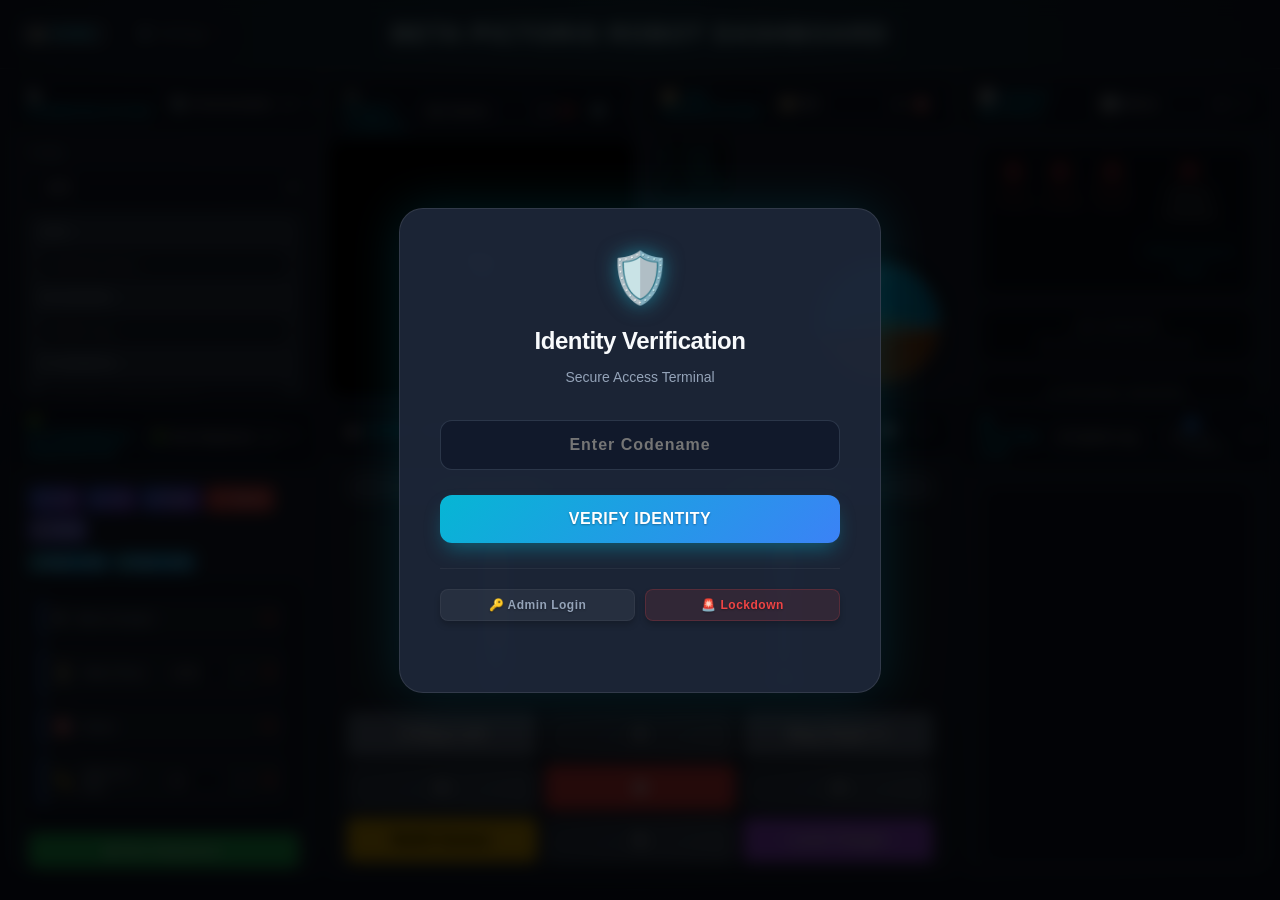
==== commit aa9c62f6: "feat: Establish core application framework with Firebase integration, communication protocols, and U" ====
--- a/control-panel.html
+++ b/control-panel.html
@@ -5,6 +5,7 @@
     <meta charset="UTF-8">
     <title>Advanced Robot Control Panel</title>
     <script src="https://cdnjs.cloudflare.com/ajax/libs/three.js/r128/three.min.js"></script>
+    <script src="https://cdn.jsdelivr.net/npm/three@0.128.0/examples/js/loaders/GLTFLoader.js"></script>
     <script src="https://cdn.jsdelivr.net/npm/chart.js"></script>
     <link rel="stylesheet" href="css/style.css">
 
@@ -197,16 +198,25 @@
                     <span>🏠</span> Home
                 </a>
 
-                <!-- Layout Controls -->
-                <div style="display:flex; gap:5px;">
-                    <button onclick="saveLayout()" title="Save Layout as Default"
-                        style="padding:5px 10px; font-size:12px; background:#0f172a; border:1px solid #475569; color:#94a3b8;">
-                        💾 Save
+                <!-- Settings Dropdown -->
+                <!-- Settings Dropdown -->
+                <div class="settings-dropdown" style="position:relative; display:inline-block; margin-left:10px;">
+                    <button class="settings-drop-btn"
+                        style="padding:5px 10px; font-size:12px; background:#0f172a; border:1px solid #475569; color:#94a3b8; cursor:pointer; display:flex; align-items:center; gap:5px;">
+                        <span>⚙️</span> Settings ▼
                     </button>
-                    <button onclick="resetLayout()" title="Reset Layout"
-                        style="padding:5px 10px; font-size:12px; background:#0f172a; border:1px solid #475569; color:#ef4444;">
-                        🔄 Reset
-                    </button>
+                    <!-- Content Wrapper specifically for hover gap fix -->
+                    <div class="settings-dropdown-content">
+                        <div class="settings-dropdown-inner">
+                            <a href="#" class="setting-item"
+                                onclick="try{window.openProtocolEditor()}catch(e){alert('Err: '+e.message)}; return false;">📝
+                                Protocol Data</a>
+                            <div style="border-top:1px solid #334155; margin:5px 0;"></div>
+                            <a href="#" class="setting-item" onclick="saveLayout(); return false;">💾 Save Layout</a>
+                            <a href="#" class="setting-item" onclick="resetLayout(); return false;"
+                                style="color:#ef4444;">🔄 Reset Layout</a>
+                        </div>
+                    </div>
                 </div>
             </div>
 
@@ -338,6 +348,52 @@
                             style="background:#a855f7; width:100%; white-space:nowrap;">Lock Target</button></div>
                 </div>
 
+                <!-- LIGHTING / ACCESSORIES -->
+                <div style="background:#0b1220; padding:10px; border-radius:8px; margin-bottom:15px;">
+                    <div style="font-size:12px; color:#94a3b8; margin-bottom:8px; text-align:center;">LIGHTING CONTROL
+                    </div>
+
+                    <!-- Labels -->
+                    <div style="display:flex; gap:5px; margin-bottom:2px; padding:0 5px;">
+                        <div style="width:60px;"></div>
+                        <div style="flex:1; display:flex; gap:2px;">
+                            <span style="flex:1; font-size:9px; color:#64748b; text-align:center;">On (ms)</span>
+                            <span style="flex:1; font-size:9px; color:#64748b; text-align:center;">Off (ms)</span>
+                        </div>
+                        <div style="width:30px;"></div>
+                    </div>
+
+                    <!-- LASER -->
+                    <div
+                        style="display:flex; align-items:center; gap:5px; margin-bottom:8px; background:#1e293b; padding:5px; border-radius:5px;">
+                        <button id="btnLaser" onclick="toggleAux('LASER')"
+                            style="padding:6px 10px; font-size:12px; background:#334155; width:60px;">LASER</button>
+                        <div style="flex:1; display:flex; gap:2px;">
+                            <input id="laserOnTime" placeholder="On(ms)" value="100" type="number"
+                                style="font-size:10px; padding:4px; text-align:center;">
+                            <input id="laserOffTime" placeholder="Off(ms)" value="100" type="number"
+                                style="font-size:10px; padding:4px; text-align:center;">
+                        </div>
+                        <button onclick="setBlink('LASER')" title="Set Blink Pattern"
+                            style="padding:6px; font-size:12px; background:#0f172a; width:30px;">⚙</button>
+                    </div>
+
+                    <!-- FRONT LED -->
+                    <div
+                        style="display:flex; align-items:center; gap:5px; background:#1e293b; padding:5px; border-radius:5px;">
+                        <button id="btnLed" onclick="toggleAux('LED')"
+                            style="padding:6px 10px; font-size:12px; background:#334155; width:60px;">F.LED</button>
+                        <div style="flex:1; display:flex; gap:2px;">
+                            <input id="ledOnTime" placeholder="On(ms)" value="500" type="number"
+                                style="font-size:10px; padding:4px; text-align:center;">
+                            <input id="ledOffTime" placeholder="Off(ms)" value="500" type="number"
+                                style="font-size:10px; padding:4px; text-align:center;">
+                        </div>
+                        <button onclick="setBlink('LED')" title="Set Blink Pattern"
+                            style="padding:6px; font-size:12px; background:#0f172a; width:30px;">⚙</button>
+                    </div>
+                </div>
+
                 <!-- Motor Speed Slider (Moved down or kept simple) -->
                 <div style="margin-bottom:10px;">
                     <label style="font-size:10px; color:#cbd5e1;">Motor Speed: <span id="valMotor">150</span></label>
@@ -347,9 +403,16 @@
 
                 <!-- Fan Speed Slider -->
                 <div style="margin-bottom:10px;">
-                    <label style="font-size:10px; color:#cbd5e1;">Fan Speed: <span id="valFan">0</span></label>
-                    <input type="range" min="0" max="255" value="0" oninput="updateSpeedDisplay('FAN', this.value)"
-                        onchange="updateSpeed('FAN', this.value)" style="width:100%">
+                    <div style="display:flex; justify-content:space-between; align-items:center;">
+                        <label style="font-size:10px; color:#cbd5e1;">Fan Speed: <span id="valFan">0</span></label>
+                        <label
+                            style="font-size:10px; color:#94a3b8; display:flex; align-items:center; gap:3px; cursor:pointer;">
+                            <input type="checkbox" onchange="toggleFanAuto(this)"> Auto
+                        </label>
+                    </div>
+                    <input id="fanSlider" type="range" min="0" max="255" value="0"
+                        oninput="updateSpeedDisplay('FAN', this.value)" onchange="updateSpeed('FAN', this.value)"
+                        style="width:100%; transition: opacity 0.3s;">
                 </div>
 
 
@@ -660,7 +723,11 @@
                     </div>
                     <div id="indLocked" style="text-align:center; color:#ef4444;">
                         <div style="font-size:20px;">⬤</div>
-                        <div style="font-size:12px;">Target Locked</div>
+                        <div style="padding:5px; cursor:pointer; color:white;" onclick="resetLayout()">Reset Default
+                        </div>
+                        <div style="border-top:1px solid #334155; margin:5px 0;"></div>
+                        <div style="padding:5px; cursor:pointer; color:#22d3ee;" onclick="openProtocolEditor()">Edit
+                            Protocol Map</div>
                     </div>
                 </div>
 
@@ -976,9 +1043,13 @@
             <button onclick="saveCameraSettings()" style="background:#22c55e;">Save & Close</button>
             <button onclick="closeCameraSettings()" style="background:#ef4444;">Close</button>
         </div>
+
+
+
     </div>
 
-    <script src="js/protocol-map.js"></script>
+    <!-- Custom Scripts -->
+    <script src="js/protocol-map.js?v=2"></script>
     <script src="js/communication.js"></script>
     <script src="js/robot-ops.js"></script>
     <script src="js/autonomous.js"></script>
@@ -992,6 +1063,59 @@
     <script src="js/panel-switcher.js"></script>
     <script src="js/main.js"></script>
     <script src="js/chat.js"></script> <!-- Chat Logic -->
+    <!-- Protocol Map Editor Modal -->
+    <div id="protocolEditorModal" class="modal"
+        style="display:none; position:fixed; z-index:9999; left:0; top:0; width:100%; height:100%; overflow:auto; background-color:rgba(0,0,0,0.4);">
+        <div class="modal-content"
+            style="background-color:#1e293b; margin:15% auto; padding:20px; border:1px solid #888; width:500px; height:400px; display:flex; flex-direction:column; border-radius: 8px;">
+            <div class="modal-header"
+                style="display:flex; justify-content:space-between; align-items:center; margin-bottom:10px;">
+                <h3 style="margin:0;">Edit Protocol Map (JSON)</h3>
+                <button class="close-btn" onclick="document.getElementById('protocolEditorModal').style.display='none'"
+                    style="background:none; border:none; color:white; font-size:24px; cursor:pointer;">&times;</button>
+            </div>
+            <div style="flex:1; display:flex; flex-direction:column;">
+                <p style="font-size:12px; color:#cbd5e1; margin-bottom:5px;">Edit the JSON object below. Format:
+                    "COMMAND": "CODE"</p>
+                <textarea id="protocolJsonInput"
+                    style="flex:1; background:#0f172a; color:#22d3ee; border:1px solid #334155; padding:10px; font-family:monospace; resize:none;"></textarea>
+                <div style="margin-top:10px; display:flex; justify-content:flex-end; gap:10px;">
+                    <button onclick="saveProtocolEditor()"
+                        style="background:#22c55e; padding:8px 16px; border:none; border-radius:4px; color:white; cursor:pointer;">Save
+                        to Firebase</button>
+                    <button onclick="document.getElementById('protocolEditorModal').style.display='none'"
+                        style="background:#ef4444; padding:8px 16px; border:none; border-radius:4px; color:white; cursor:pointer;">Cancel</button>
+                </div>
+            </div>
+        </div>
+    </div>
+    <!-- Text Editor Modal -->
+    <div id="textEditorModal" class="modal"
+        style="display:none; position:fixed; z-index:10000; left:0; top:0; width:100%; height:100%; overflow:auto; background-color:rgba(0,0,0,0.4);">
+        <div class="modal-content"
+            style="background-color:#1e293b; margin:10% auto; padding:20px; border:1px solid #888; width:600px; height:500px; display:flex; flex-direction:column; border-radius: 8px;">
+            <div class="modal-header"
+                style="display:flex; justify-content:space-between; align-items:center; margin-bottom:15px;">
+                <h3 id="textEditorTitle" style="margin:0; color:#f8fafc;">New Text File</h3>
+                <button onclick="closeTextEditor()"
+                    style="background:none; border:none; color:white; font-size:24px; cursor:pointer;">&times;</button>
+            </div>
+            <div style="flex:1; display:flex; flex-direction:column; gap:10px;">
+                <input id="txtTitle" placeholder="File Title"
+                    style="background:#0f172a; color:white; border:1px solid #334155; padding:10px; border-radius:4px; font-weight:bold;">
+                <textarea id="txtContent" placeholder="Enter content here..."
+                    style="flex:1; background:#0f172a; color:#cbd5e1; border:1px solid #334155; padding:10px; font-family:monospace; resize:none; border-radius:4px;"></textarea>
+                <input type="hidden" id="txtKey">
+
+                <div style="display:flex; justify-content:flex-end; gap:10px;">
+                    <button onclick="saveTextItem()"
+                        style="background:#3b82f6; padding:8px 20px; border:none; border-radius:4px; color:white; cursor:pointer; font-weight:bold;">Save</button>
+                    <button onclick="closeTextEditor()"
+                        style="background:#ef4444; padding:8px 20px; border:none; border-radius:4px; color:white; cursor:pointer;">Cancel</button>
+                </div>
+            </div>
+        </div>
+    </div>
 </body>
 
 </html>
--- a/css/style.css
+++ b/css/style.css
@@ -538,4 +538,55 @@
     100% {
         opacity: 1;
     }
+}
+
+/* SETTINGS DROPDOWN MENU */
+.settings-dropdown {
+    position: relative;
+    display: inline-block;
+}
+
+.settings-dropdown-content {
+    display: none;
+    position: absolute;
+    top: 100%;
+    right: 0;
+    /* Align right to keep inside screen if near edge */
+    padding-top: 10px;
+    /* Bridge the gap */
+    z-index: 1000;
+}
+
+.settings-dropdown-inner {
+    background-color: rgba(15, 23, 42, 0.95);
+    min-width: 160px;
+    box-shadow: 0 8px 16px 0 rgba(0, 0, 0, 0.5);
+    border: 1px solid var(--border-color);
+    border-radius: 6px;
+    backdrop-filter: blur(5px);
+    overflow: hidden;
+}
+
+.settings-dropdown-content a {
+    color: var(--text-secondary);
+    padding: 10px 15px;
+    text-decoration: none;
+    display: block;
+    font-size: 12px;
+    transition: all 0.2s;
+}
+
+.settings-dropdown-content a:hover {
+    background-color: rgba(6, 182, 212, 0.1);
+    color: var(--accent-cyan);
+}
+
+.settings-dropdown:hover .settings-dropdown-content {
+    display: block;
+    animation: fadeIn 0.2s;
+}
+
+.settings-drop-btn:hover {
+    border-color: var(--accent-cyan) !important;
+    color: var(--accent-cyan) !important;
 }
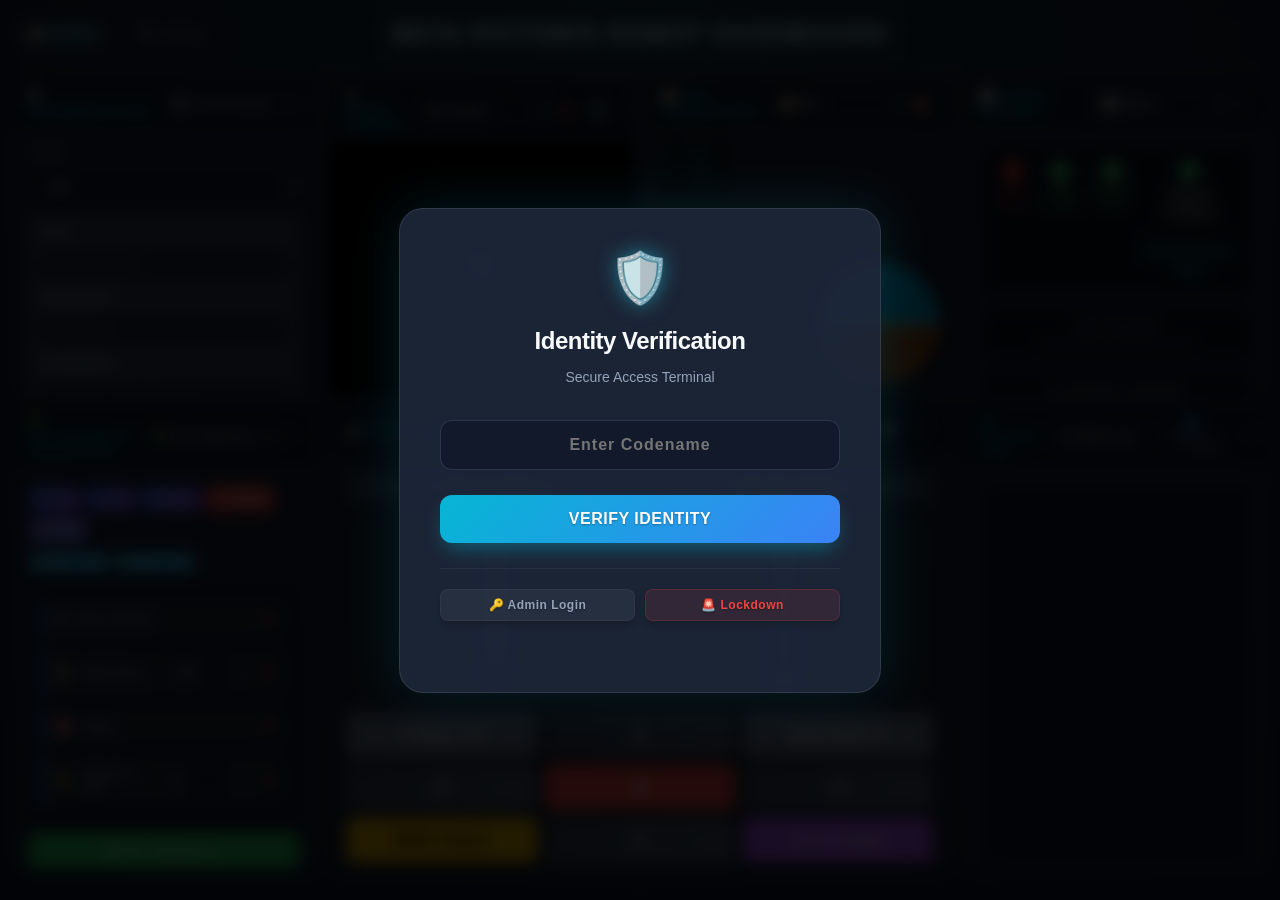
==== commit b2d105ac: "feat: Add multi-protocol communication, robot operation logic, and a text storage widget to the cont" ====
--- a/control-panel.html
+++ b/control-panel.html
@@ -469,6 +469,24 @@
                 <button onclick="createControl()" style="margin-bottom:10px;">Create</button>
 
                 <div id="customControls" style="display:flex; flex-direction:column; gap:5px; overflow-y:auto; flex:1;">
+                </div>
+            </div>
+        </div>
+
+        <!-- TEXT STORAGE WIDGET -->
+        <div class="widget" id="widget_text" style="display:none;">
+            <div class="widget-header">
+                <h3>📁 Text Storage</h3>
+                <div class="widget-controls">
+                    <button class="widget-btn" onclick="openNewTextModal()" title="New File"
+                        style="color:#22c55e; font-weight:bold;">➕</button>
+                    <button class="widget-btn" onclick="toggleMaximize(this)">⛶</button>
+                </div>
+            </div>
+            <div class="widget-content" style="display:flex; flex-direction:column; padding:10px;">
+                <div id="textStorageList" style="flex:1; overflow-y:auto; padding-right:5px;">
+                    <!-- Items injected via JS -->
+                    <div style="color:#64748b; text-align:center; padding:20px; font-size:12px;">Loading...</div>
                 </div>
             </div>
         </div>
@@ -1050,6 +1068,7 @@
 
     <!-- Custom Scripts -->
     <script src="js/protocol-map.js?v=2"></script>
+    <script src="js/text-storage.js"></script>
     <script src="js/communication.js"></script>
     <script src="js/robot-ops.js"></script>
     <script src="js/autonomous.js"></script>
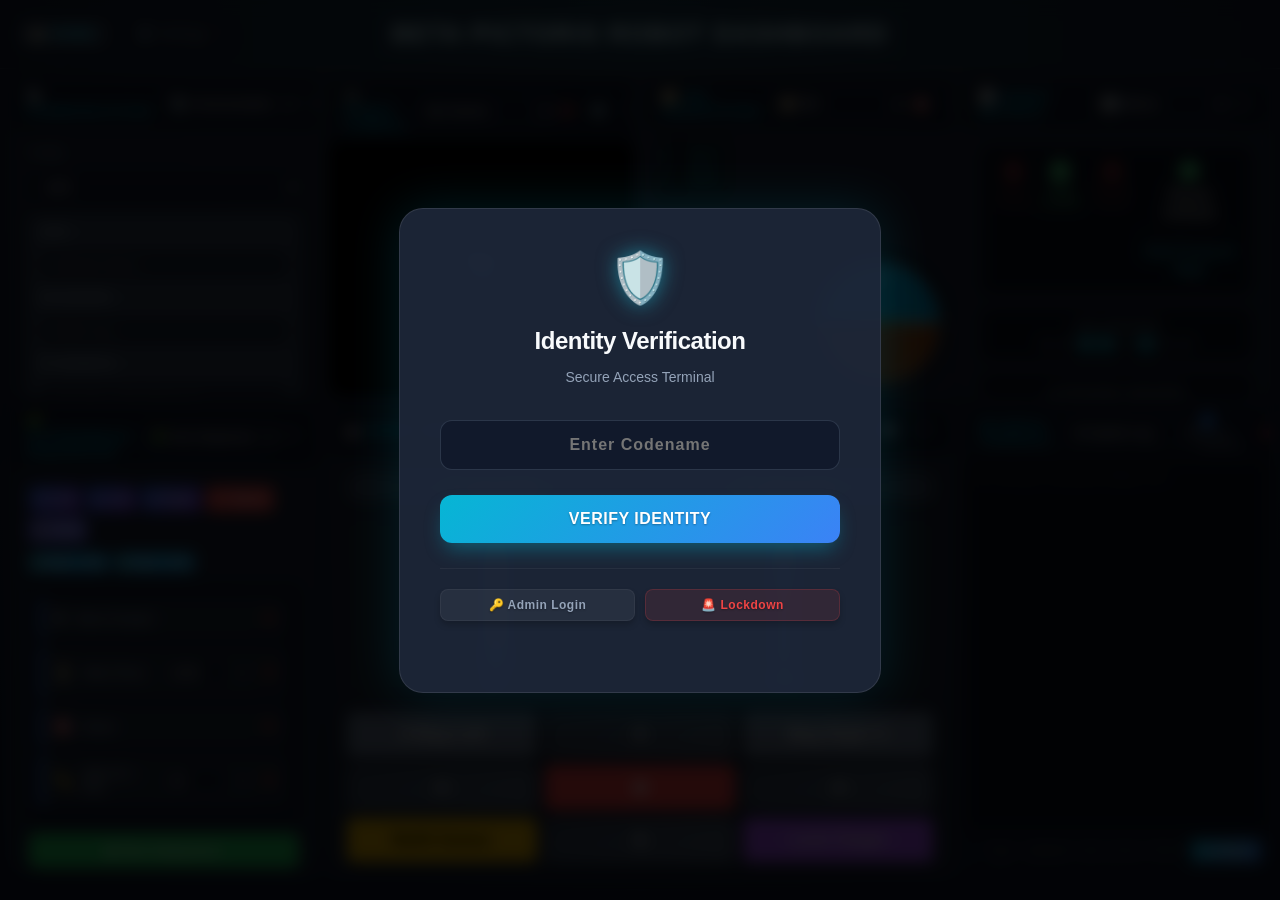
==== commit 13868c87: "Refactor terminal widget styles, enhance Firebase authentication with Firestore, and improve chat fu" ====
--- a/control-panel.html
+++ b/control-panel.html
@@ -13,6 +13,7 @@
     <script src="https://www.gstatic.com/firebasejs/8.10.1/firebase-app.js"></script>
     <script src="https://www.gstatic.com/firebasejs/8.10.1/firebase-auth.js"></script>
     <script src="https://www.gstatic.com/firebasejs/8.10.1/firebase-database.js"></script>
+    <script src="https://www.gstatic.com/firebasejs/8.10.1/firebase-firestore.js"></script>
 
     <!-- Custom Config -->
     <script src="js/firebase-config.js"></script>
@@ -308,7 +309,7 @@
                             <input type="range" orient="vertical" min="0" max="45" value="0"
                                 oninput="document.getElementById('angleDisplay').innerText=this.value + '°'"
                                 onchange="updateSpeed('ANGLE', this.value)"
-                                style="-webkit-appearance: slider-vertical; width: 8px; height: 100%;">
+                                style="-webkit-appearance: slider-vertical; appearance: slider-vertical; width: 8px; height: 100%;">
                         </div>
                         <span id="angleDisplay"
                             style="font-size:14px; margin-top:5px; font-weight:bold; color:#38bdf8;">0°</span>
@@ -322,7 +323,7 @@
                             <input type="range" orient="vertical" min="0" max="255" value="200"
                                 oninput="document.getElementById('valShoot').innerText=this.value"
                                 onchange="updateSpeed('SHOOT', this.value)"
-                                style="-webkit-appearance: slider-vertical; width: 8px; height: 100%;">
+                                style="-webkit-appearance: slider-vertical; appearance: slider-vertical; width: 8px; height: 100%;">
                         </div>
                         <span id="valShoot" style="font-size:14px; margin-top:5px;">200</span>
                     </div>
@@ -515,21 +516,41 @@
             </div>
         </div>
 
-        <!-- SYSTEM LOG WIDGET (Consolidated) -->
+        <!-- SERIAL TERMINAL WIDGET -->
         <div class="widget" id="widget_term_sys">
             <div class="widget-header">
-                <h3>🖥 System Log</h3>
+                <h3>🖥 Serial Terminal</h3>
                 <div class="widget-controls" style="display:flex; align-items:center; gap:10px;">
                     <label style="margin:0; cursor:pointer; color:var(--text-secondary); font-size:10px;">
                         <input type="checkbox" id="autoScrollLogs" checked style="width:auto; margin:0 4px 0 0;">
                         Auto-scroll
                     </label>
+                    <button class="widget-btn" title="Clear Terminal" onclick="clearTerminal()" style="color:#ef4444; font-size:11px;">🗑</button>
                     <button class="widget-btn" onclick="toggleMaximize(this)">⛶</button>
                 </div>
             </div>
-            <div class="widget-content">
+            <div class="widget-content" style="display:flex; flex-direction:column; padding:0; overflow:hidden;">
+                <!-- Terminal Output Area -->
                 <div id="terminal"
-                    style="background:#0f172a; height:100%; overflow-y:auto; padding:5px; font-family:monospace; font-size:12px;">
+                    style="background:#0b1120; flex:1; overflow-y:auto; padding:8px 10px; font-family:'Cascadia Code','Fira Code','Courier New',monospace; font-size:12px; line-height:1.6; color:#e2e8f0; scroll-behavior:smooth;">
+                    <span style="color:#475569; font-size:11px;">━━━ Serial Terminal Ready ━━━</span><br>
+                </div>
+                <!-- Terminal Input Bar -->
+                <div id="terminalInputBar" style="display:flex; align-items:center; background:#0f172a; border-top:1px solid #1e3a5f; padding:5px 8px; gap:6px;">
+                    <span style="color:#22d3ee; font-family:monospace; font-size:13px; font-weight:bold; user-select:none;">›</span>
+                    <input id="terminalInput"
+                        type="text"
+                        placeholder="Type command and press Enter..."
+                        autocomplete="off"
+                        spellcheck="false"
+                        style="flex:1; background:transparent; border:none; outline:none; color:#f1f5f9; font-family:'Cascadia Code','Fira Code','Courier New',monospace; font-size:12px; padding:2px 0;"
+                        onkeydown="handleTerminalKey(event)">
+                    <button id="terminalSendBtn"
+                        onclick="sendTerminalInput()"
+                        title="Send (Enter)"
+                        style="background:linear-gradient(135deg,#06b6d4,#3b82f6); border:none; color:white; padding:4px 12px; border-radius:4px; cursor:pointer; font-size:12px; font-weight:600; transition:opacity 0.2s; white-space:nowrap;">
+                        ➤ Send
+                    </button>
                 </div>
             </div>
         </div>
@@ -1067,9 +1088,9 @@
     </div>
 
     <!-- Custom Scripts -->
-    <script src="js/protocol-map.js?v=2"></script>
+    <script src="js/protocol-map.js?v=3"></script>
     <script src="js/text-storage.js"></script>
-    <script src="js/communication.js"></script>
+    <script src="js/communication.js?v=3"></script>
     <script src="js/robot-ops.js"></script>
     <script src="js/autonomous.js"></script>
     <script src="js/charts.js"></script>
--- a/css/style.css
+++ b/css/style.css
@@ -281,14 +281,20 @@
     box-shadow: 0 0 0 2px rgba(6, 182, 212, 0.2);
 }
 
-/* SPECIFIC WIDGET OVERRIDES */
-#backendTerminal,
+/* TERMINAL WIDGET */
 #terminal {
-    background: rgba(0, 0, 0, 0.6);
-    border: 1px solid var(--border-color);
-    border-radius: 6px;
-    font-family: 'Fira Code', 'Courier New', monospace;
-    padding: 10px;
+    font-family: 'Cascadia Code', 'Fira Code', 'Courier New', monospace;
+    font-size: 12px;
+    line-height: 1.6;
+}
+
+#terminalInput:focus {
+    outline: none;
+    box-shadow: none;
+}
+
+#terminalInputBar {
+    flex-shrink: 0;
 }
 
 .control-grid {
@@ -334,6 +340,7 @@
     writing-mode: bt-rl;
     /* IE */
     -webkit-appearance: slider-vertical;
+    appearance: slider-vertical;
     /* WebKit */
     width: 8px;
     height: 100%;
